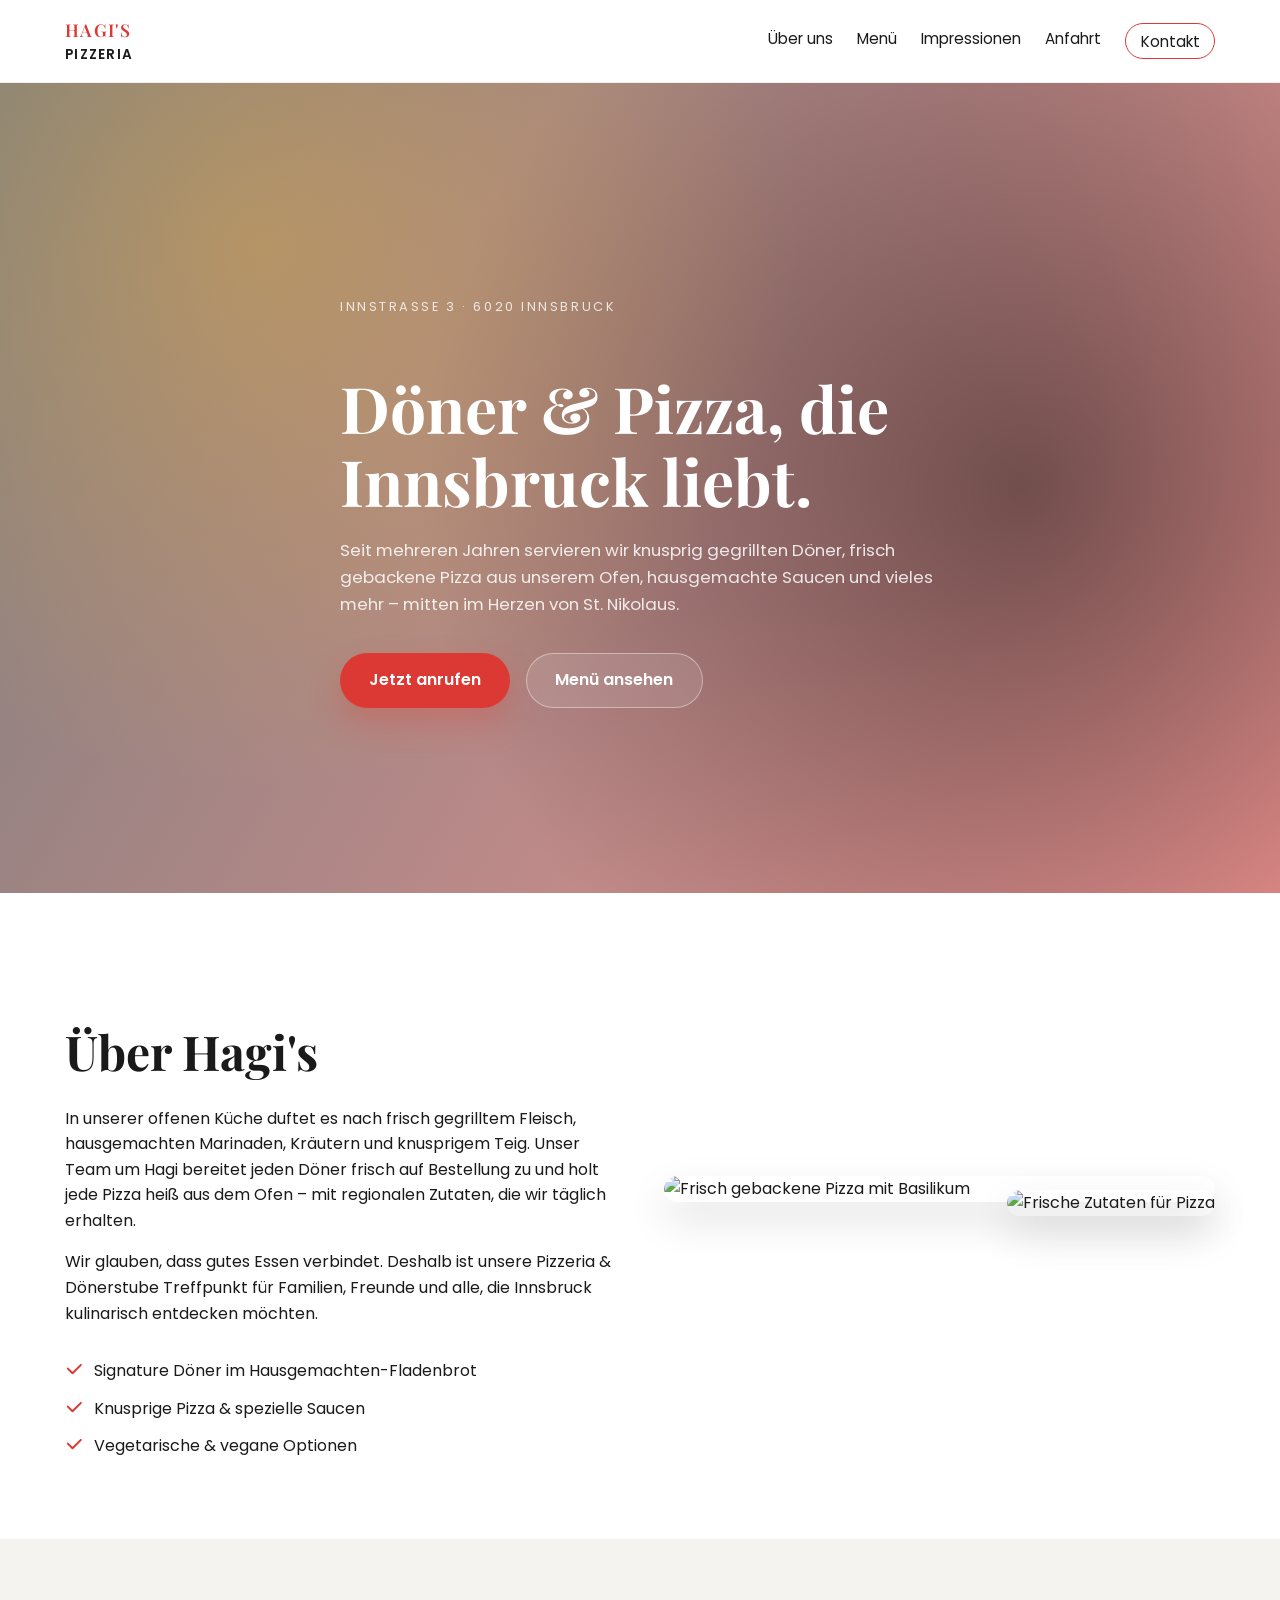
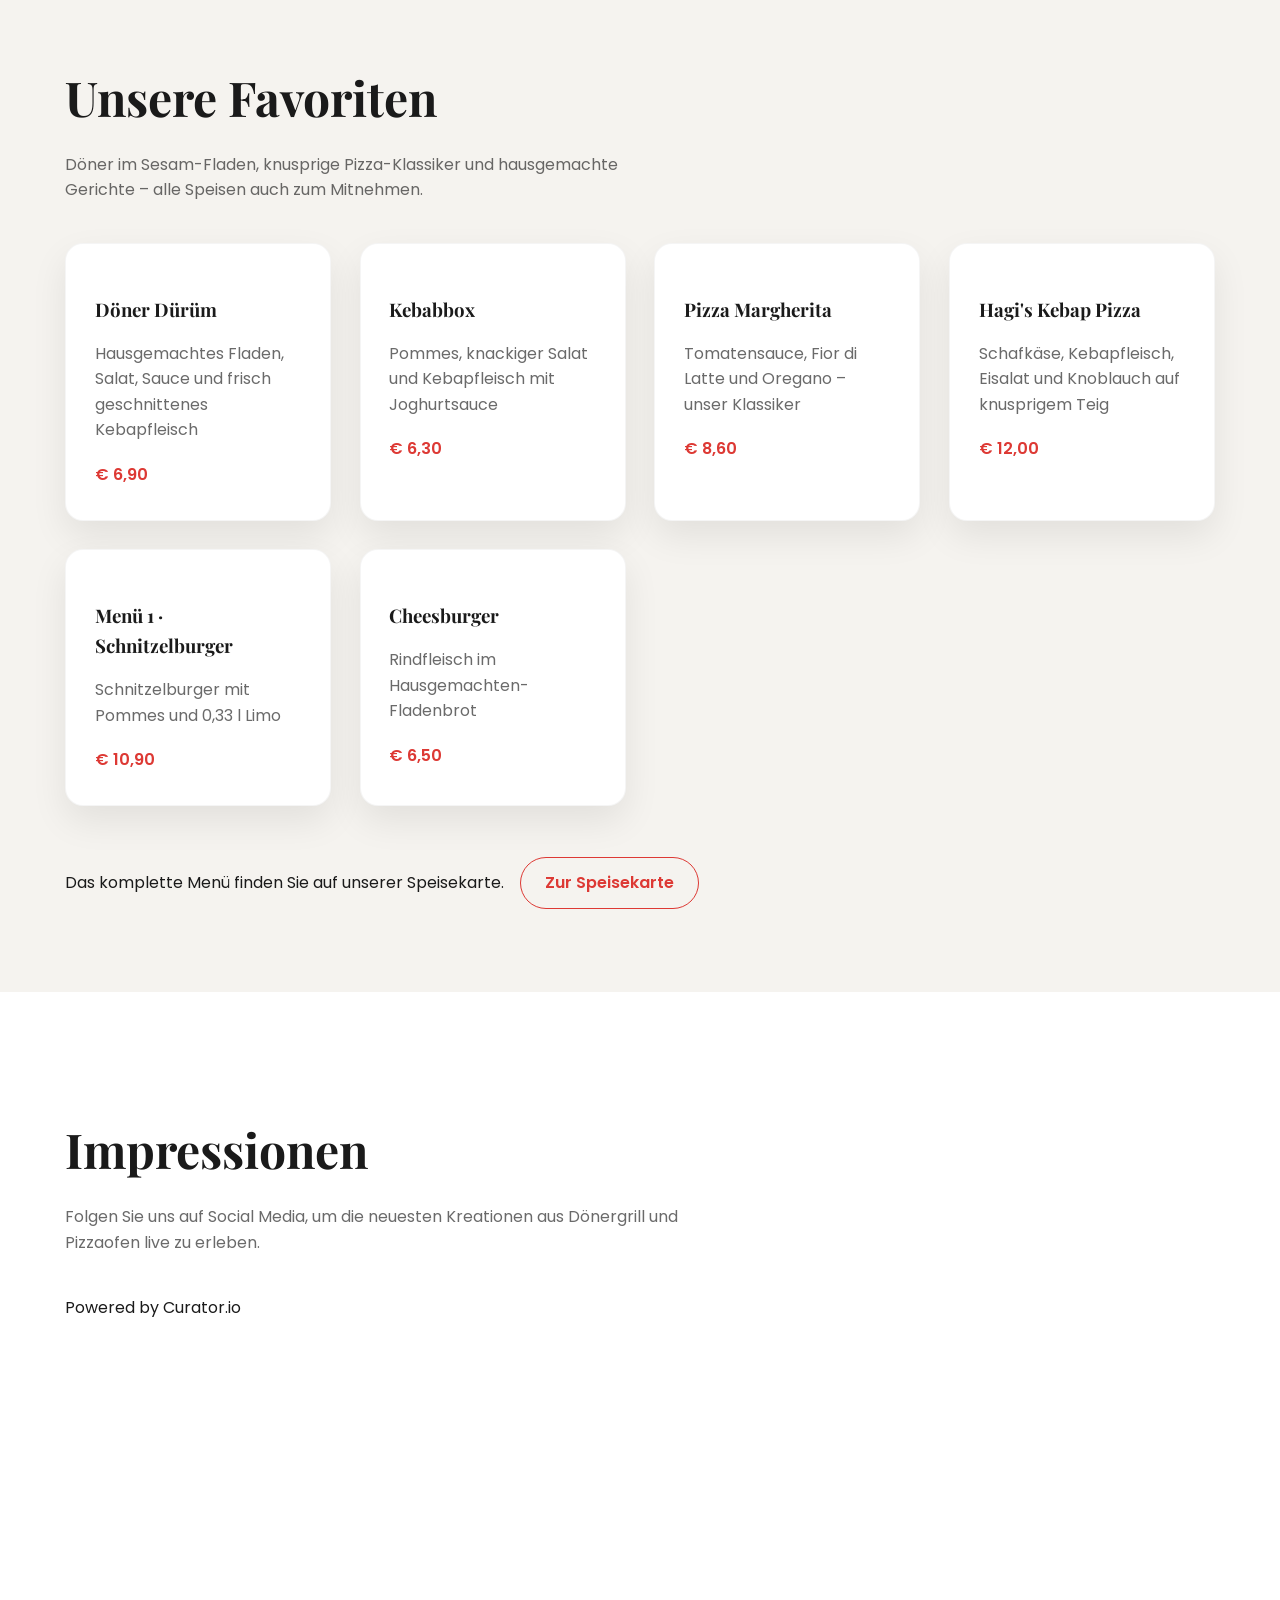
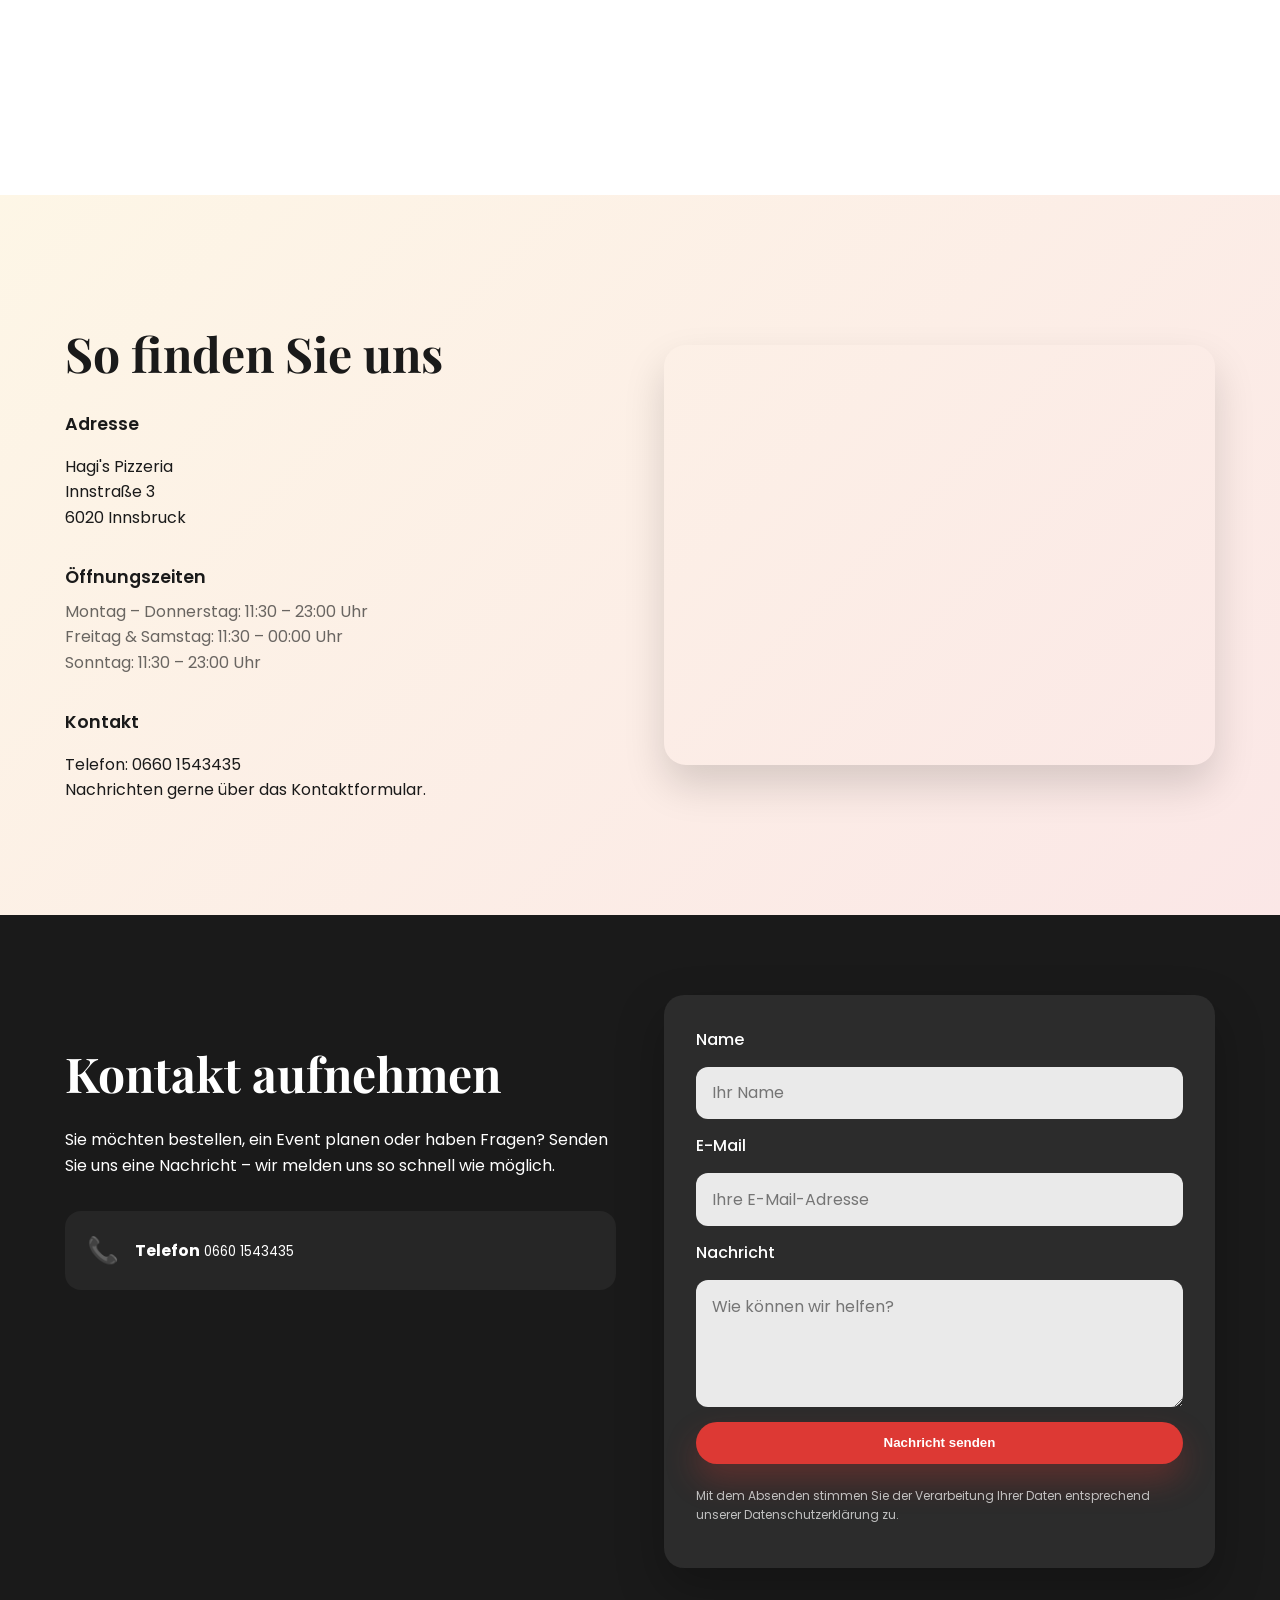
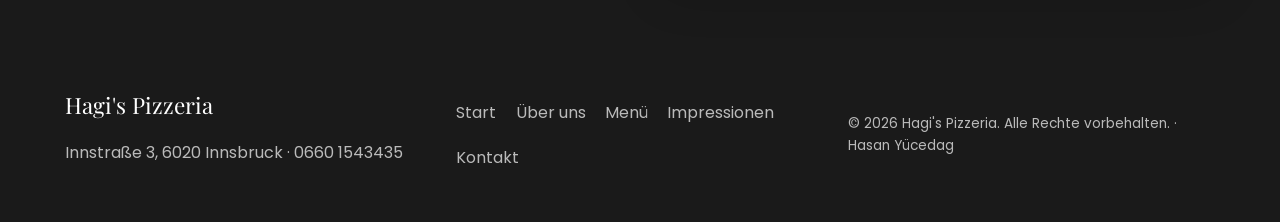
==== index.html @ 774c63ab "uhrzeiten angepasst" ====
<!DOCTYPE html>
<html lang="de">
<head>
    <meta charset="UTF-8">
    <meta name="viewport" content="width=device-width, initial-scale=1.0">
    <title>Hagi's Pizzeria | Innstraße 3, Innsbruck</title>
    <meta name="description" content="Entdecken Sie Hagi's Pizzeria in der Innstraße 3 in Innsbruck. Döner, frische Pizza, gemütliches Ambiente und Abholung.">
    <link rel="preconnect" href="https://fonts.googleapis.com">
    <link rel="preconnect" href="https://fonts.gstatic.com" crossorigin>
    <link href="https://fonts.googleapis.com/css2?family=Playfair+Display:wght@500;700&family=Poppins:wght@300;400;500;600&display=swap" rel="stylesheet">
    <link rel="stylesheet" href="styles.css">
    <script defer src="script.js"></script>
</head>
<body>
    <header class="site-header">
        <div class="container nav-wrapper">
            <a class="brand" href="#hero">
                <span class="brand-primary">Hagi's</span>
                <span class="brand-secondary">Pizzeria</span>
            </a>
            <button class="nav-toggle" aria-label="Navigation umschalten">
                <span></span><span></span><span></span>
            </button>
            <nav class="site-nav" aria-label="Hauptnavigation">
                <a href="#about">Über uns</a>
                <a href="menu.html">Menü</a>
                <a href="#gallery">Impressionen</a>
                <a href="#location">Anfahrt</a>
                <a href="#contact" class="nav-cta">Kontakt</a>
            </nav>
        </div>
    </header>

    <main>
        <section id="hero" class="hero">
            <div class="hero-overlay"></div>
            <div class="container hero-content" data-reveal>
                <p class="hero-eyebrow">Innstraße 3 · 6020 Innsbruck</p>
                <h1>Döner &amp; Pizza, die Innsbruck liebt.</h1>
                <p class="hero-subtitle">Seit mehreren Jahren servieren wir knusprig gegrillten Döner, frisch gebackene Pizza aus unserem Ofen, hausgemachte Saucen und vieles mehr – mitten im Herzen von St. Nikolaus.</p>
                <div class="hero-actions">
                    <a class="btn btn-primary" href="tel:+436601543435">Jetzt anrufen</a>
                    <a class="btn btn-secondary" href="menu.html">Menü ansehen</a>
                </div>
            </div>
        </section>

        <section id="about" class="section about">
            <div class="container section-grid" data-reveal>
                <div class="section-content">
                    <h2>Über Hagi's</h2>
                    <p>In unserer offenen Küche duftet es nach frisch gegrilltem Fleisch, hausgemachten Marinaden, Kräutern und knusprigem Teig. Unser Team um Hagi bereitet jeden Döner frisch auf Bestellung zu und holt jede Pizza heiß aus dem Ofen – mit regionalen Zutaten, die wir täglich erhalten.</p>
                    <p>Wir glauben, dass gutes Essen verbindet. Deshalb ist unsere Pizzeria &amp; Dönerstube Treffpunkt für Familien, Freunde und alle, die Innsbruck kulinarisch entdecken möchten.</p>
                    <ul class="highlight-list">
                        <li>Signature Döner im Hausgemachten-Fladenbrot</li>
                        <li>Knusprige Pizza &amp spezielle Saucen</li>
                        <li>Vegetarische &amp; vegane Optionen</li>
                    </ul>
                </div>
                <div class="section-media">
                    <div class="media-card">
                        <img src="https://images.unsplash.com/photo-1604382354936-07c5d9983bd3?auto=format&fit=crop&w=900&q=80" alt="Frisch gebackene Pizza mit Basilikum">
                    </div>
                    <div class="media-card media-card--offset">
                        <img src="https://images.unsplash.com/photo-1506354666786-959d6d497f1a?auto=format&fit=crop&w=900&q=80" alt="Frische Zutaten für Pizza">
                    </div>
                </div>
            </div>
        </section>

        <section id="menu-preview" class="section menu">
            <div class="container" data-reveal>
                <h2>Unsere Favoriten</h2>
                <p class="section-intro">Döner im Sesam-Fladen, knusprige Pizza-Klassiker und hausgemachte Gerichte – alle Speisen auch zum Mitnehmen.</p>
                <div class="card-grid">
                    <article class="menu-card">
                        <h3>Döner Dürüm</h3>
                        <p>Hausgemachtes Fladen, Salat, Sauce und frisch geschnittenes Kebapfleisch</p>
                        <span class="price">€ 6,90</span>
                    </article>
                    <article class="menu-card">
                        <h3>Kebabbox</h3>
                        <p>Pommes, knackiger Salat und Kebapfleisch mit Joghurtsauce</p>
                        <span class="price">€ 6,30</span>
                    </article>
                    <article class="menu-card">
                        <h3>Pizza Margherita</h3>
                        <p>Tomatensauce, Fior di Latte und Oregano – unser Klassiker</p>
                        <span class="price">€ 8,60</span>
                    </article>
                    <article class="menu-card">
                        <h3>Hagi's Kebap Pizza</h3>
                        <p>Schafkäse, Kebapfleisch, Eisalat und Knoblauch auf knusprigem Teig</p>
                        <span class="price">€ 12,00</span>
                    </article>
                    <article class="menu-card">
                        <h3>Menü 1 · Schnitzelburger</h3>
                        <p>Schnitzelburger mit Pommes und 0,33&nbsp;l Limo</p>
                        <span class="price">€ 10,90</span>
                    </article>
                    <article class="menu-card">
                        <h3>Cheesburger</h3>
                        <p>Rindfleisch im Hausgemachten-Fladenbrot</p>
                        <span class="price">€ 6,50</span>
                    </article>
                </div>
                <div class="menu-footer">
                    <p>Das komplette Menü finden Sie auf unserer Speisekarte.</p>
                    <a class="btn btn-outline" href="menu.html">Zur Speisekarte</a>
                </div>
            </div>
        </section>

        <section id="gallery" class="section gallery">
            <div class="container" data-reveal>
                <h2>Impressionen</h2>
                <p class="section-intro">Folgen Sie uns auf Social Media, um die neuesten Kreationen aus Dönergrill und Pizzaofen live zu erleben.</p>
                <div id="curator-feed-default-feed-layout">
                    <a href="https://curator.io" target="_blank" class="crt-logo crt-tag">Powered by Curator.io</a>
                </div>
            </div>
        </section>

        <section id="location" class="section location">
            <div class="container section-grid" data-reveal>
                <div class="section-content">
                    <h2>So finden Sie uns</h2>
                    <div class="info-block">
                        <h3>Adresse</h3>
                        <p>Hagi's Pizzeria<br>Innstraße 3<br>6020 Innsbruck</p>
                    </div>
                    <div class="info-block">
                        <h3>Öffnungszeiten</h3>
                        <ul>
                            <li>Montag – Donnerstag: 11:30 – 23:00 Uhr</li>
                            <li>Freitag &amp; Samstag: 11:30 – 00:00 Uhr</li>
                            <li>Sonntag: 11:30 – 23:00 Uhr</li>
                        </ul>
                    </div>
                    <div class="info-block">
                        <h3>Kontakt</h3>
                        <p>Telefon: <a href="tel:+436601543435">0660 1543435</a><br>
                        Nachrichten gerne über das Kontaktformular.</p>
                    </div>
                </div>
                <div class="map-wrapper">
                    <iframe title="Karte zur Hagi's Pizzeria Innsbruck" src="https://www.google.com/maps/embed?pb=!1m18!1m12!1m3!1d2669.7019692059797!2d11.393044877205017!3d47.27112376562247!2m3!1f0!2f0!3f0!3m2!1i1024!2i768!4f13.1!3m3!1m2!1s0x4774e27f8e943bb9%3A0x9cf20c8caa4b7d20!2sInnstra%C3%9Fe%203%2C%206020%20Innsbruck!5e0!3m2!1sde!2sat!4v1700000000000!5m2!1sde!2sat" loading="lazy" referrerpolicy="no-referrer-when-downgrade"></iframe>
                </div>
            </div>
        </section>

        <section id="contact" class="section contact">
            <div class="container contact-grid" data-reveal>
                <div class="section-content">
                    <h2>Kontakt aufnehmen</h2>
                    <p>Sie möchten bestellen, ein Event planen oder haben Fragen? Senden Sie uns eine Nachricht – wir melden uns so schnell wie möglich.</p>
                    <div class="contact-details">
                        <a href="tel:+436601543435" class="contact-tile">
                            <span class="contact-icon">📞</span>
                            <span>
                                <strong>Telefon</strong>
                                <small>0660 1543435</small>
                            </span>
                        </a>
                    </div>
                </div>
                <form class="contact-form" action="https://formsubmit.co/secondacc010100@gmail.com" method="POST">
                    <input type="hidden" name="_subject" value="Neue Anfrage über Hagi's Website">
                    <input type="hidden" name="_captcha" value="false">

                    <label for="name">Name</label>
                    <input id="name" name="name" type="text" placeholder="Ihr Name" required>

                    <label for="email">E-Mail</label>
                    <input id="email" name="_replyto" type="email" placeholder="Ihre E-Mail-Adresse" required>

                    <label for="message">Nachricht</label>
                    <textarea id="message" name="message" rows="4" placeholder="Wie können wir helfen?" required></textarea>

                    <button type="submit" class="btn btn-primary">Nachricht senden</button>
                    <p class="form-meta">Mit dem Absenden stimmen Sie der Verarbeitung Ihrer Daten entsprechend unserer Datenschutzerklärung zu.</p>
                </form>
            </div>
        </section>
    </main>

    <footer class="site-footer">
        <div class="container footer-grid">
            <div>
                <p class="brand-footer">Hagi's Pizzeria</p>
                <p>Innstraße 3, 6020 Innsbruck · <a href="tel:+436601543435">0660 1543435</a></p>
            </div>
            <div class="footer-links">
                <a href="#hero">Start</a>
                <a href="#about">Über uns</a>
                <a href="menu.html">Menü</a>
                <a href="#gallery">Impressionen</a>
                <a href="#contact">Kontakt</a>
            </div>
            <div class="footer-meta">
                <p>© <span id="current-year"></span> Hagi's Pizzeria. Alle Rechte vorbehalten. · <a href="https://hasanyucedagportfolio.vercel.app/" target="_blank" rel="noopener noreferrer">Hasan Yücedag</a></p>
            </div>
        </div>
    </footer>
    <script type="text/javascript">
    /* curator-feed-default-feed-layout */
    (function(){
    var i,e,d=document,s="script";i=d.createElement("script");i.async=1;i.charset="UTF-8";
    i.src="https://cdn.curator.io/published/296a8c59-51cf-45e0-9f65-c29cb2ef8a4d.js";
    e=d.getElementsByTagName(s)[0];e.parentNode.insertBefore(i, e);
    })();
    </script>
</body>
</html>
---- styles.css ----
:root {
    --color-primary: #dd3934;
    --color-secondary: #f2b632;
    --color-dark: #1a1a1a;
    --color-neutral: #f5f3ef;
    --color-light: #ffffff;
    --color-muted: rgba(26, 26, 26, 0.65);
    --font-heading: "Playfair Display", serif;
    --font-body: "Poppins", sans-serif;
    --max-width: 1150px;
    scroll-behavior: smooth;
}

*,
*::before,
*::after {
    box-sizing: border-box;
}

body {
    margin: 0;
    font-family: var(--font-body);
    color: var(--color-dark);
    background-color: var(--color-light);
    line-height: 1.6;
}

img {
    max-width: 100%;
    display: block;
    height: auto;
    border-radius: 14px;
}

a {
    color: inherit;
    text-decoration: none;
}

.container {
    width: min(92%, var(--max-width));
    margin: 0 auto;
}

.site-header {
    position: sticky;
    top: 0;
    z-index: 1000;
    background: rgba(255, 255, 255, 0.9);
    backdrop-filter: blur(12px);
    border-bottom: 1px solid rgba(0, 0, 0, 0.06);
}

.nav-wrapper {
    display: flex;
    align-items: center;
    justify-content: space-between;
    padding: 1rem 0;
}

.brand {
    display: flex;
    flex-direction: column;
    letter-spacing: 0.08em;
    font-weight: 600;
    text-transform: uppercase;
}

.brand-primary {
    font-size: 1.1rem;
    color: var(--color-primary);
    font-family: var(--font-heading);
}

.brand-secondary {
    font-size: 0.85rem;
    color: var(--color-dark);
}

.site-nav {
    display: flex;
    align-items: center;
    gap: 1.5rem;
    font-size: 0.95rem;
}

.site-nav a {
    position: relative;
    padding-bottom: 0.2rem;
}

.site-nav a::after {
    content: "";
    position: absolute;
    bottom: 0;
    left: 0;
    width: 100%;
    height: 2px;
    background: var(--color-primary);
    transform: scaleX(0);
    transform-origin: left;
    transition: transform 0.3s ease;
}

.site-nav a:hover::after,
.site-nav a:focus-visible::after {
    transform: scaleX(1);
}

.nav-cta {
    padding: 0.4rem 0.9rem;
    border: 1px solid var(--color-primary);
    border-radius: 999px;
    transition: background 0.3s ease, color 0.3s ease;
}

.nav-cta:hover,
.nav-cta:focus-visible {
    background: var(--color-primary);
    color: var(--color-light);
}

.nav-toggle {
    display: none;
    flex-direction: column;
    gap: 0.35rem;
    background: none;
    border: none;
    padding: 0.2rem;
    cursor: pointer;
}

.nav-toggle span {
    width: 1.5rem;
    height: 2px;
    background: var(--color-dark);
    transition: transform 0.3s ease, opacity 0.3s ease;
}

.nav-toggle.is-active span:nth-child(1) {
    transform: translateY(6px) rotate(45deg);
}

.nav-toggle.is-active span:nth-child(2) {
    opacity: 0;
}

.nav-toggle.is-active span:nth-child(3) {
    transform: translateY(-6px) rotate(-45deg);
}

.hero {
    position: relative;
    min-height: 90vh;
    display: flex;
    align-items: center;
    color: var(--color-light);
    background: linear-gradient(120deg, rgba(0, 0, 0, 0.5), rgba(221, 57, 52, 0.55)), url("https://images.unsplash.com/photo-1513104890138-7c749659a591?auto=format&fit=crop&w=1600&q=80") center/cover no-repeat;
}

.hero-overlay {
    position: absolute;
    inset: 0;
    background: radial-gradient(circle at 20% 20%, rgba(242, 182, 50, 0.35), transparent 45%), radial-gradient(circle at 80% 50%, rgba(0, 0, 0, 0.45), transparent 55%);
    z-index: 0;
}

.hero-content {
    position: relative;
    z-index: 1;
    max-width: 600px;
    padding: 7rem 0 6rem;
}

.hero-eyebrow {
    letter-spacing: 0.2em;
    text-transform: uppercase;
    font-size: 0.8rem;
    margin-bottom: 1.5rem;
    color: rgba(255, 255, 255, 0.8);
}

.hero h1 {
    font-family: var(--font-heading);
    font-size: clamp(2.8rem, 5vw, 4rem);
    line-height: 1.15;
    margin-bottom: 1.2rem;
}

.hero-subtitle {
    font-size: 1.05rem;
    margin-bottom: 2.2rem;
    color: rgba(255, 255, 255, 0.85);
}

.hero-actions {
    display: flex;
    flex-wrap: wrap;
    gap: 1rem;
}

.hero--menu {
    min-height: 70vh;
    background: linear-gradient(120deg, rgba(0, 0, 0, 0.55), rgba(221, 57, 52, 0.5)), url("https://images.unsplash.com/photo-1470337458703-46ad1756a187?auto=format&fit=crop&w=1600&q=80") center/cover no-repeat;
}

.btn {
    display: inline-flex;
    align-items: center;
    justify-content: center;
    font-weight: 600;
    border-radius: 999px;
    padding: 0.85rem 1.8rem;
    transition: transform 0.25s ease, box-shadow 0.25s ease, background 0.25s ease;
    cursor: pointer;
}

.btn-primary {
    background: var(--color-primary);
    color: var(--color-light);
    box-shadow: 0 16px 32px rgba(221, 57, 52, 0.28);
}

.btn-primary:hover,
.btn-primary:focus-visible {
    transform: translateY(-2px);
    box-shadow: 0 18px 36px rgba(221, 57, 52, 0.35);
}

.btn-secondary {
    background: rgba(255, 255, 255, 0.1);
    color: var(--color-light);
    border: 1px solid rgba(255, 255, 255, 0.4);
}

.btn-secondary:hover,
.btn-secondary:focus-visible {
    background: rgba(255, 255, 255, 0.2);
}

.btn-outline {
    border: 1px solid var(--color-primary);
    color: var(--color-primary);
    padding: 0.75rem 1.5rem;
}

.btn-outline:hover,
.btn-outline:focus-visible {
    background: var(--color-primary);
    color: var(--color-light);
}

.section {
    padding: 5rem 0;
}

[data-reveal] {
    opacity: 0;
    transform: translateY(45px);
    transition: opacity 0.8s ease, transform 0.8s cubic-bezier(0.22, 0.61, 0.36, 1);
}

[data-reveal].is-visible {
    opacity: 1;
    transform: translateY(0);
}

.section h2 {
    font-family: var(--font-heading);
    font-size: clamp(2.2rem, 4vw, 3rem);
    margin-bottom: 1rem;
}

.section-intro {
    max-width: 620px;
    margin-bottom: 2.5rem;
    color: var(--color-muted);
}

.container.narrow {
    max-width: 720px;
    text-align: center;
}

.menu-page .site-nav a[data-page="menu"] {
    color: var(--color-primary);
}

.menu-page .site-nav a[data-page="menu"]::after {
    transform: scaleX(1);
}

.menu-controls {
    background: var(--color-light);
    border-bottom: 1px solid rgba(0, 0, 0, 0.05);
    padding: 2.5rem 0 0.5rem;
}

.menu-controls .container {
    display: flex;
    flex-direction: column;
    gap: 1.4rem;
}

.menu-search {
    position: relative;
    display: flex;
    align-items: center;
    background: var(--color-light);
    border: 1px solid rgba(0, 0, 0, 0.08);
    border-radius: 18px;
    padding: 0.75rem 1rem 0.75rem 3.25rem;
    box-shadow: 0 12px 32px rgba(0, 0, 0, 0.05);
}

.menu-search-icon {
    position: absolute;
    left: 1.2rem;
    font-size: 1.1rem;
    opacity: 0.7;
}

.menu-search input {
    width: 100%;
    border: none;
    background: transparent;
    font-size: 1rem;
    font-family: inherit;
    outline: none;
    color: var(--color-dark);
}

.menu-search input::placeholder {
    color: rgba(0, 0, 0, 0.45);
}

.menu-chips {
    display: flex;
    gap: 0.8rem;
    flex-wrap: wrap;
}

.menu-chip {
    border: 1px solid rgba(0, 0, 0, 0.08);
    background: var(--color-light);
    border-radius: 999px;
    padding: 0.55rem 1.4rem;
    font-weight: 500;
    font-family: inherit;
    cursor: pointer;
    display: inline-flex;
    align-items: center;
    gap: 0.45rem;
    transition: background 0.25s ease, box-shadow 0.25s ease, transform 0.2s ease, color 0.25s ease;
}

.menu-chip:hover,
.menu-chip:focus-visible {
    transform: translateY(-1px);
    box-shadow: 0 10px 26px rgba(0, 0, 0, 0.08);
}

.menu-chip.is-active {
    background: linear-gradient(135deg, #ff8555, #dd3934);
    color: var(--color-light);
    box-shadow: 0 14px 34px rgba(221, 57, 52, 0.28);
    border-color: transparent;
}

.menu-chip.is-active:hover,
.menu-chip.is-active:focus-visible {
    box-shadow: 0 16px 38px rgba(221, 57, 52, 0.34);
}

.menu-grid {
    display: grid;
    gap: 2rem;
    grid-template-columns: repeat(auto-fit, minmax(280px, 1fr));
}

.menu-category {
    background: var(--color-light);
    border-radius: 22px;
    padding: 2.2rem 2rem;
    box-shadow: 0 18px 48px rgba(0, 0, 0, 0.08);
    border: 1px solid rgba(0, 0, 0, 0.05);
}

.menu-category h2 {
    margin-bottom: 1rem;
}

.menu-category-note {
    color: var(--color-muted);
    font-size: 0.9rem;
    margin: 0 0 1.5rem;
}

.menu-list {
    list-style: none;
    margin: 0;
    padding: 0;
    display: grid;
    gap: 1rem;
}

.menu-item {
    display: flex;
    align-items: flex-start;
    justify-content: space-between;
    gap: 1.2rem;
    border-bottom: 1px solid rgba(0, 0, 0, 0.06);
    padding-bottom: 1rem;
}

.menu-item:last-child {
    border-bottom: none;
    padding-bottom: 0;
}

.menu-item-name {
    font-weight: 600;
}

.menu-item-desc {
    margin: 0.35rem 0 0;
    color: var(--color-muted);
    font-size: 0.9rem;
}

.menu-item-price {
    font-weight: 600;
    white-space: nowrap;
    color: var(--color-primary);
}

.menu-subcategory {
    margin-top: 1.8rem;
}

.menu-subcategory h3 {
    font-size: 1.05rem;
    margin: 0 0 0.9rem;
    color: var(--color-dark);
}

.menu-subcategory .menu-list {
    gap: 0.8rem;
}

.menu-subcategory .menu-item {
    padding-bottom: 0.6rem;
}

.menu-empty {
    margin-top: 3rem;
    text-align: center;
    color: var(--color-muted);
    font-size: 0.95rem;
    display: none;
}

.menu-cta {
    background: linear-gradient(135deg, rgba(221, 57, 52, 0.08), rgba(26, 26, 26, 0.82));
    color: var(--color-light);
    padding: 4.5rem 0;
}

.menu-cta-inner {
    max-width: 680px;
    margin: 0 auto;
    text-align: center;
}

.menu-cta-inner h2 {
    color: var(--color-light);
    margin-bottom: 1rem;
}

.menu-cta-inner p {
    color: rgba(255, 255, 255, 0.85);
    margin-bottom: 2rem;
}

.section-grid {
    display: grid;
    gap: 3rem;
    grid-template-columns: repeat(auto-fit, minmax(300px, 1fr));
    align-items: center;
}

.section-media {
    position: relative;
    display: grid;
    gap: 1.8rem;
}

.media-card {
    overflow: hidden;
    border-radius: 18px;
    box-shadow: 0 18px 42px rgba(0, 0, 0, 0.12);
}

.media-card img {
    transition: transform 0.6s ease;
}

.media-card:hover img {
    transform: scale(1.06);
}

.media-card--offset {
    max-width: 320px;
    justify-self: end;
    transform: translateY(-40px);
}

.highlight-list {
    list-style: none;
    padding: 0;
    margin: 2rem 0 0;
    display: grid;
    gap: 0.75rem;
}

.highlight-list li {
    padding-left: 1.8rem;
    background: url("data:image/svg+xml,%3Csvg viewBox='0 0 24 24' fill='%23dd3934' xmlns='http://www.w3.org/2000/svg'%3E%3Cpath d='M20.285 2.859a1.3 1.3 0 0 1 1.838 1.838l-11.2 11.2a1.3 1.3 0 0 1-1.838 0l-6.208-6.21a1.3 1.3 0 1 1 1.838-1.837l5.289 5.288z'/%3E%3C/svg%3E") no-repeat left center/18px;
}

.menu {
    background: var(--color-neutral);
}

.card-grid {
    display: grid;
    gap: 1.8rem;
    grid-template-columns: repeat(auto-fit, minmax(260px, 1fr));
}

.menu-card {
    background: var(--color-light);
    border-radius: 18px;
    padding: 2rem 1.8rem;
    box-shadow: 0 15px 36px rgba(0, 0, 0, 0.08);
    border: 1px solid rgba(0, 0, 0, 0.04);
    transition: transform 0.3s ease, box-shadow 0.3s ease;
}

.menu-card h3 {
    font-family: var(--font-heading);
    margin-bottom: 0.6rem;
}

.menu-card p {
    color: var(--color-muted);
    margin-bottom: 1.2rem;
}

.menu-card .price {
    font-weight: 600;
    color: var(--color-primary);
}

.menu-card:hover {
    transform: translateY(-6px);
    box-shadow: 0 22px 48px rgba(0, 0, 0, 0.1);
}

.menu-footer {
    margin-top: 3rem;
    display: flex;
    flex-wrap: wrap;
    gap: 1rem;
    align-items: center;
}

.gallery #curator-feed-default-feed-layout {
    min-height: 420px;
}

.location {
    background: linear-gradient(135deg, rgba(242, 182, 50, 0.12), rgba(221, 57, 52, 0.12));
}

.info-block {
    margin-bottom: 2rem;
}

.info-block h3 {
    font-size: 1.1rem;
    margin-bottom: 0.5rem;
    font-weight: 600;
}

.info-block ul {
    list-style: none;
    padding: 0;
    margin: 0;
    color: var(--color-muted);
}

.map-wrapper {
    min-height: 420px;
    border-radius: 22px;
    overflow: hidden;
    box-shadow: 0 20px 40px rgba(0, 0, 0, 0.15);
}

.map-wrapper iframe {
    border: 0;
    width: 100%;
    height: 100%;
}

.contact {
    background: var(--color-dark);
    color: var(--color-light);
}

.contact-grid {
    display: grid;
    gap: 3rem;
    grid-template-columns: repeat(auto-fit, minmax(320px, 1fr));
    align-items: start;
}

.contact-details {
    display: grid;
    gap: 1rem;
    margin-top: 2rem;
}

.contact-tile {
    display: flex;
    align-items: center;
    gap: 1rem;
    padding: 1.2rem 1.4rem;
    border-radius: 16px;
    background: rgba(255, 255, 255, 0.05);
    transition: transform 0.3s ease, background 0.3s ease;
}

.contact-tile:hover,
.contact-tile:focus-visible {
    transform: translateY(-3px);
    background: rgba(255, 255, 255, 0.1);
}

.contact-icon {
    font-size: 1.6rem;
}

.contact-form {
    display: grid;
    gap: 0.9rem;
    background: rgba(255, 255, 255, 0.08);
    padding: 2rem;
    border-radius: 20px;
    box-shadow: 0 20px 48px rgba(0, 0, 0, 0.25);
}

.contact-form label {
    font-weight: 500;
}

.contact-form input,
.contact-form textarea {
    width: 100%;
    padding: 0.85rem 1rem;
    border-radius: 12px;
    border: none;
    font-size: 1rem;
    font-family: inherit;
    background: rgba(255, 255, 255, 0.9);
}

.contact-form input:focus,
.contact-form textarea:focus {
    outline: 2px solid var(--color-secondary);
}

.contact-form button {
    border: none;
}

.form-meta {
    font-size: 0.75rem;
    color: rgba(255, 255, 255, 0.7);
    margin-top: 0.5rem;
}

.site-footer {
    background: var(--color-dark);
    color: rgba(255, 255, 255, 0.7);
    padding: 2.5rem 0;
}

.footer-grid {
    display: grid;
    gap: 1.5rem;
    grid-template-columns: repeat(auto-fit, minmax(220px, 1fr));
    align-items: center;
}

.brand-footer {
    font-family: var(--font-heading);
    font-size: 1.4rem;
    color: var(--color-light);
    margin: 0;
}

.footer-links {
    display: flex;
    gap: 1.2rem;
    flex-wrap: wrap;
}

.footer-meta {
    font-size: 0.85rem;
}

@media (max-width: 900px) {
    .site-nav {
        position: absolute;
        top: 100%;
        right: 0;
        background: rgba(255, 255, 255, 0.96);
        backdrop-filter: blur(10px);
        flex-direction: column;
        align-items: flex-start;
        padding: 1.5rem;
        border-radius: 16px;
        gap: 1rem;
        margin-top: 0.8rem;
        box-shadow: 0 18px 40px rgba(0, 0, 0, 0.08);
        transform: translateY(-20px);
        opacity: 0;
        pointer-events: none;
        transition: opacity 0.3s ease, transform 0.3s ease;
    }

    .site-nav.is-open {
        opacity: 1;
        transform: translateY(0);
        pointer-events: auto;
    }

    .nav-toggle {
        display: flex;
    }

    .media-card--offset {
        transform: translateY(0);
        justify-self: stretch;
    }
}

@media (max-width: 640px) {
    .menu-controls .container {
        gap: 1rem;
    }

    .menu-chips {
        gap: 0.6rem;
    }

    .menu-chip {
        width: calc(50% - 0.4rem);
        justify-content: center;
    }

    .menu-chip.is-active {
        transform: none;
    }

    .menu-search {
        padding: 0.65rem 0.8rem 0.65rem 3rem;
    }

    .menu-grid {
        grid-template-columns: 1fr;
    }

    .menu-item {
        flex-direction: column;
        align-items: flex-start;
    }

    .menu-item-price {
        margin-top: 0.3rem;
    }

    .hero {
        min-height: 80vh;
    }

    .hero-actions {
        flex-direction: column;
        align-items: flex-start;
    }

    .section {
        padding: 4rem 0;
    }

    .contact-form {
        padding: 1.5rem;
    }

    .footer-links {
        justify-content: flex-start;
    }
}
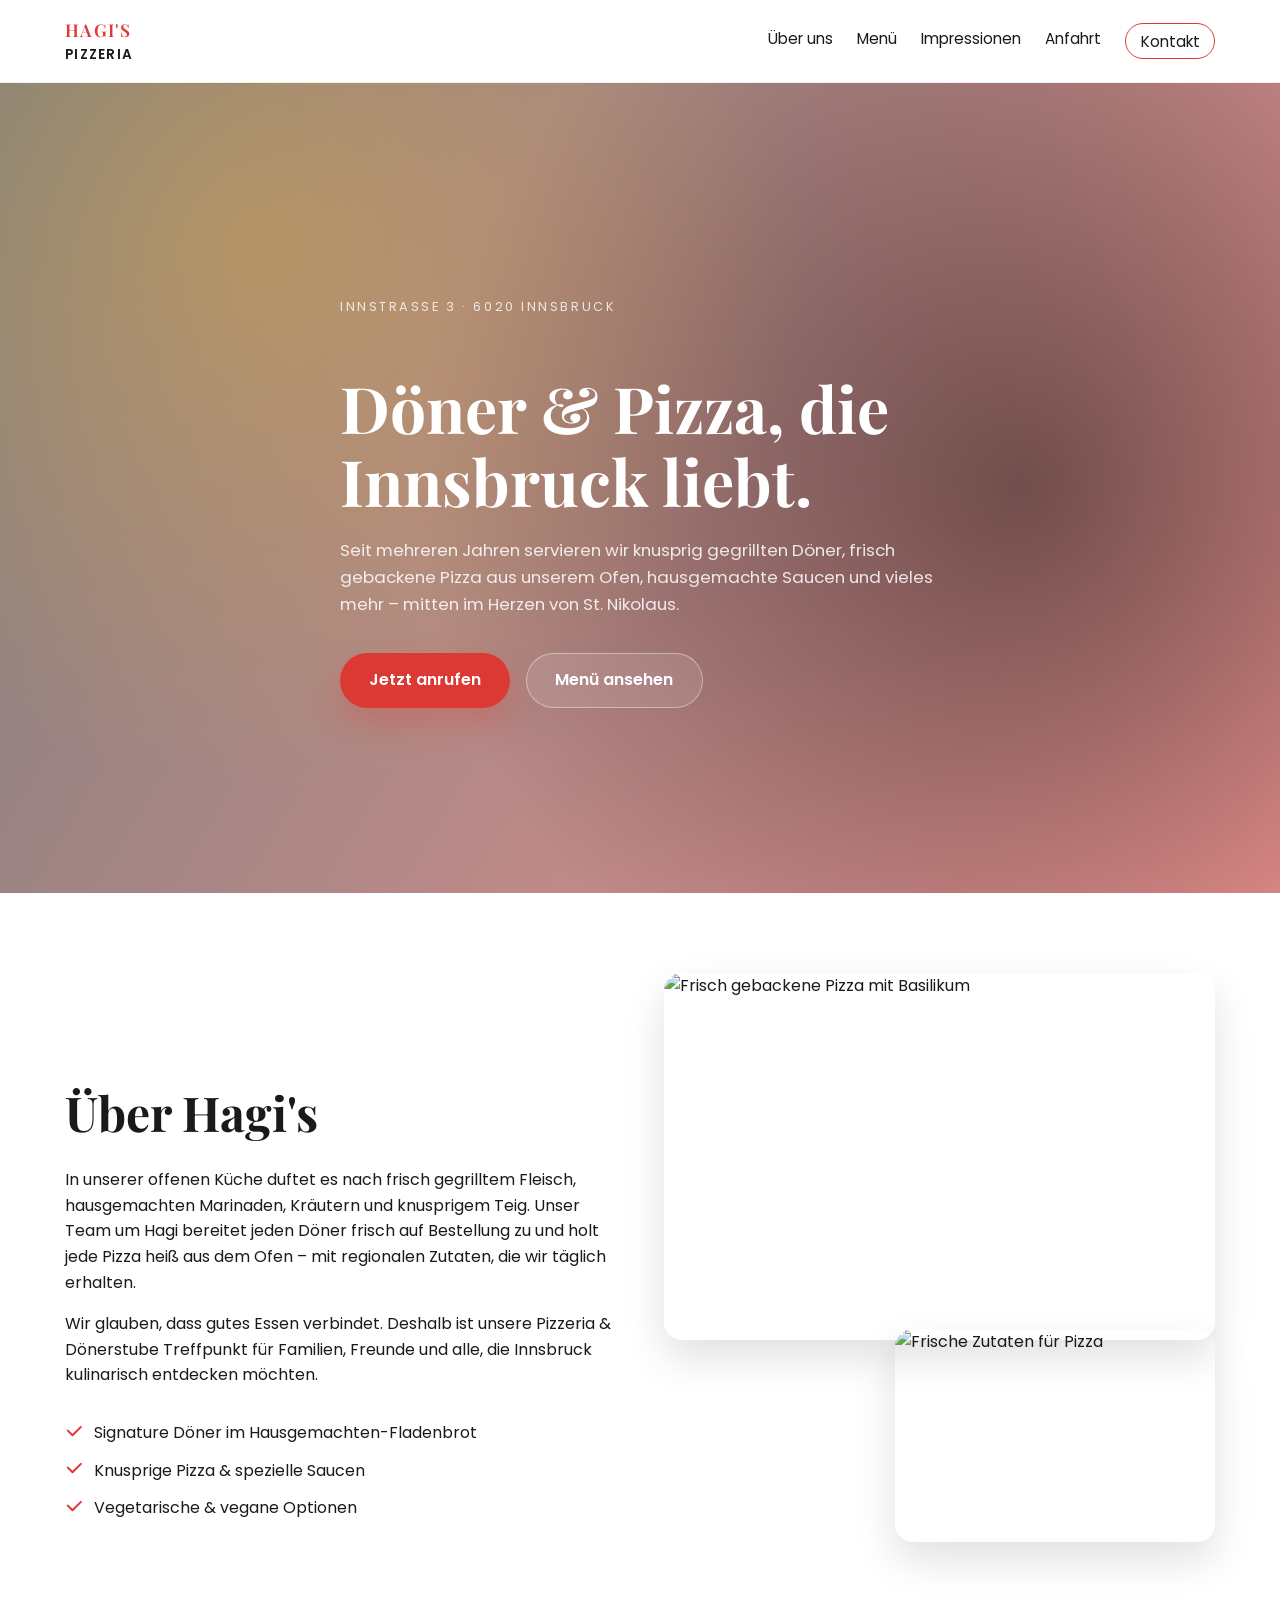
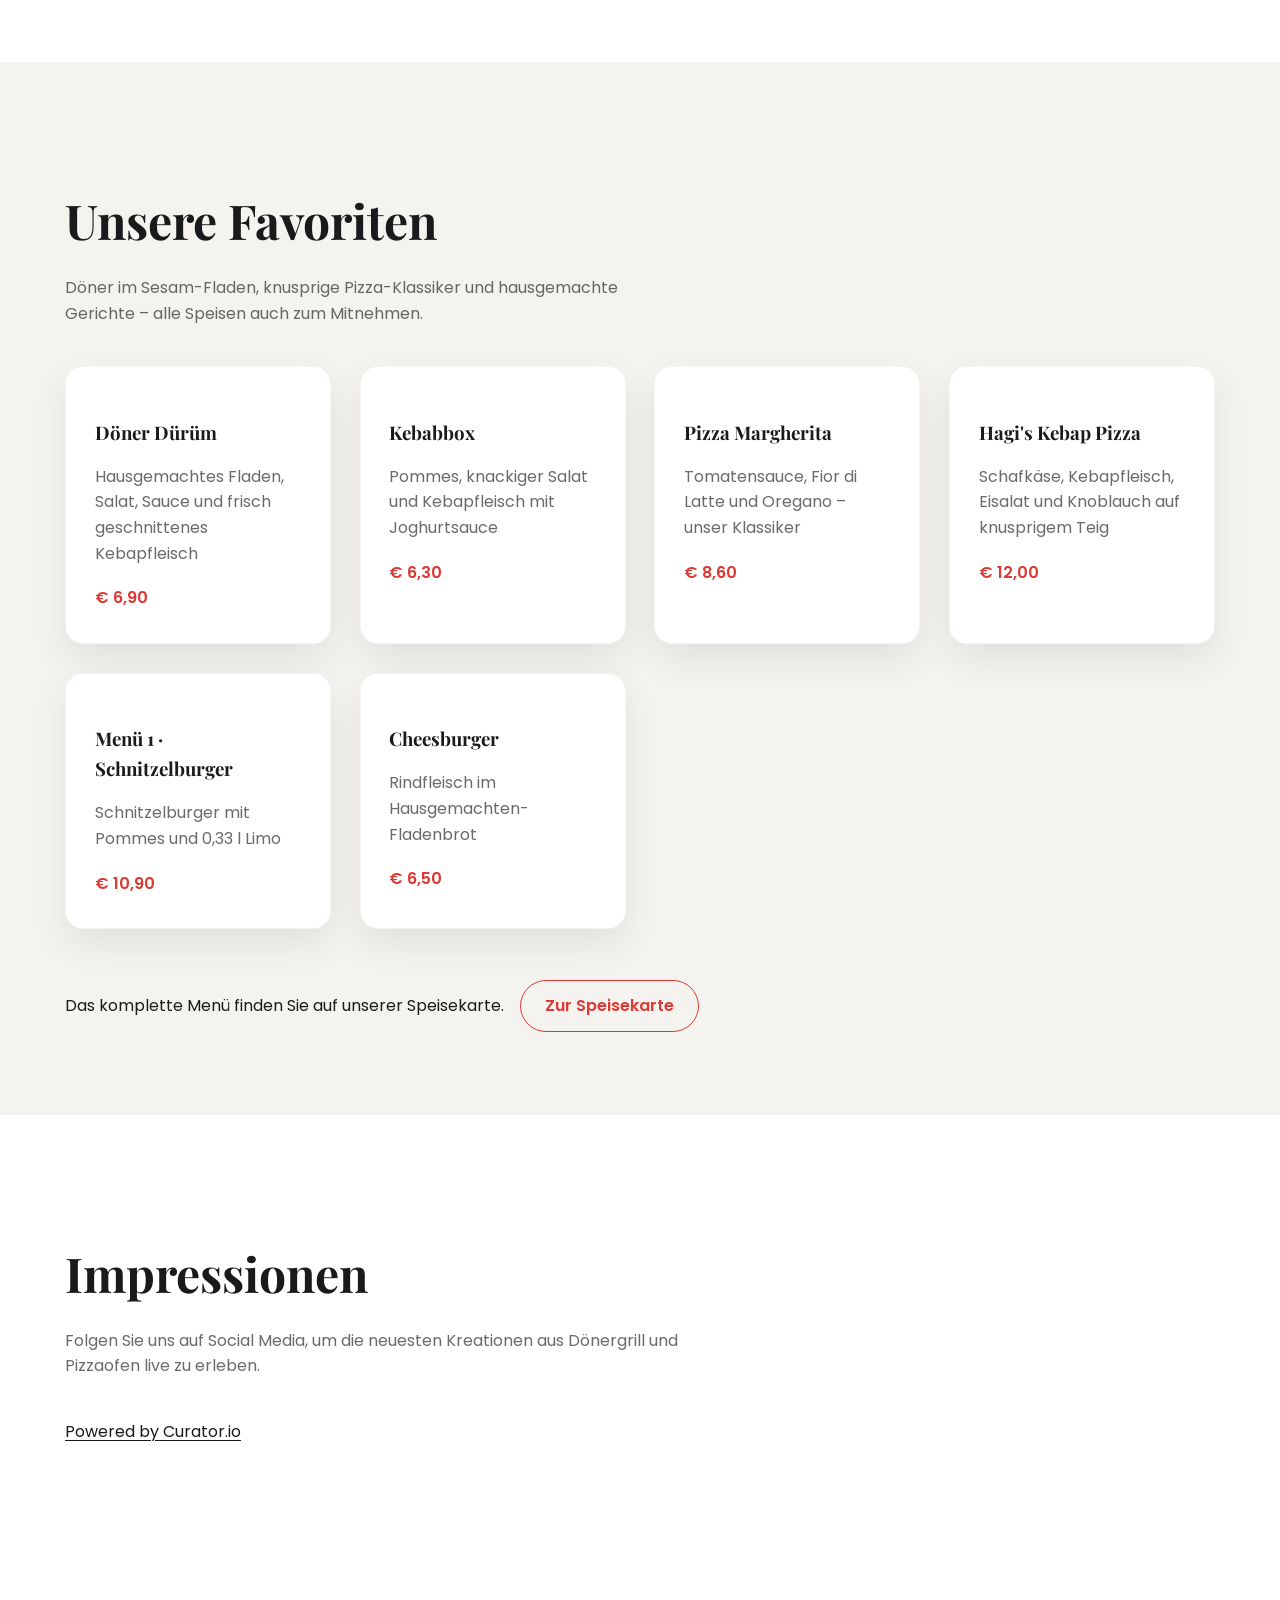
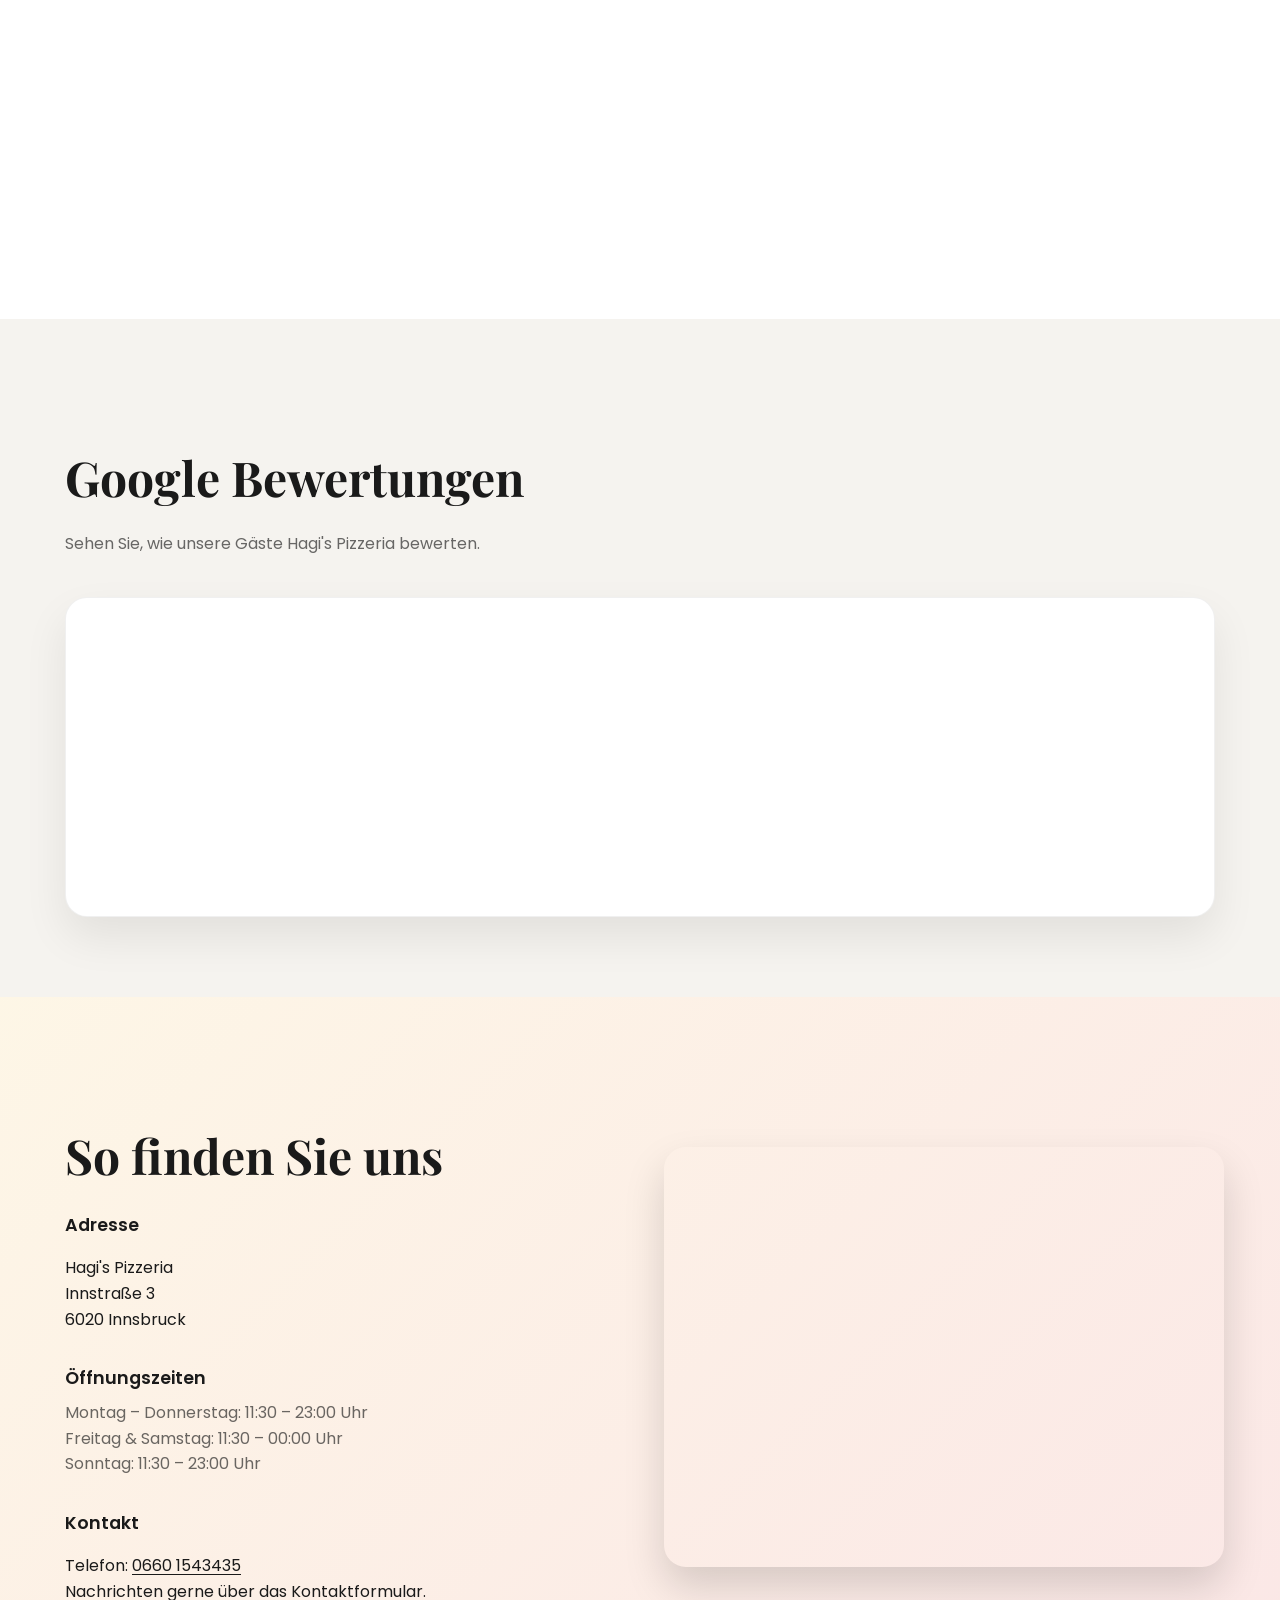
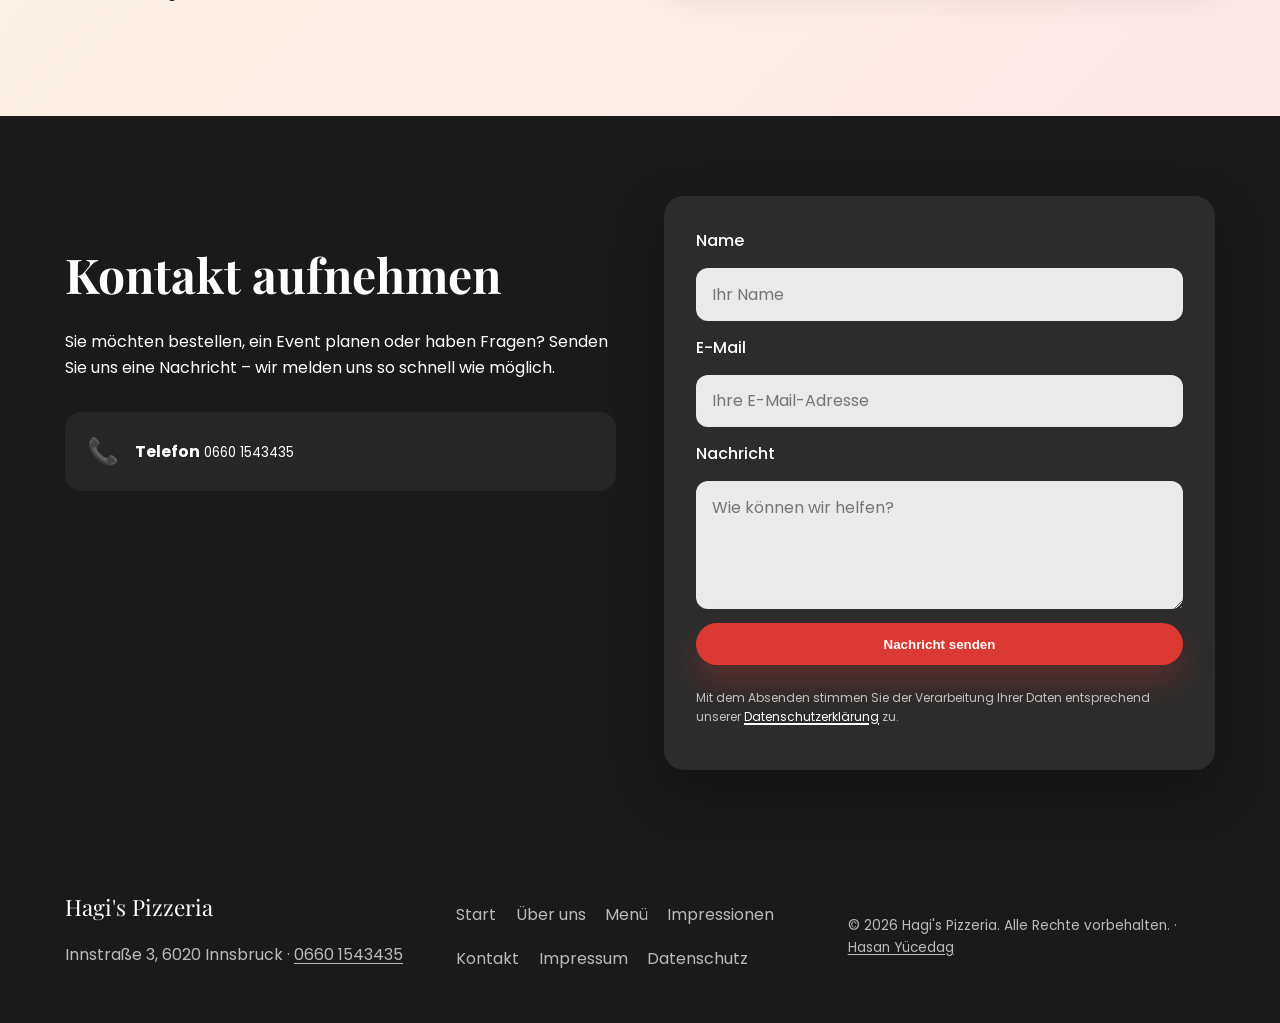
==== commit 9561a7f3: "some changes" ====
--- a/index.html
+++ b/index.html
@@ -5,6 +5,18 @@
     <meta name="viewport" content="width=device-width, initial-scale=1.0">
     <title>Hagi's Pizzeria | Innstraße 3, Innsbruck</title>
     <meta name="description" content="Entdecken Sie Hagi's Pizzeria in der Innstraße 3 in Innsbruck. Döner, frische Pizza, gemütliches Ambiente und Abholung.">
+    <!-- Google tag (gtag.js) -->
+    <script async src="https://www.googletagmanager.com/gtag/js?id=G-CBM5F1KNLP"></script>
+    <script>
+      window.dataLayer = window.dataLayer || [];
+      function gtag(){dataLayer.push(arguments);}
+      gtag('js', new Date());
+
+      gtag('config', 'G-CBM5F1KNLP');
+    </script>
+    <script>
+      document.documentElement.classList.add('js');
+    </script>
     <link rel="preconnect" href="https://fonts.googleapis.com">
     <link rel="preconnect" href="https://fonts.gstatic.com" crossorigin>
     <link href="https://fonts.googleapis.com/css2?family=Playfair+Display:wght@500;700&family=Poppins:wght@300;400;500;600&display=swap" rel="stylesheet">
@@ -18,10 +30,10 @@
                 <span class="brand-primary">Hagi's</span>
                 <span class="brand-secondary">Pizzeria</span>
             </a>
-            <button class="nav-toggle" aria-label="Navigation umschalten">
+            <button class="nav-toggle" aria-label="Navigation umschalten" aria-expanded="false" aria-controls="primary-navigation">
                 <span></span><span></span><span></span>
             </button>
-            <nav class="site-nav" aria-label="Hauptnavigation">
+            <nav id="primary-navigation" class="site-nav" aria-label="Hauptnavigation">
                 <a href="#about">Über uns</a>
                 <a href="menu.html">Menü</a>
                 <a href="#gallery">Impressionen</a>
@@ -53,16 +65,16 @@
                     <p>Wir glauben, dass gutes Essen verbindet. Deshalb ist unsere Pizzeria &amp; Dönerstube Treffpunkt für Familien, Freunde und alle, die Innsbruck kulinarisch entdecken möchten.</p>
                     <ul class="highlight-list">
                         <li>Signature Döner im Hausgemachten-Fladenbrot</li>
-                        <li>Knusprige Pizza &amp spezielle Saucen</li>
+                        <li>Knusprige Pizza &amp; spezielle Saucen</li>
                         <li>Vegetarische &amp; vegane Optionen</li>
                     </ul>
                 </div>
                 <div class="section-media">
                     <div class="media-card">
-                        <img src="https://images.unsplash.com/photo-1604382354936-07c5d9983bd3?auto=format&fit=crop&w=900&q=80" alt="Frisch gebackene Pizza mit Basilikum">
+                        <img src="https://images.unsplash.com/photo-1604382354936-07c5d9983bd3?auto=format&fit=crop&w=900&q=80" alt="Frisch gebackene Pizza mit Basilikum" width="900" height="600" loading="lazy" decoding="async">
                     </div>
                     <div class="media-card media-card--offset">
-                        <img src="https://images.unsplash.com/photo-1506354666786-959d6d497f1a?auto=format&fit=crop&w=900&q=80" alt="Frische Zutaten für Pizza">
+                        <img src="https://images.unsplash.com/photo-1506354666786-959d6d497f1a?auto=format&fit=crop&w=900&q=80" alt="Frische Zutaten für Pizza" width="900" height="600" loading="lazy" decoding="async">
                     </div>
                 </div>
             </div>
@@ -116,8 +128,17 @@
                 <h2>Impressionen</h2>
                 <p class="section-intro">Folgen Sie uns auf Social Media, um die neuesten Kreationen aus Dönergrill und Pizzaofen live zu erleben.</p>
                 <div id="curator-feed-default-feed-layout">
-                    <a href="https://curator.io" target="_blank" class="crt-logo crt-tag">Powered by Curator.io</a>
-                </div>
+                    <a href="https://curator.io" target="_blank" rel="noopener noreferrer" class="crt-logo crt-tag">Powered by Curator.io</a>
+                </div>
+            </div>
+        </section>
+
+        <section id="reviews" class="section reviews">
+            <div class="container" data-reveal>
+                <h2>Google Bewertungen</h2>
+                <p class="section-intro">Sehen Sie, wie unsere Gäste Hagi's Pizzeria bewerten.</p>
+                <!-- Elfsight Google Reviews | Untitled Google Reviews -->
+                <div class="reviews-widget elfsight-app-85a32a33-6166-4045-805f-50dd1893df71" data-elfsight-app-lazy></div>
             </div>
         </section>
 
@@ -144,7 +165,7 @@
                     </div>
                 </div>
                 <div class="map-wrapper">
-                    <iframe title="Karte zur Hagi's Pizzeria Innsbruck" src="https://www.google.com/maps/embed?pb=!1m18!1m12!1m3!1d2669.7019692059797!2d11.393044877205017!3d47.27112376562247!2m3!1f0!2f0!3f0!3m2!1i1024!2i768!4f13.1!3m3!1m2!1s0x4774e27f8e943bb9%3A0x9cf20c8caa4b7d20!2sInnstra%C3%9Fe%203%2C%206020%20Innsbruck!5e0!3m2!1sde!2sat!4v1700000000000!5m2!1sde!2sat" loading="lazy" referrerpolicy="no-referrer-when-downgrade"></iframe>
+                    <iframe title="Karte zur Hagi's Pizzeria Innsbruck" src="https://www.google.com/maps/embed?pb=!1m18!1m12!1m3!1d2669.7019692059797!2d11.393044877205017!3d47.27112376562247!2m3!1f0!2f0!3f0!3m2!1i1024!2i768!4f13.1!3m3!1m2!1s0x4774e27f8e943bb9%3A0x9cf20c8caa4b7d20!2sInnstra%C3%9Fe%203%2C%206020%20Innsbruck!5e0!3m2!1sde!2sat!4v1700000000000!5m2!1sde!2sat" width="640" height="480" loading="lazy" referrerpolicy="no-referrer-when-downgrade"></iframe>
                 </div>
             </div>
         </section>
@@ -178,7 +199,7 @@
                     <textarea id="message" name="message" rows="4" placeholder="Wie können wir helfen?" required></textarea>
 
                     <button type="submit" class="btn btn-primary">Nachricht senden</button>
-                    <p class="form-meta">Mit dem Absenden stimmen Sie der Verarbeitung Ihrer Daten entsprechend unserer Datenschutzerklärung zu.</p>
+                    <p class="form-meta">Mit dem Absenden stimmen Sie der Verarbeitung Ihrer Daten entsprechend unserer <a href="datenschutz.html">Datenschutzerklärung</a> zu.</p>
                 </form>
             </div>
         </section>
@@ -196,6 +217,8 @@
                 <a href="menu.html">Menü</a>
                 <a href="#gallery">Impressionen</a>
                 <a href="#contact">Kontakt</a>
+                <a href="impressum.html">Impressum</a>
+                <a href="datenschutz.html">Datenschutz</a>
             </div>
             <div class="footer-meta">
                 <p>© <span id="current-year"></span> Hagi's Pizzeria. Alle Rechte vorbehalten. · <a href="https://hasanyucedagportfolio.vercel.app/" target="_blank" rel="noopener noreferrer">Hasan Yücedag</a></p>
@@ -210,5 +233,6 @@
     e=d.getElementsByTagName(s)[0];e.parentNode.insertBefore(i, e);
     })();
     </script>
+    <script src="https://elfsightcdn.com/platform.js" async></script>
 </body>
 </html>
--- a/styles.css
+++ b/styles.css
@@ -34,6 +34,27 @@
 
 a {
     color: inherit;
+    text-decoration: underline;
+    text-underline-offset: 0.18em;
+    text-decoration-thickness: 1.2px;
+}
+
+a:hover,
+a:focus-visible {
+    text-decoration-thickness: 2px;
+}
+
+:focus-visible {
+    outline: 2px solid var(--color-secondary);
+    outline-offset: 2px;
+}
+
+.brand,
+.site-nav a,
+.btn,
+.menu-chip,
+.contact-tile,
+.footer-links a {
     text-decoration: none;
 }
 
@@ -255,12 +276,17 @@
 }
 
 [data-reveal] {
+    opacity: 1;
+    transform: none;
+}
+
+.js [data-reveal] {
     opacity: 0;
     transform: translateY(45px);
     transition: opacity 0.8s ease, transform 0.8s cubic-bezier(0.22, 0.61, 0.36, 1);
 }
 
-[data-reveal].is-visible {
+.js [data-reveal].is-visible {
     opacity: 1;
     transform: translateY(0);
 }
@@ -579,6 +605,19 @@
     min-height: 420px;
 }
 
+.reviews {
+    background: var(--color-neutral);
+}
+
+.reviews-widget {
+    min-height: 320px;
+    padding: 1rem;
+    border-radius: 22px;
+    border: 1px solid rgba(0, 0, 0, 0.06);
+    background: var(--color-light);
+    box-shadow: 0 20px 44px rgba(0, 0, 0, 0.08);
+}
+
 .location {
     background: linear-gradient(135deg, rgba(242, 182, 50, 0.12), rgba(221, 57, 52, 0.12));
 }
@@ -601,6 +640,7 @@
 }
 
 .map-wrapper {
+    aspect-ratio: 4 / 3;
     min-height: 420px;
     border-radius: 22px;
     overflow: hidden;
@@ -608,9 +648,11 @@
 }
 
 .map-wrapper iframe {
+    display: block;
     border: 0;
     width: 100%;
     height: 100%;
+    min-height: 420px;
 }
 
 .contact {
@@ -662,6 +704,11 @@
 
 .contact-form label {
     font-weight: 500;
+}
+
+.form-meta a {
+    color: #fff;
+    text-decoration-thickness: 1.5px;
 }
 
 .contact-form input,
@@ -718,6 +765,53 @@
 
 .footer-meta {
     font-size: 0.85rem;
+}
+
+.legal-page .site-header {
+    position: static;
+}
+
+.legal-page .section {
+    padding-top: 3.5rem;
+}
+
+.legal-content {
+    max-width: 860px;
+    margin: 0 auto;
+    padding: 2rem;
+    border-radius: 20px;
+    background: var(--color-light);
+    border: 1px solid rgba(0, 0, 0, 0.06);
+    box-shadow: 0 14px 34px rgba(0, 0, 0, 0.07);
+}
+
+.legal-content h1 {
+    margin-top: 0;
+    margin-bottom: 0.4rem;
+    font-family: var(--font-heading);
+    font-size: clamp(2rem, 4vw, 2.8rem);
+}
+
+.legal-content h2 {
+    margin-top: 2rem;
+    margin-bottom: 0.7rem;
+    font-family: var(--font-heading);
+}
+
+.legal-content p,
+.legal-content li {
+    color: var(--color-muted);
+}
+
+.legal-content ul {
+    margin: 0.8rem 0 0;
+    padding-left: 1.2rem;
+}
+
+.legal-updated {
+    color: var(--color-muted);
+    font-size: 0.95rem;
+    margin: 0 0 1.6rem;
 }
 
 @media (max-width: 900px) {
@@ -811,4 +905,38 @@
     .footer-links {
         justify-content: flex-start;
     }
-}
+
+    .map-wrapper,
+    .map-wrapper iframe {
+        min-height: 320px;
+    }
+
+    .reviews-widget {
+        min-height: 260px;
+        padding: 0.75rem;
+    }
+
+    .legal-content {
+        padding: 1.25rem;
+    }
+}
+
+@media (prefers-reduced-motion: reduce) {
+    :root {
+        scroll-behavior: auto;
+    }
+
+    *,
+    *::before,
+    *::after {
+        animation-duration: 0.01ms !important;
+        animation-iteration-count: 1 !important;
+        transition-duration: 0.01ms !important;
+        scroll-behavior: auto !important;
+    }
+
+    .js [data-reveal] {
+        opacity: 1;
+        transform: none;
+    }
+}
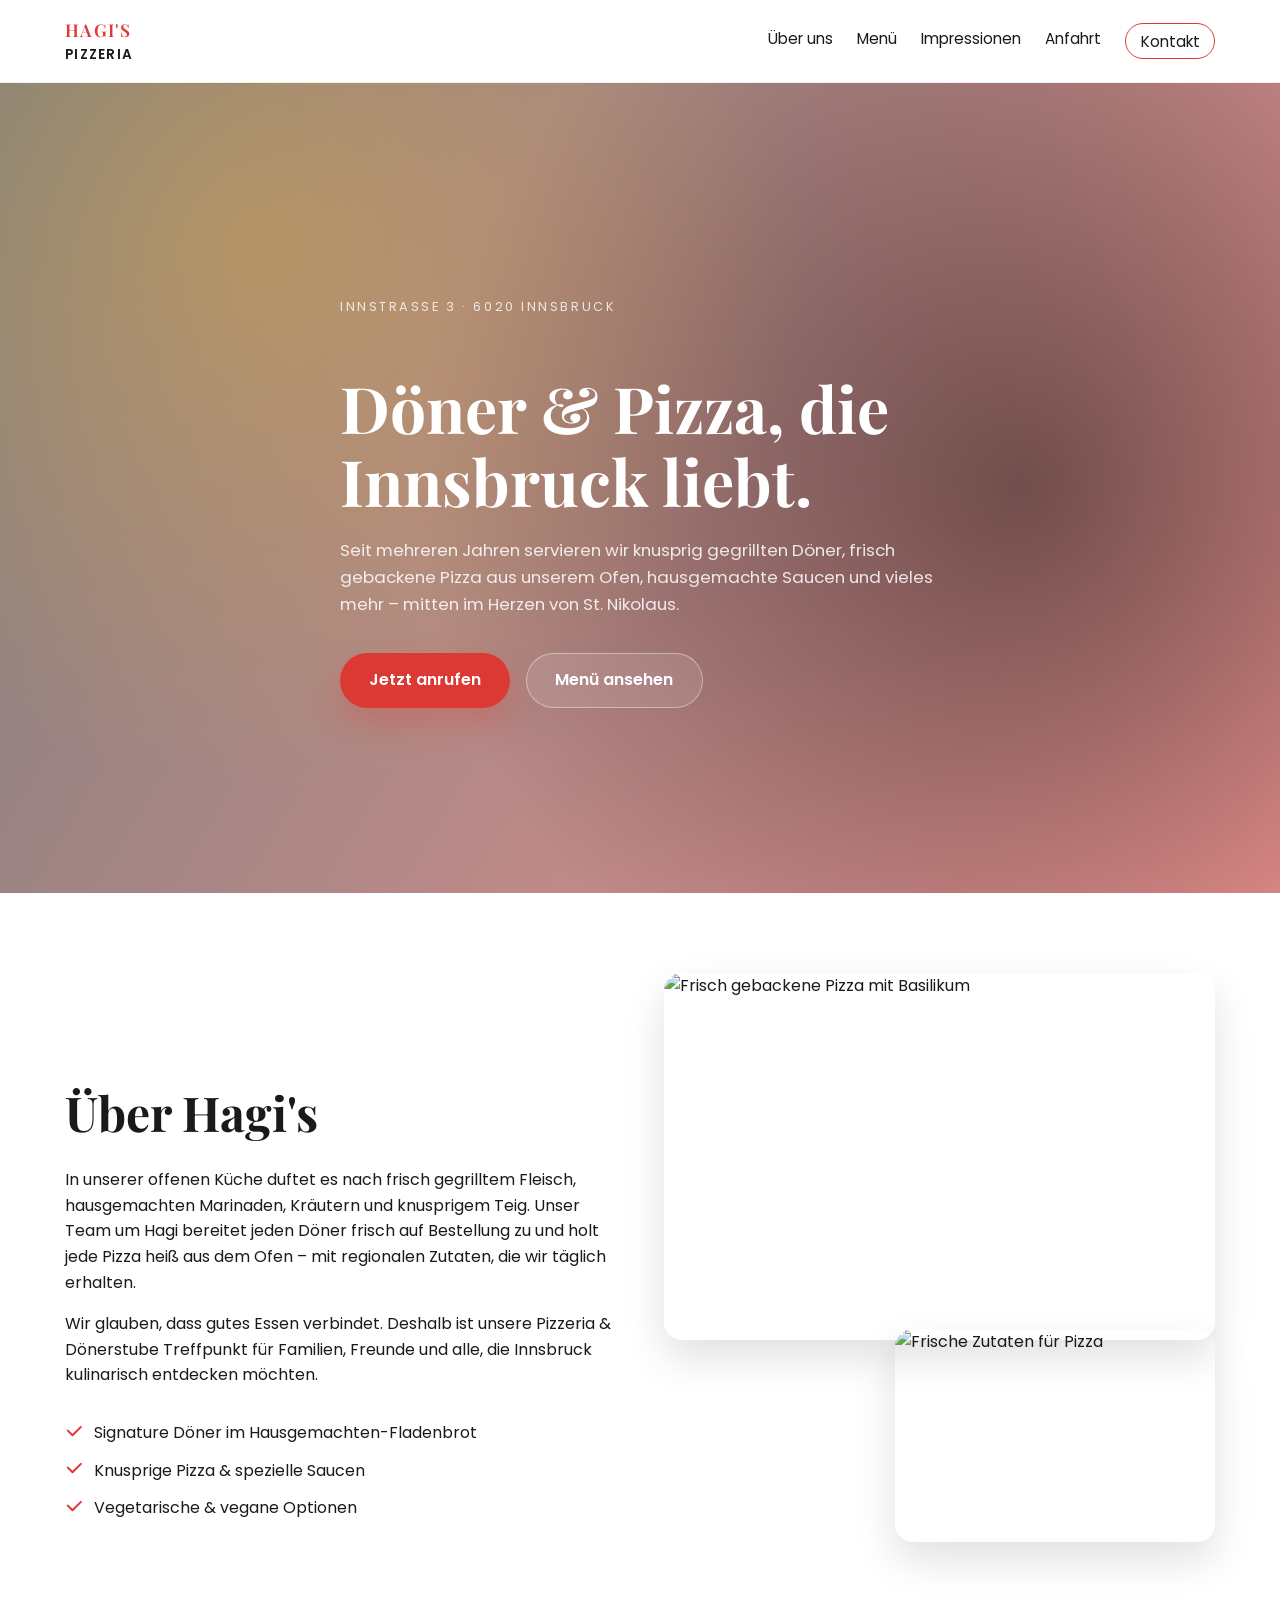
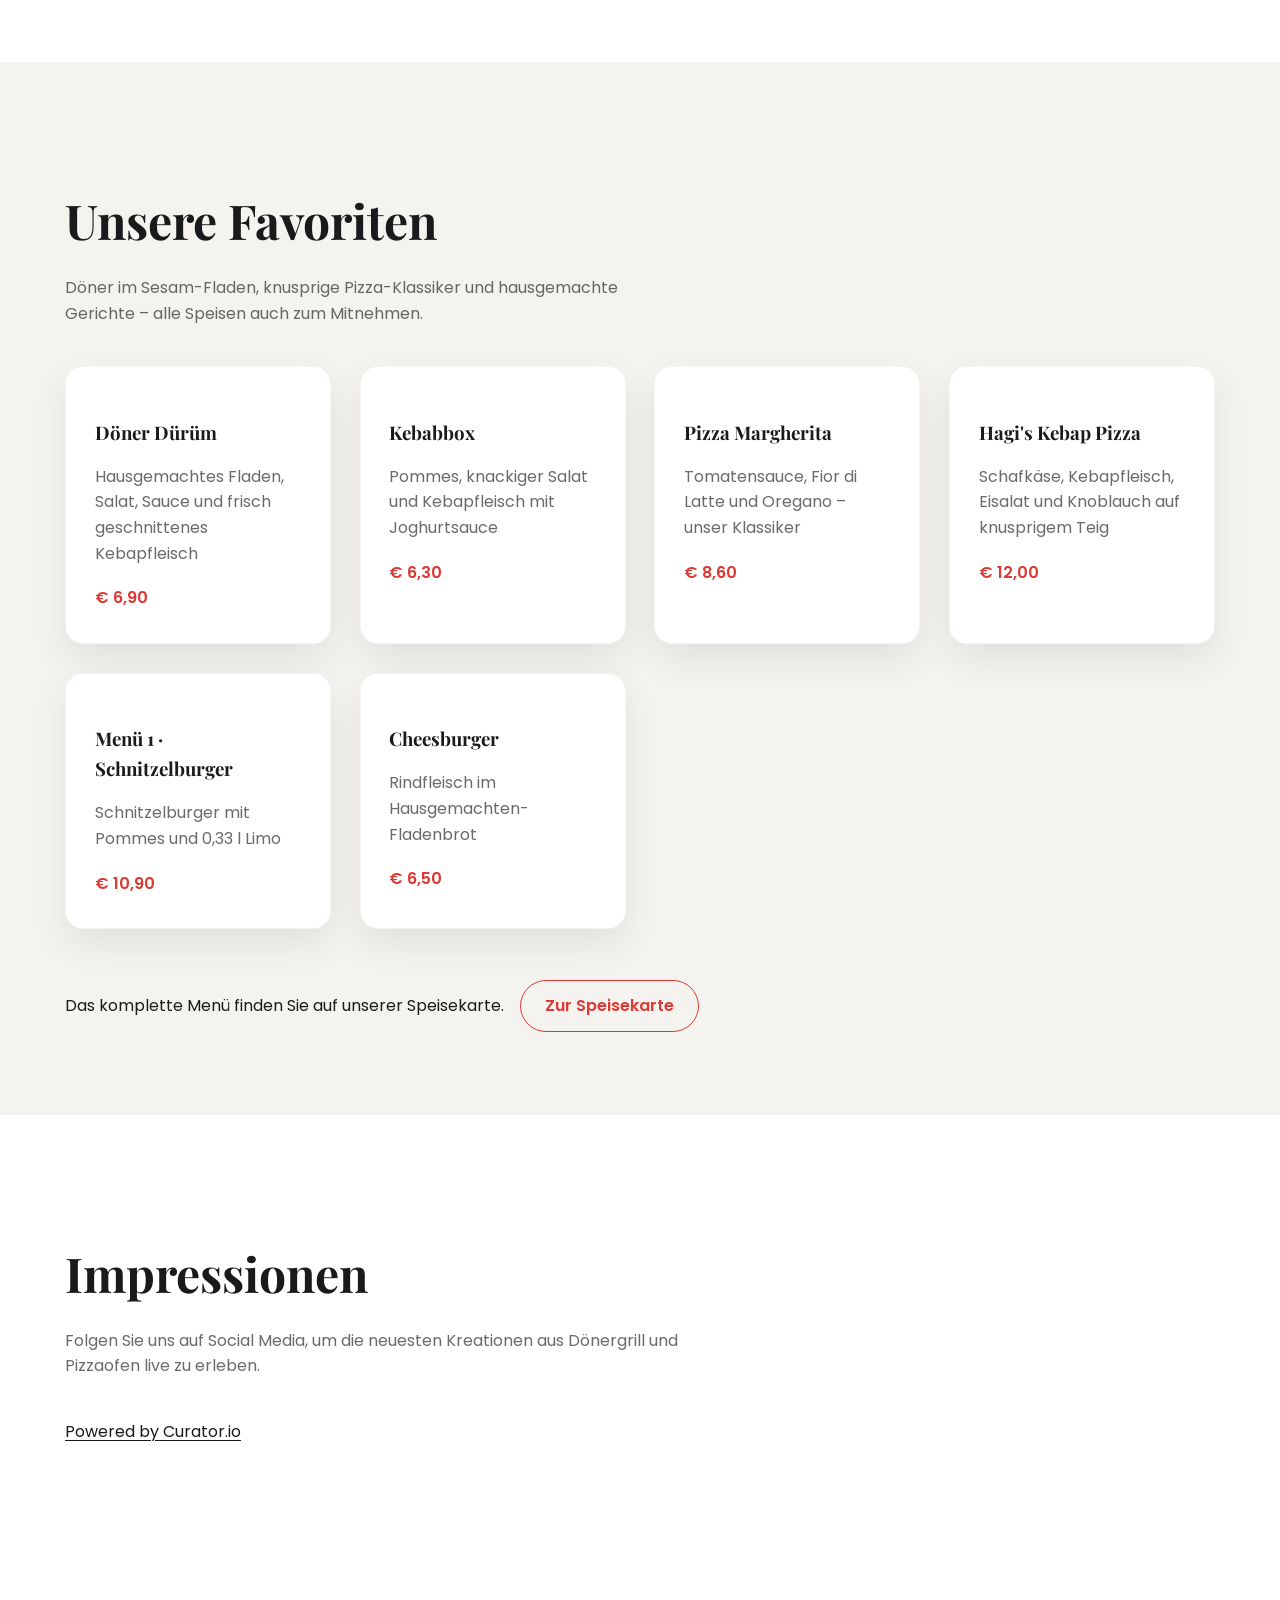
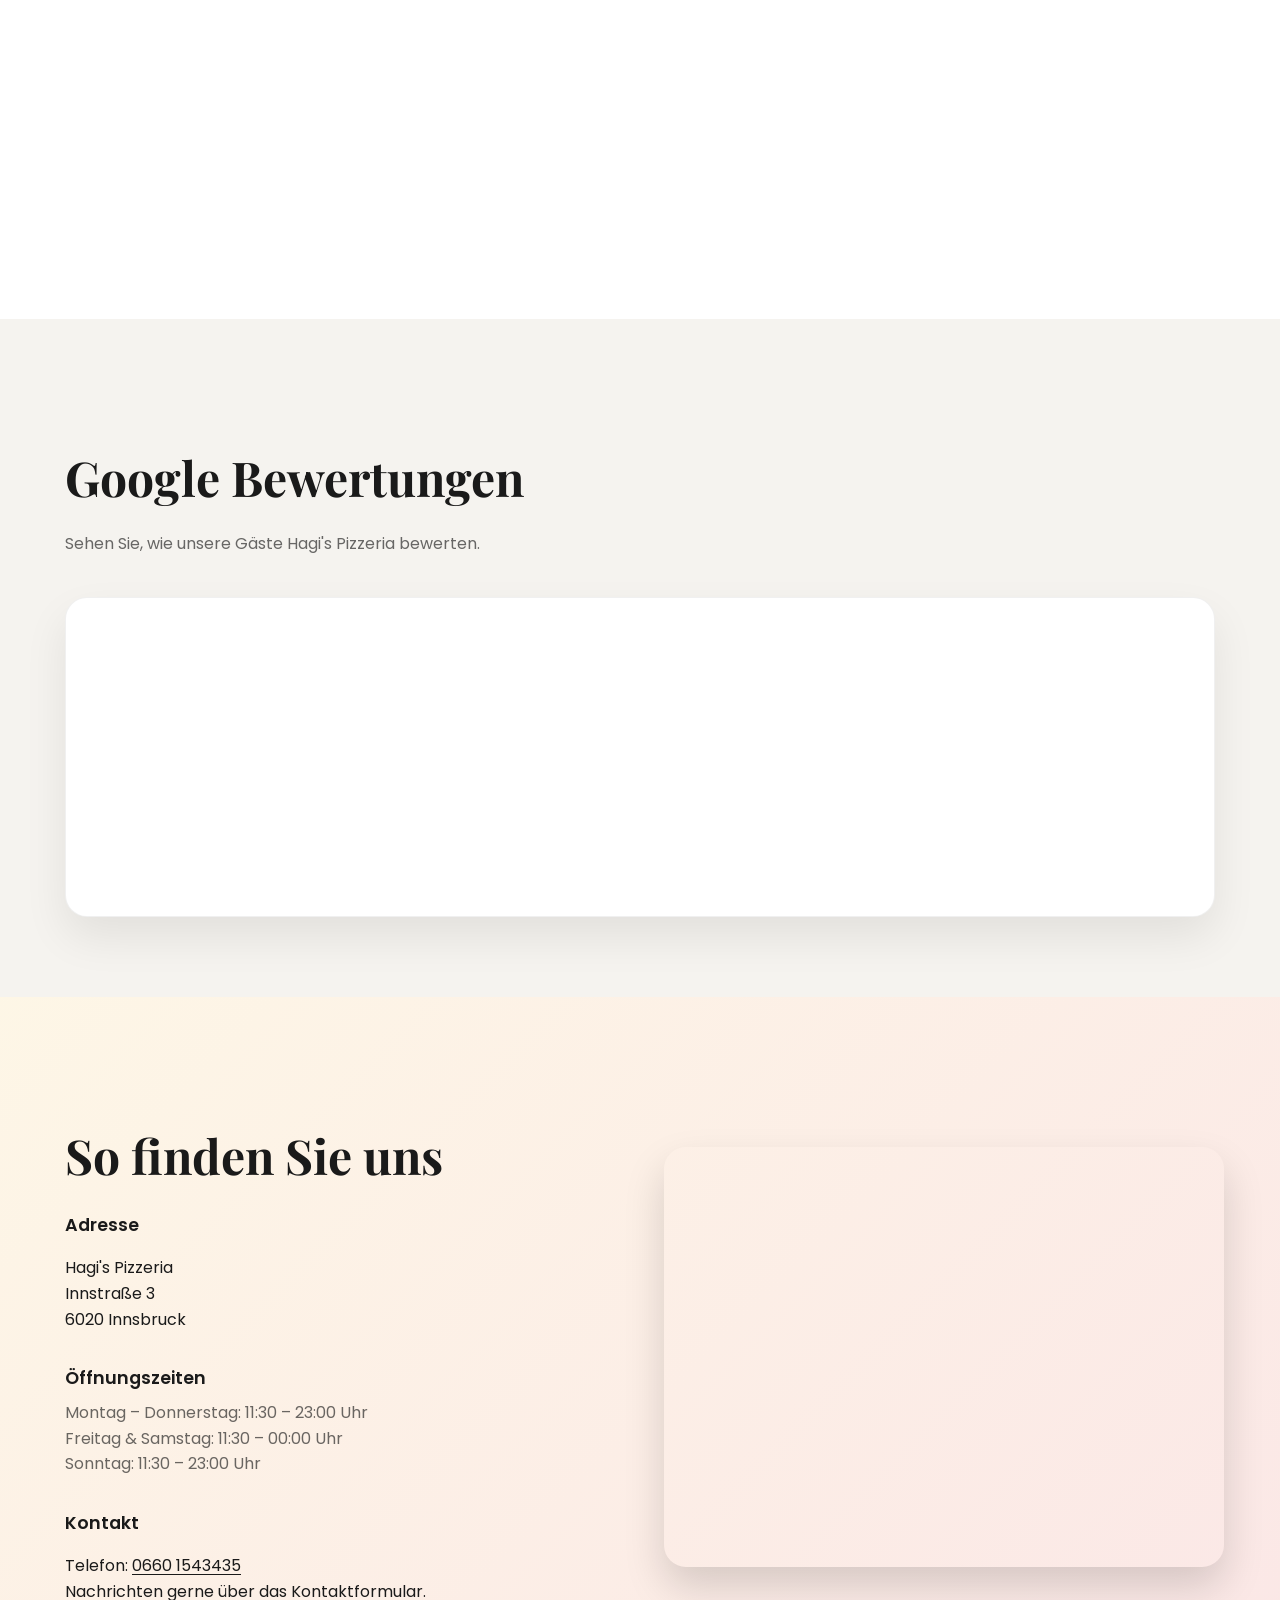
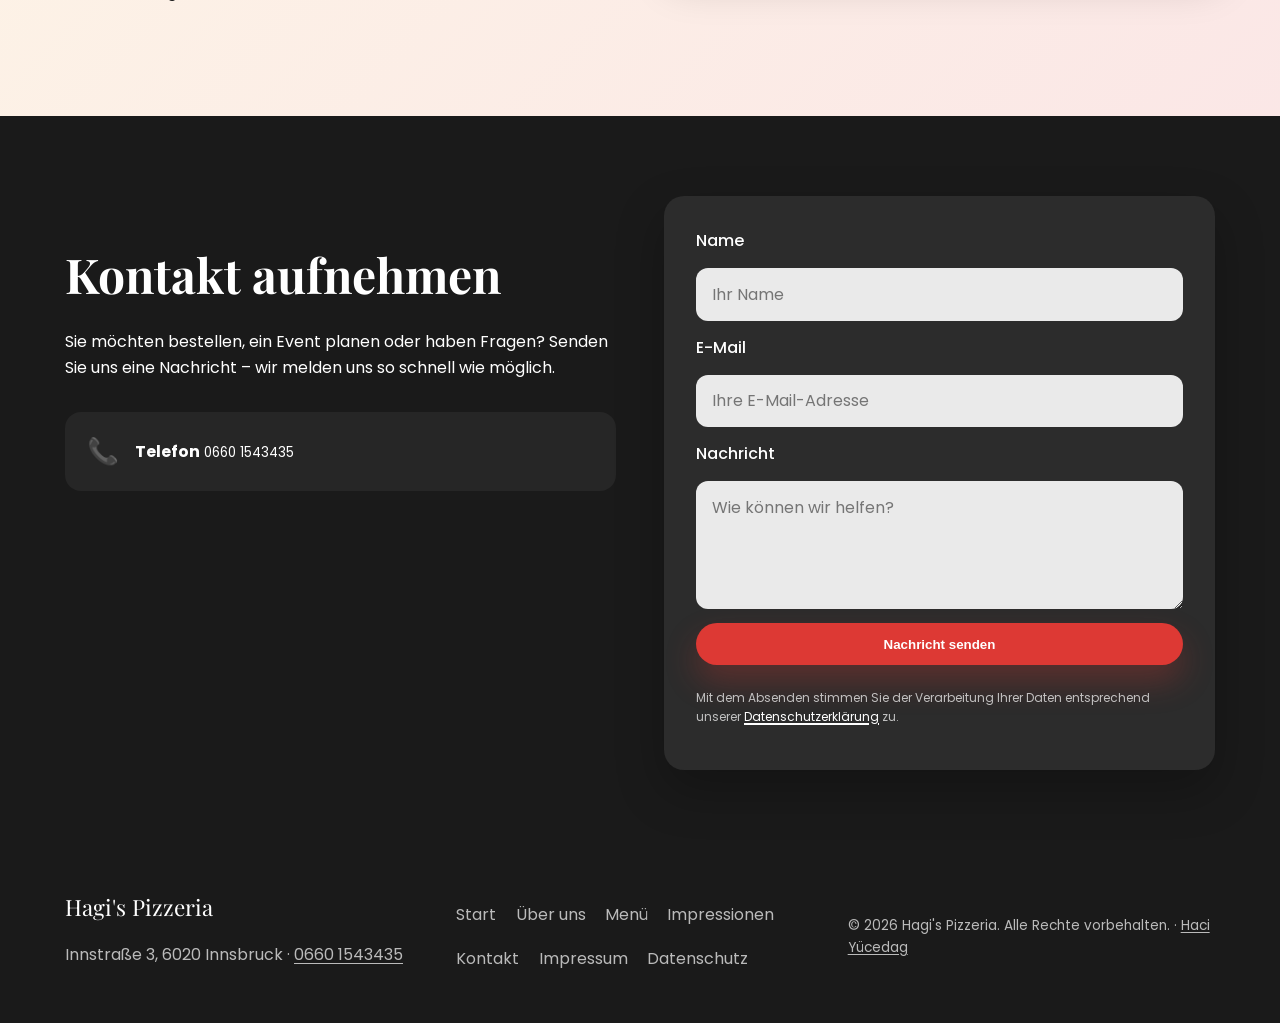
==== commit 912c9b2c: "google bewertingen" ====
--- a/index.html
+++ b/index.html
@@ -138,7 +138,7 @@
                 <h2>Google Bewertungen</h2>
                 <p class="section-intro">Sehen Sie, wie unsere Gäste Hagi's Pizzeria bewerten.</p>
                 <!-- Elfsight Google Reviews | Untitled Google Reviews -->
-                <div class="reviews-widget elfsight-app-85a32a33-6166-4045-805f-50dd1893df71" data-elfsight-app-lazy></div>
+                <div class="elfsight-app-85a32a33-6166-4045-805f-50dd1893df71 reviews-widget"></div>
             </div>
         </section>
 
@@ -221,7 +221,7 @@
                 <a href="datenschutz.html">Datenschutz</a>
             </div>
             <div class="footer-meta">
-                <p>© <span id="current-year"></span> Hagi's Pizzeria. Alle Rechte vorbehalten. · <a href="https://hasanyucedagportfolio.vercel.app/" target="_blank" rel="noopener noreferrer">Hasan Yücedag</a></p>
+                <p>© <span id="current-year"></span> Hagi's Pizzeria. Alle Rechte vorbehalten. · <a href="https://hasanyucedagportfolio.vercel.app/" target="_blank" rel="noopener noreferrer">Haci Yücedag</a></p>
             </div>
         </div>
     </footer>
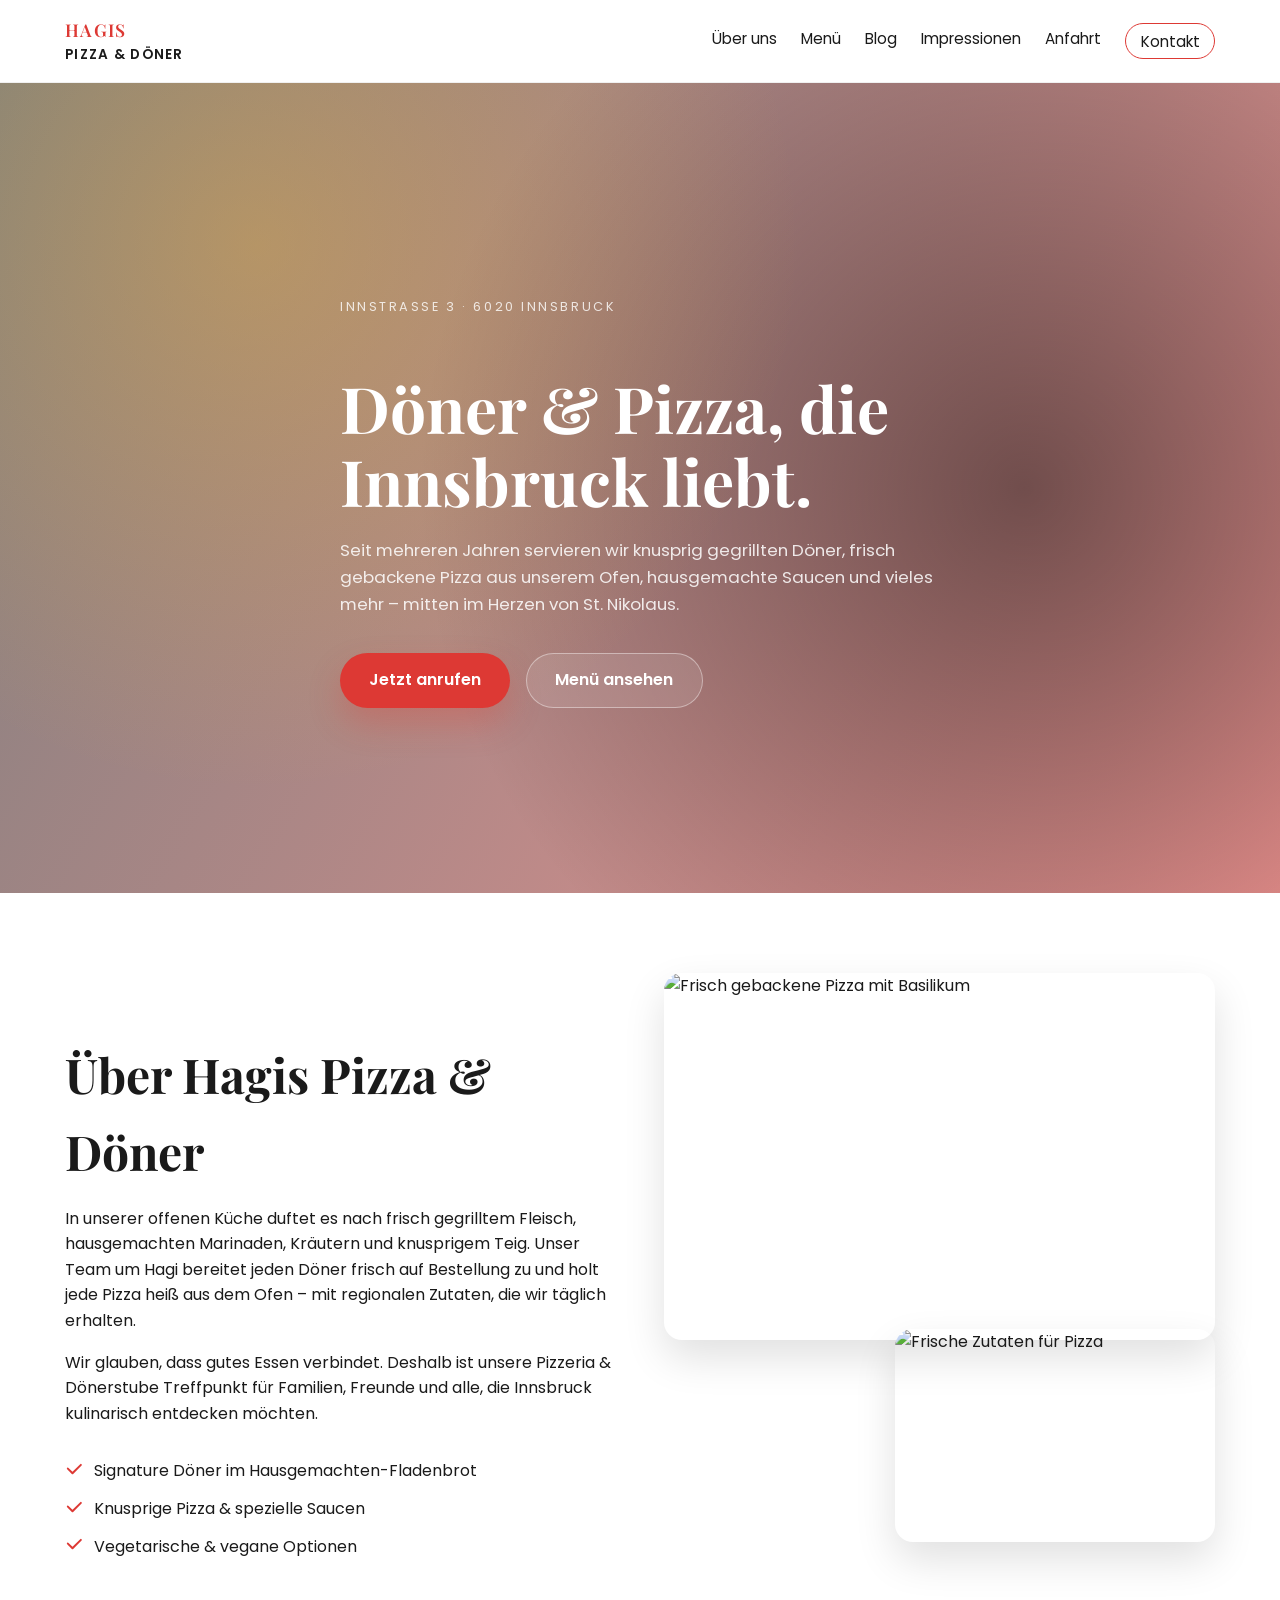
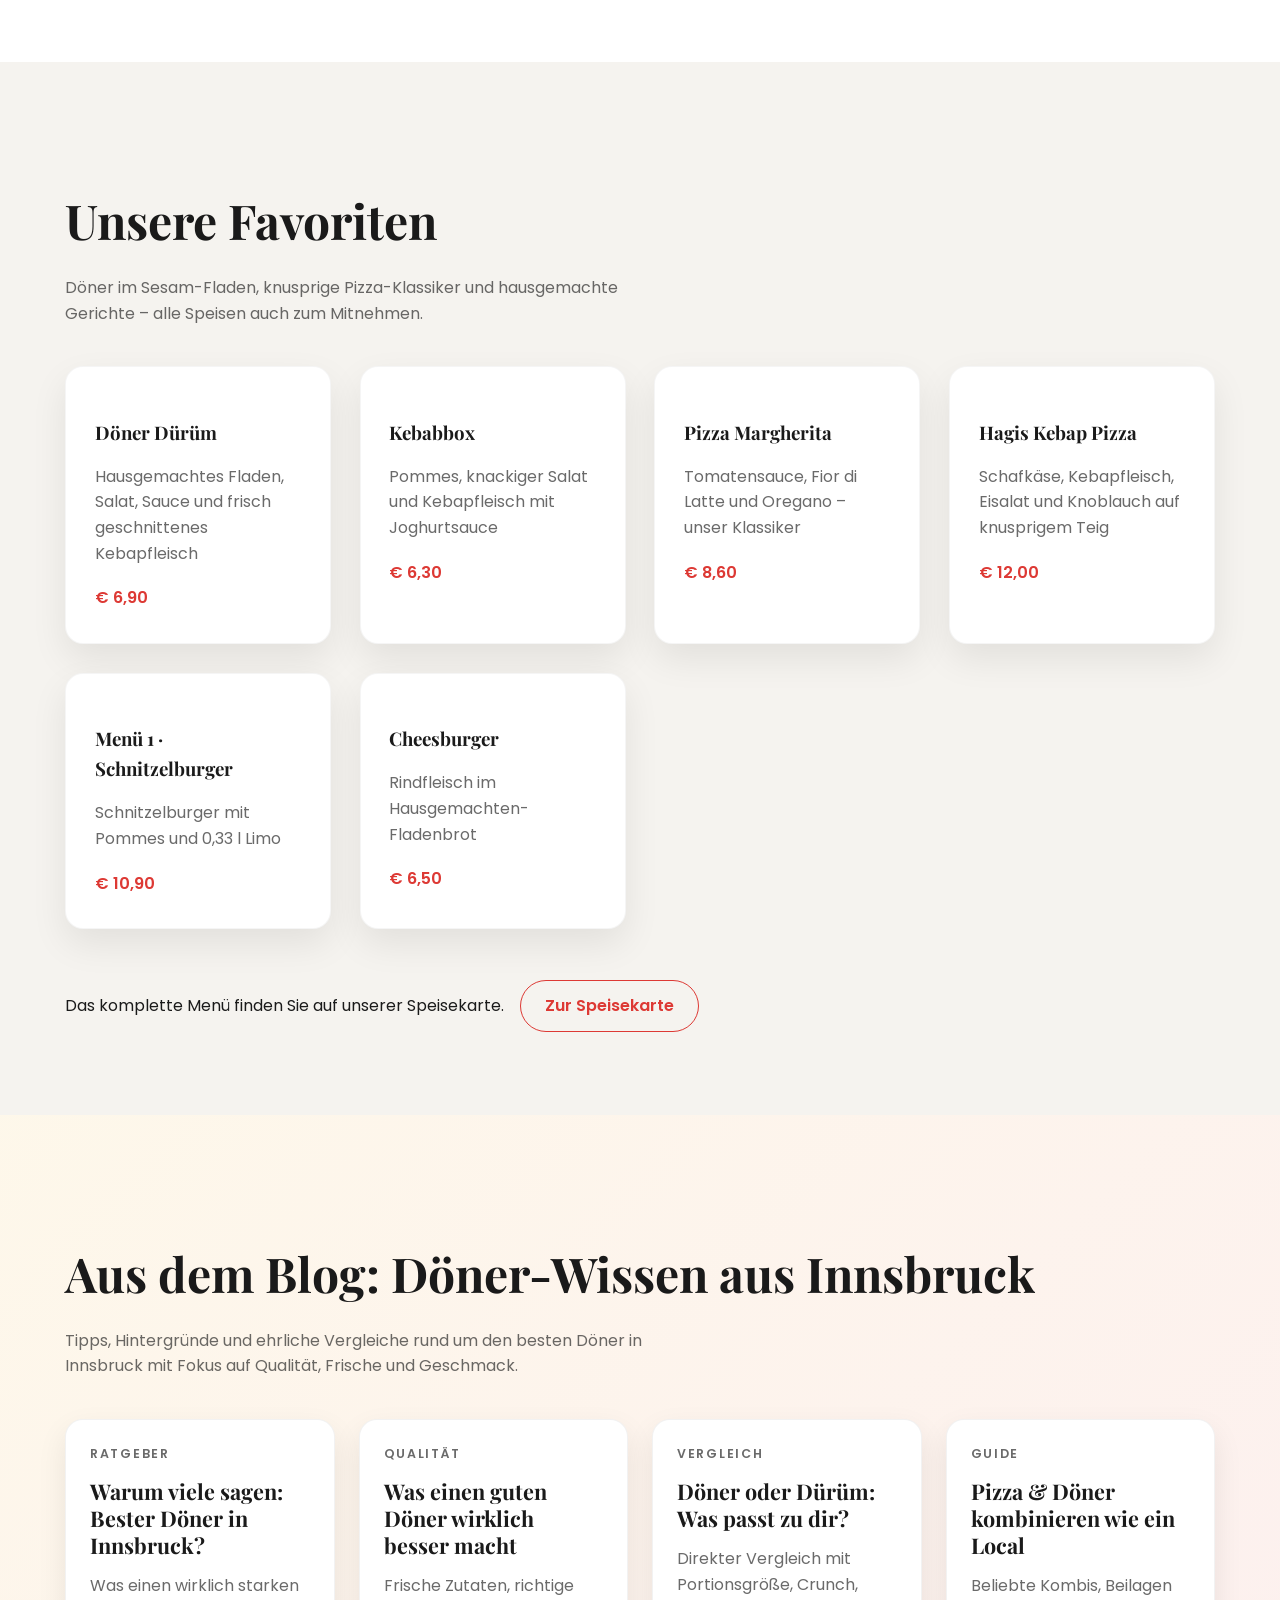
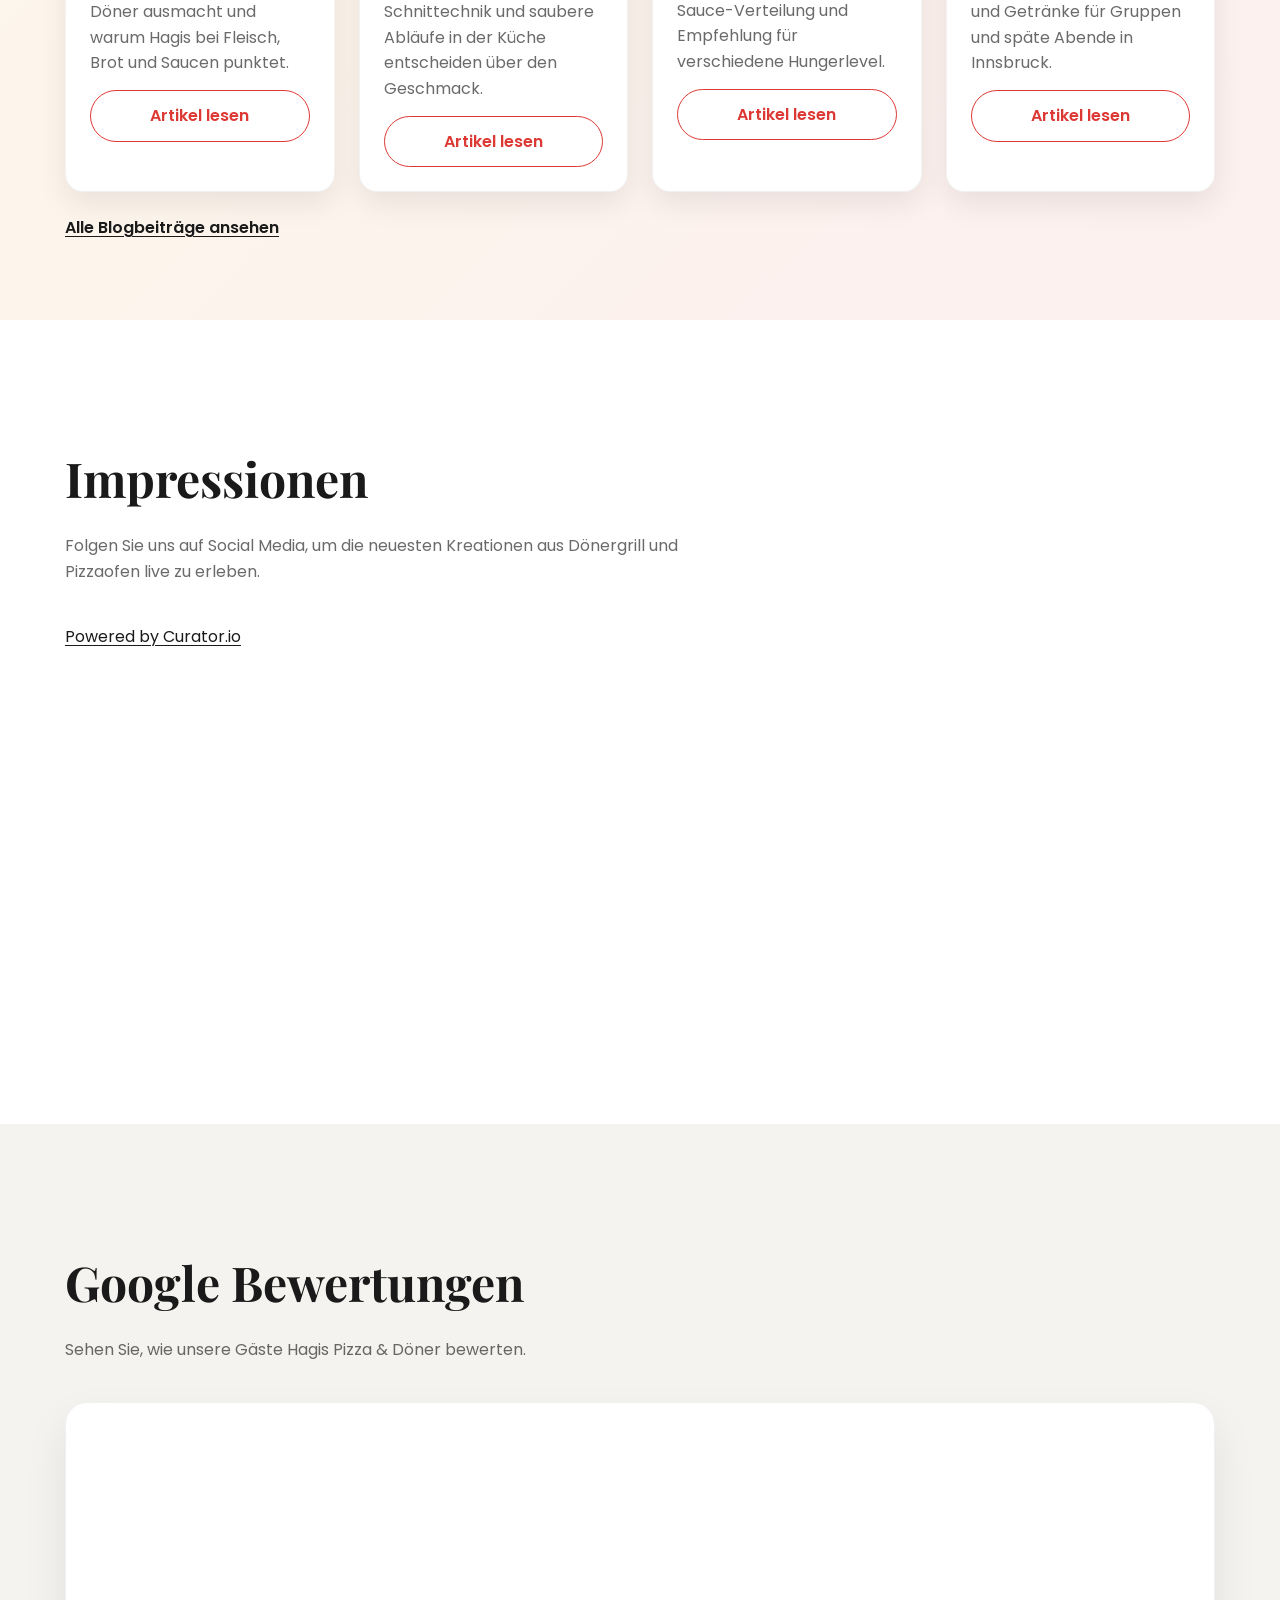
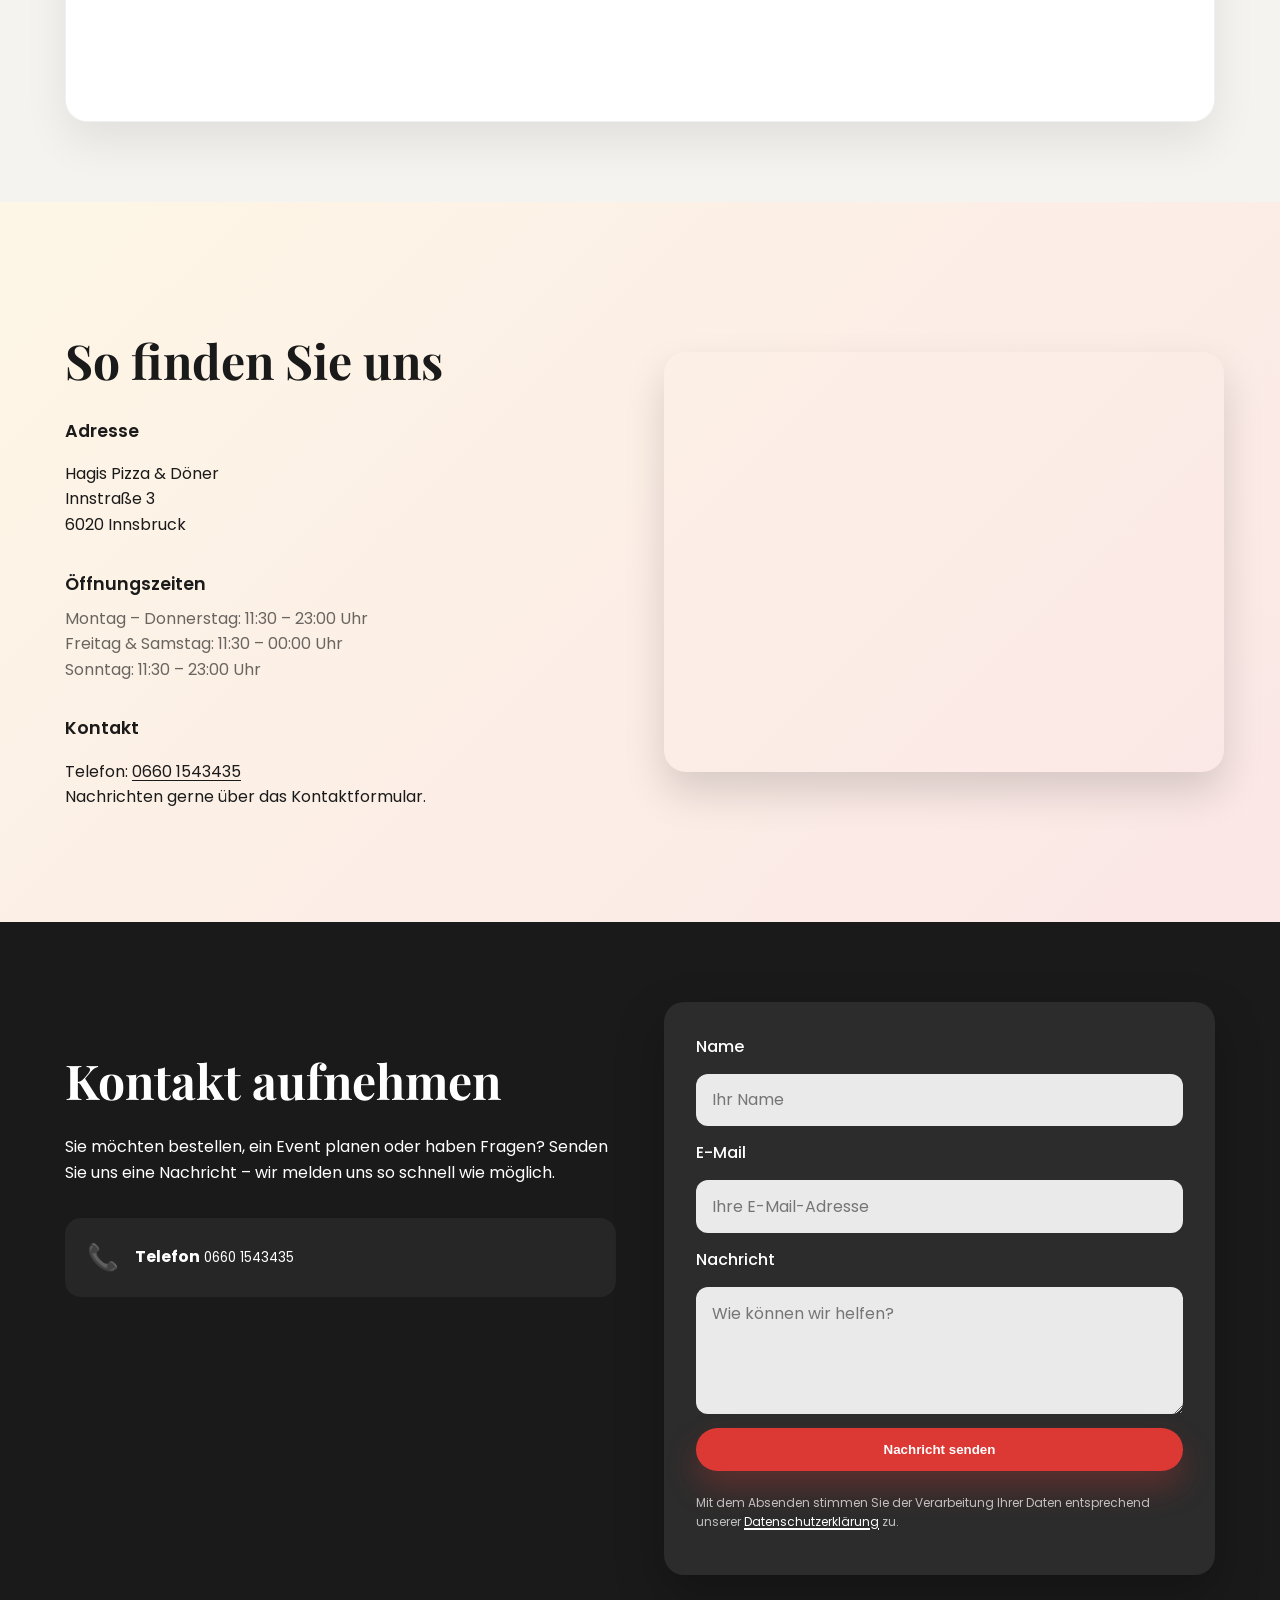
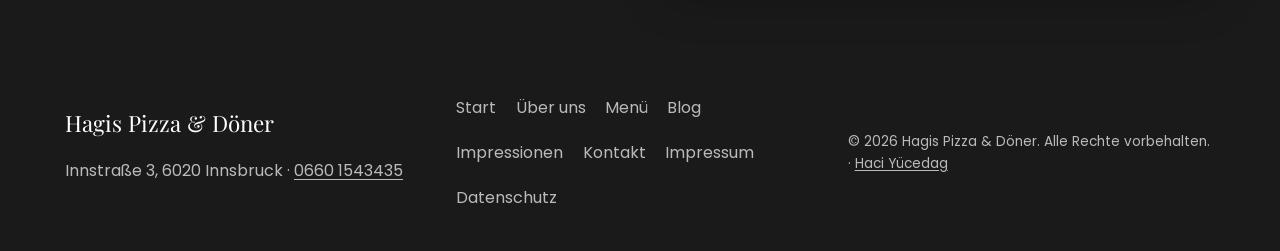
==== commit ea9c033f: "blog adding" ====
--- a/index.html
+++ b/index.html
@@ -3,8 +3,8 @@
 <head>
     <meta charset="UTF-8">
     <meta name="viewport" content="width=device-width, initial-scale=1.0">
-    <title>Hagi's Pizzeria | Innstraße 3, Innsbruck</title>
-    <meta name="description" content="Entdecken Sie Hagi's Pizzeria in der Innstraße 3 in Innsbruck. Döner, frische Pizza, gemütliches Ambiente und Abholung.">
+    <title>Hagis Pizza &amp; Döner | Innstraße 3, Innsbruck</title>
+    <meta name="description" content="Entdecken Sie Hagis Pizza &amp; Döner in der Innstraße 3 in Innsbruck. Döner, frische Pizza, gemütliches Ambiente und Abholung.">
     <!-- Google tag (gtag.js) -->
     <script async src="https://www.googletagmanager.com/gtag/js?id=G-CBM5F1KNLP"></script>
     <script>
@@ -21,14 +21,15 @@
     <link rel="preconnect" href="https://fonts.gstatic.com" crossorigin>
     <link href="https://fonts.googleapis.com/css2?family=Playfair+Display:wght@500;700&family=Poppins:wght@300;400;500;600&display=swap" rel="stylesheet">
     <link rel="stylesheet" href="styles.css">
+    <link rel="icon" type="image/svg+xml" href="favicon.svg">
     <script defer src="script.js"></script>
 </head>
 <body>
     <header class="site-header">
         <div class="container nav-wrapper">
             <a class="brand" href="#hero">
-                <span class="brand-primary">Hagi's</span>
-                <span class="brand-secondary">Pizzeria</span>
+                <span class="brand-primary">Hagis</span>
+                <span class="brand-secondary">Pizza &amp; Döner</span>
             </a>
             <button class="nav-toggle" aria-label="Navigation umschalten" aria-expanded="false" aria-controls="primary-navigation">
                 <span></span><span></span><span></span>
@@ -36,6 +37,7 @@
             <nav id="primary-navigation" class="site-nav" aria-label="Hauptnavigation">
                 <a href="#about">Über uns</a>
                 <a href="menu.html">Menü</a>
+                <a href="blog.html" data-page="blog">Blog</a>
                 <a href="#gallery">Impressionen</a>
                 <a href="#location">Anfahrt</a>
                 <a href="#contact" class="nav-cta">Kontakt</a>
@@ -60,7 +62,7 @@
         <section id="about" class="section about">
             <div class="container section-grid" data-reveal>
                 <div class="section-content">
-                    <h2>Über Hagi's</h2>
+                    <h2>Über Hagis Pizza &amp; Döner</h2>
                     <p>In unserer offenen Küche duftet es nach frisch gegrilltem Fleisch, hausgemachten Marinaden, Kräutern und knusprigem Teig. Unser Team um Hagi bereitet jeden Döner frisch auf Bestellung zu und holt jede Pizza heiß aus dem Ofen – mit regionalen Zutaten, die wir täglich erhalten.</p>
                     <p>Wir glauben, dass gutes Essen verbindet. Deshalb ist unsere Pizzeria &amp; Dönerstube Treffpunkt für Familien, Freunde und alle, die Innsbruck kulinarisch entdecken möchten.</p>
                     <ul class="highlight-list">
@@ -101,7 +103,7 @@
                         <span class="price">€ 8,60</span>
                     </article>
                     <article class="menu-card">
-                        <h3>Hagi's Kebap Pizza</h3>
+                        <h3>Hagis Kebap Pizza</h3>
                         <p>Schafkäse, Kebapfleisch, Eisalat und Knoblauch auf knusprigem Teig</p>
                         <span class="price">€ 12,00</span>
                     </article>
@@ -120,6 +122,40 @@
                     <p>Das komplette Menü finden Sie auf unserer Speisekarte.</p>
                     <a class="btn btn-outline" href="menu.html">Zur Speisekarte</a>
                 </div>
+            </div>
+        </section>
+
+        <section id="blog-highlights" class="section blog-teaser">
+            <div class="container" data-reveal>
+                <h2>Aus dem Blog: Döner-Wissen aus Innsbruck</h2>
+                <p class="section-intro">Tipps, Hintergründe und ehrliche Vergleiche rund um den besten Döner in Innsbruck mit Fokus auf Qualität, Frische und Geschmack.</p>
+                <div class="blog-grid">
+                    <article class="blog-card">
+                        <p class="blog-tag">Ratgeber</p>
+                        <h3>Warum viele sagen: Bester Döner in Innsbruck?</h3>
+                        <p>Was einen wirklich starken Döner ausmacht und warum Hagis bei Fleisch, Brot und Saucen punktet.</p>
+                        <a class="btn btn-outline" href="blog-bester-doener-innsbruck.html">Artikel lesen</a>
+                    </article>
+                    <article class="blog-card">
+                        <p class="blog-tag">Qualität</p>
+                        <h3>Was einen guten Döner wirklich besser macht</h3>
+                        <p>Frische Zutaten, richtige Schnittechnik und saubere Abläufe in der Küche entscheiden über den Geschmack.</p>
+                        <a class="btn btn-outline" href="blog-warum-hagis-doener-besonders-ist.html">Artikel lesen</a>
+                    </article>
+                    <article class="blog-card">
+                        <p class="blog-tag">Vergleich</p>
+                        <h3>Döner oder Dürüm: Was passt zu dir?</h3>
+                        <p>Direkter Vergleich mit Portionsgröße, Crunch, Sauce-Verteilung und Empfehlung für verschiedene Hungerlevel.</p>
+                        <a class="btn btn-outline" href="blog-doener-oder-dueruem.html">Artikel lesen</a>
+                    </article>
+                    <article class="blog-card">
+                        <p class="blog-tag">Guide</p>
+                        <h3>Pizza &amp; Döner kombinieren wie ein Local</h3>
+                        <p>Beliebte Kombis, Beilagen und Getränke für Gruppen und späte Abende in Innsbruck.</p>
+                        <a class="btn btn-outline" href="blog-pizza-doener-kombination.html">Artikel lesen</a>
+                    </article>
+                </div>
+                <p class="blog-more-link"><a href="blog.html">Alle Blogbeiträge ansehen</a></p>
             </div>
         </section>
 
@@ -136,7 +172,7 @@
         <section id="reviews" class="section reviews">
             <div class="container" data-reveal>
                 <h2>Google Bewertungen</h2>
-                <p class="section-intro">Sehen Sie, wie unsere Gäste Hagi's Pizzeria bewerten.</p>
+                <p class="section-intro">Sehen Sie, wie unsere Gäste Hagis Pizza &amp; Döner bewerten.</p>
                 <!-- Elfsight Google Reviews | Untitled Google Reviews -->
                 <div class="elfsight-app-85a32a33-6166-4045-805f-50dd1893df71 reviews-widget"></div>
             </div>
@@ -148,7 +184,7 @@
                     <h2>So finden Sie uns</h2>
                     <div class="info-block">
                         <h3>Adresse</h3>
-                        <p>Hagi's Pizzeria<br>Innstraße 3<br>6020 Innsbruck</p>
+                        <p>Hagis Pizza &amp; Döner<br>Innstraße 3<br>6020 Innsbruck</p>
                     </div>
                     <div class="info-block">
                         <h3>Öffnungszeiten</h3>
@@ -165,7 +201,7 @@
                     </div>
                 </div>
                 <div class="map-wrapper">
-                    <iframe title="Karte zur Hagi's Pizzeria Innsbruck" src="https://www.google.com/maps/embed?pb=!1m18!1m12!1m3!1d2669.7019692059797!2d11.393044877205017!3d47.27112376562247!2m3!1f0!2f0!3f0!3m2!1i1024!2i768!4f13.1!3m3!1m2!1s0x4774e27f8e943bb9%3A0x9cf20c8caa4b7d20!2sInnstra%C3%9Fe%203%2C%206020%20Innsbruck!5e0!3m2!1sde!2sat!4v1700000000000!5m2!1sde!2sat" width="640" height="480" loading="lazy" referrerpolicy="no-referrer-when-downgrade"></iframe>
+                    <iframe title="Karte zur Hagis Pizza &amp; Döner Innsbruck" src="https://www.google.com/maps/embed?pb=!1m18!1m12!1m3!1d2669.7019692059797!2d11.393044877205017!3d47.27112376562247!2m3!1f0!2f0!3f0!3m2!1i1024!2i768!4f13.1!3m3!1m2!1s0x4774e27f8e943bb9%3A0x9cf20c8caa4b7d20!2sInnstra%C3%9Fe%203%2C%206020%20Innsbruck!5e0!3m2!1sde!2sat!4v1700000000000!5m2!1sde!2sat" width="640" height="480" loading="lazy" referrerpolicy="no-referrer-when-downgrade"></iframe>
                 </div>
             </div>
         </section>
@@ -186,7 +222,7 @@
                     </div>
                 </div>
                 <form class="contact-form" action="https://formsubmit.co/secondacc010100@gmail.com" method="POST">
-                    <input type="hidden" name="_subject" value="Neue Anfrage über Hagi's Website">
+                    <input type="hidden" name="_subject" value="Neue Anfrage über Hagis Pizza &amp; Döner">
                     <input type="hidden" name="_captcha" value="false">
 
                     <label for="name">Name</label>
@@ -208,20 +244,21 @@
     <footer class="site-footer">
         <div class="container footer-grid">
             <div>
-                <p class="brand-footer">Hagi's Pizzeria</p>
+                <p class="brand-footer">Hagis Pizza &amp; Döner</p>
                 <p>Innstraße 3, 6020 Innsbruck · <a href="tel:+436601543435">0660 1543435</a></p>
             </div>
             <div class="footer-links">
                 <a href="#hero">Start</a>
                 <a href="#about">Über uns</a>
                 <a href="menu.html">Menü</a>
+                <a href="blog.html">Blog</a>
                 <a href="#gallery">Impressionen</a>
                 <a href="#contact">Kontakt</a>
                 <a href="impressum.html">Impressum</a>
                 <a href="datenschutz.html">Datenschutz</a>
             </div>
             <div class="footer-meta">
-                <p>© <span id="current-year"></span> Hagi's Pizzeria. Alle Rechte vorbehalten. · <a href="https://hasanyucedagportfolio.vercel.app/" target="_blank" rel="noopener noreferrer">Haci Yücedag</a></p>
+                <p>© <span id="current-year"></span> Hagis Pizza &amp; Döner. Alle Rechte vorbehalten. · <a href="https://hasanyucedagportfolio.vercel.app/" target="_blank" rel="noopener noreferrer">Haci Yücedag</a></p>
             </div>
         </div>
     </footer>
--- a/styles.css
+++ b/styles.css
@@ -314,6 +314,139 @@
 
 .menu-page .site-nav a[data-page="menu"]::after {
     transform: scaleX(1);
+}
+
+.blog-page .site-nav a[data-page="blog"] {
+    color: var(--color-primary);
+}
+
+.blog-page .site-nav a[data-page="blog"]::after {
+    transform: scaleX(1);
+}
+
+.blog-teaser {
+    background: linear-gradient(135deg, rgba(242, 182, 50, 0.1), rgba(221, 57, 52, 0.08));
+}
+
+.blog-grid {
+    display: grid;
+    gap: 1.5rem;
+    grid-template-columns: repeat(auto-fit, minmax(240px, 1fr));
+}
+
+.blog-card {
+    background: var(--color-light);
+    border-radius: 18px;
+    border: 1px solid rgba(0, 0, 0, 0.05);
+    box-shadow: 0 12px 30px rgba(0, 0, 0, 0.08);
+    padding: 1.5rem;
+    display: grid;
+    gap: 0.9rem;
+    align-content: start;
+}
+
+.blog-card h2,
+.blog-card h3 {
+    margin: 0;
+    font-family: var(--font-heading);
+    font-size: 1.35rem;
+    line-height: 1.25;
+}
+
+.blog-card p {
+    margin: 0;
+    color: var(--color-muted);
+}
+
+.blog-tag {
+    margin: 0;
+    font-size: 0.78rem;
+    letter-spacing: 0.14em;
+    text-transform: uppercase;
+    color: var(--color-primary);
+    font-weight: 600;
+}
+
+.blog-more-link {
+    margin-top: 1.4rem;
+    margin-bottom: 0;
+    font-weight: 600;
+}
+
+.blog-hero {
+    background: linear-gradient(135deg, rgba(26, 26, 26, 0.9), rgba(221, 57, 52, 0.84));
+    color: var(--color-light);
+    padding: 4rem 0 3.2rem;
+}
+
+.blog-hero h1 {
+    margin: 0 0 0.9rem;
+    font-family: var(--font-heading);
+    font-size: clamp(2rem, 4vw, 3.2rem);
+}
+
+.blog-hero p {
+    max-width: 760px;
+    color: rgba(255, 255, 255, 0.86);
+    margin: 0;
+}
+
+.blog-article {
+    max-width: 860px;
+    margin: 0 auto;
+    background: var(--color-light);
+    border: 1px solid rgba(0, 0, 0, 0.06);
+    border-radius: 20px;
+    box-shadow: 0 14px 34px rgba(0, 0, 0, 0.08);
+    padding: 2rem;
+}
+
+.blog-article h1 {
+    margin: 0;
+    font-family: var(--font-heading);
+    font-size: clamp(2rem, 4vw, 2.9rem);
+}
+
+.blog-meta {
+    margin: 0.75rem 0 1.3rem;
+    color: var(--color-muted);
+    font-size: 0.92rem;
+}
+
+.blog-lead {
+    font-size: 1.08rem;
+    color: var(--color-dark);
+}
+
+.blog-article h2 {
+    margin-top: 2rem;
+    margin-bottom: 0.6rem;
+    font-family: var(--font-heading);
+}
+
+.blog-article p,
+.blog-article li {
+    color: var(--color-muted);
+}
+
+.blog-article ul {
+    margin: 0.8rem 0 0;
+    padding-left: 1.2rem;
+}
+
+.blog-inline-links {
+    margin-top: 2rem;
+    padding-top: 1.2rem;
+    border-top: 1px solid rgba(0, 0, 0, 0.08);
+}
+
+.blog-inline-links h3 {
+    margin: 0 0 0.6rem;
+    font-family: var(--font-heading);
+}
+
+.blog-inline-links ul {
+    margin: 0;
 }
 
 .menu-controls {
@@ -919,6 +1052,18 @@
     .legal-content {
         padding: 1.25rem;
     }
+
+    .blog-card {
+        padding: 1.15rem;
+    }
+
+    .blog-hero {
+        padding: 3rem 0 2.2rem;
+    }
+
+    .blog-article {
+        padding: 1.25rem;
+    }
 }
 
 @media (prefers-reduced-motion: reduce) {
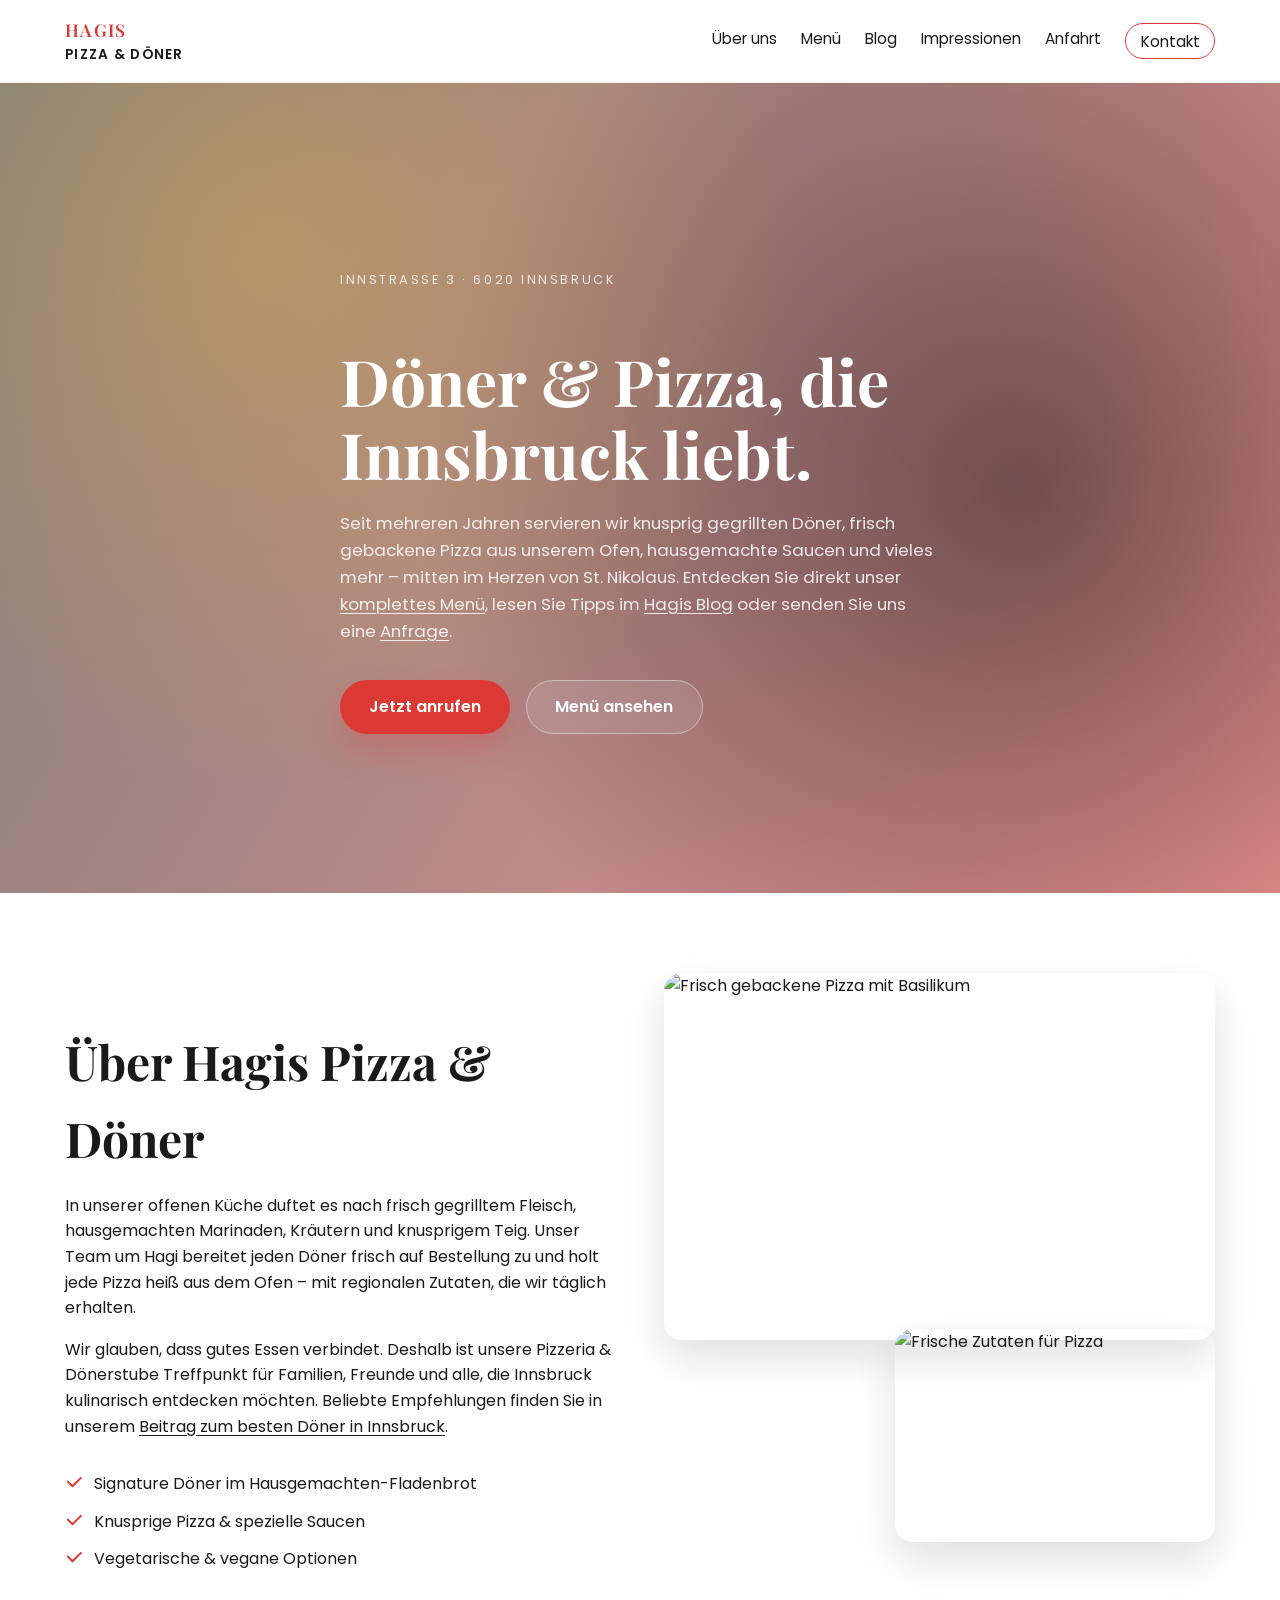
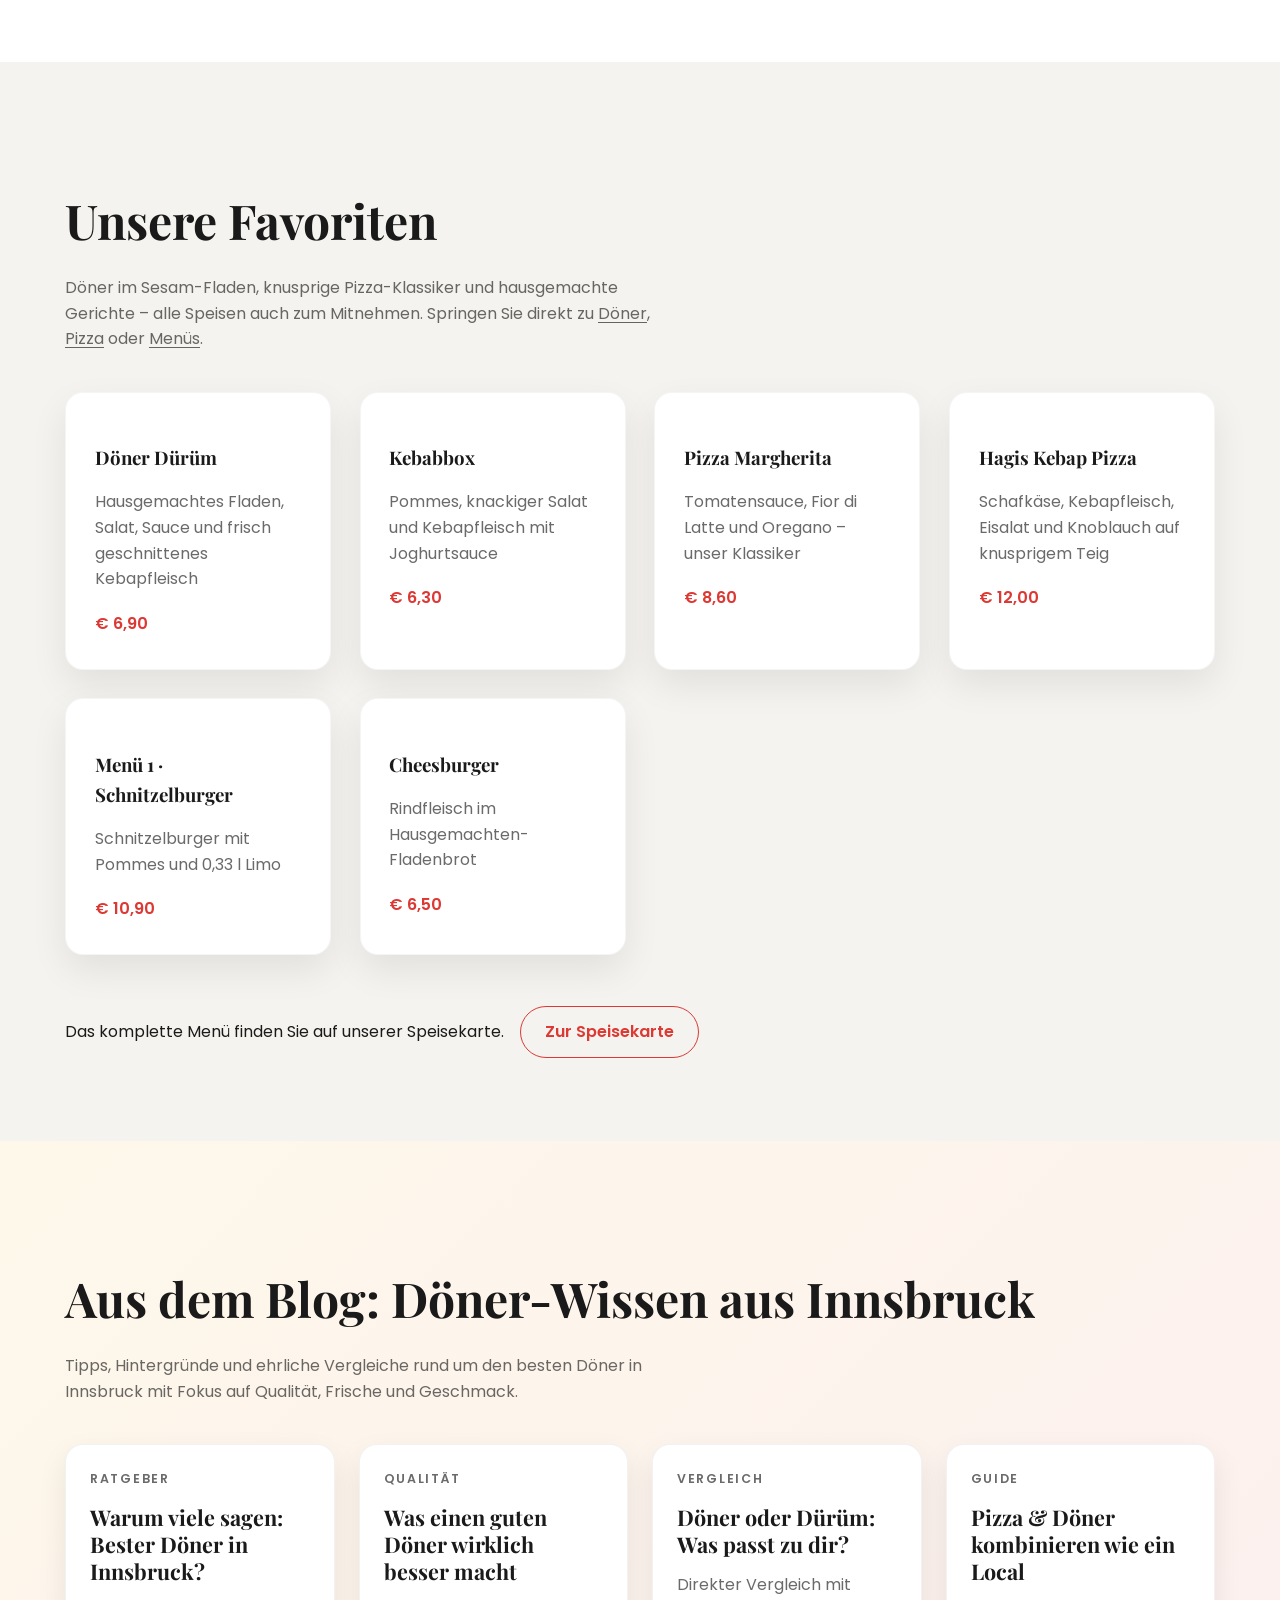
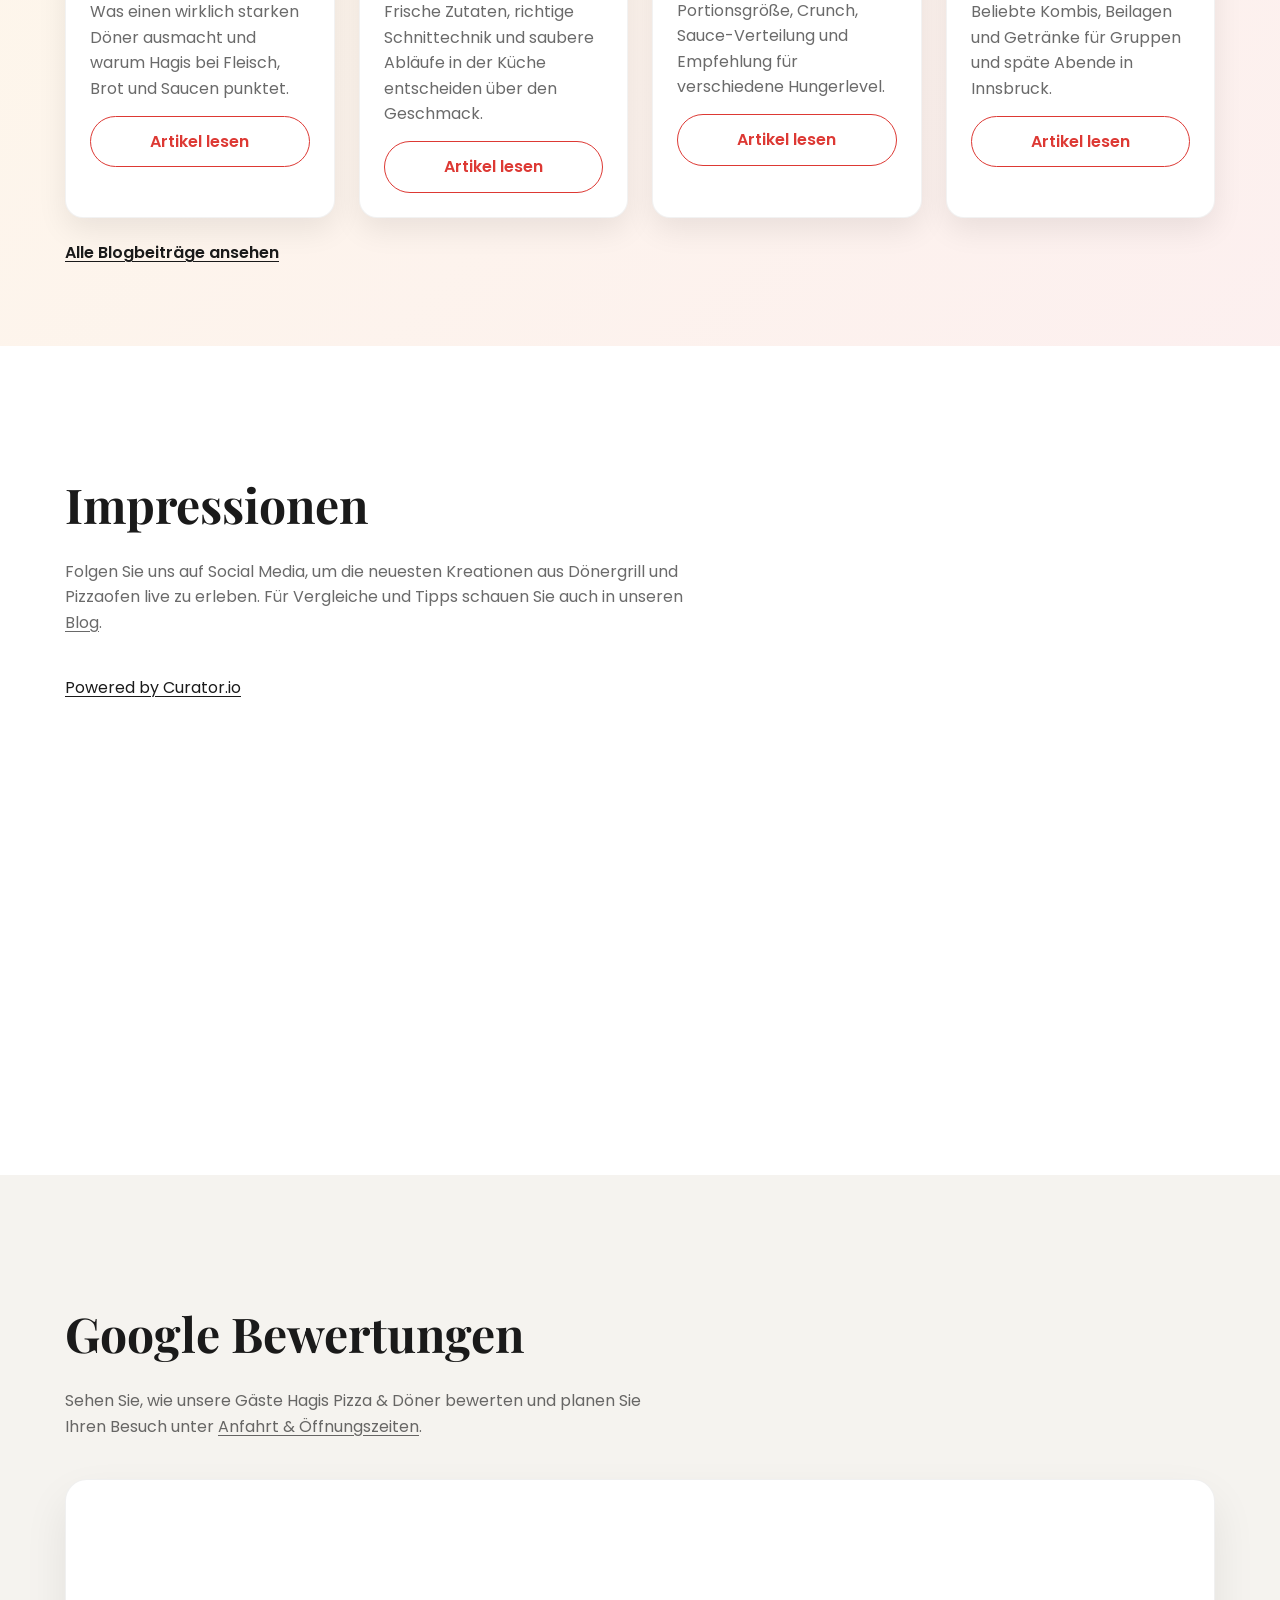
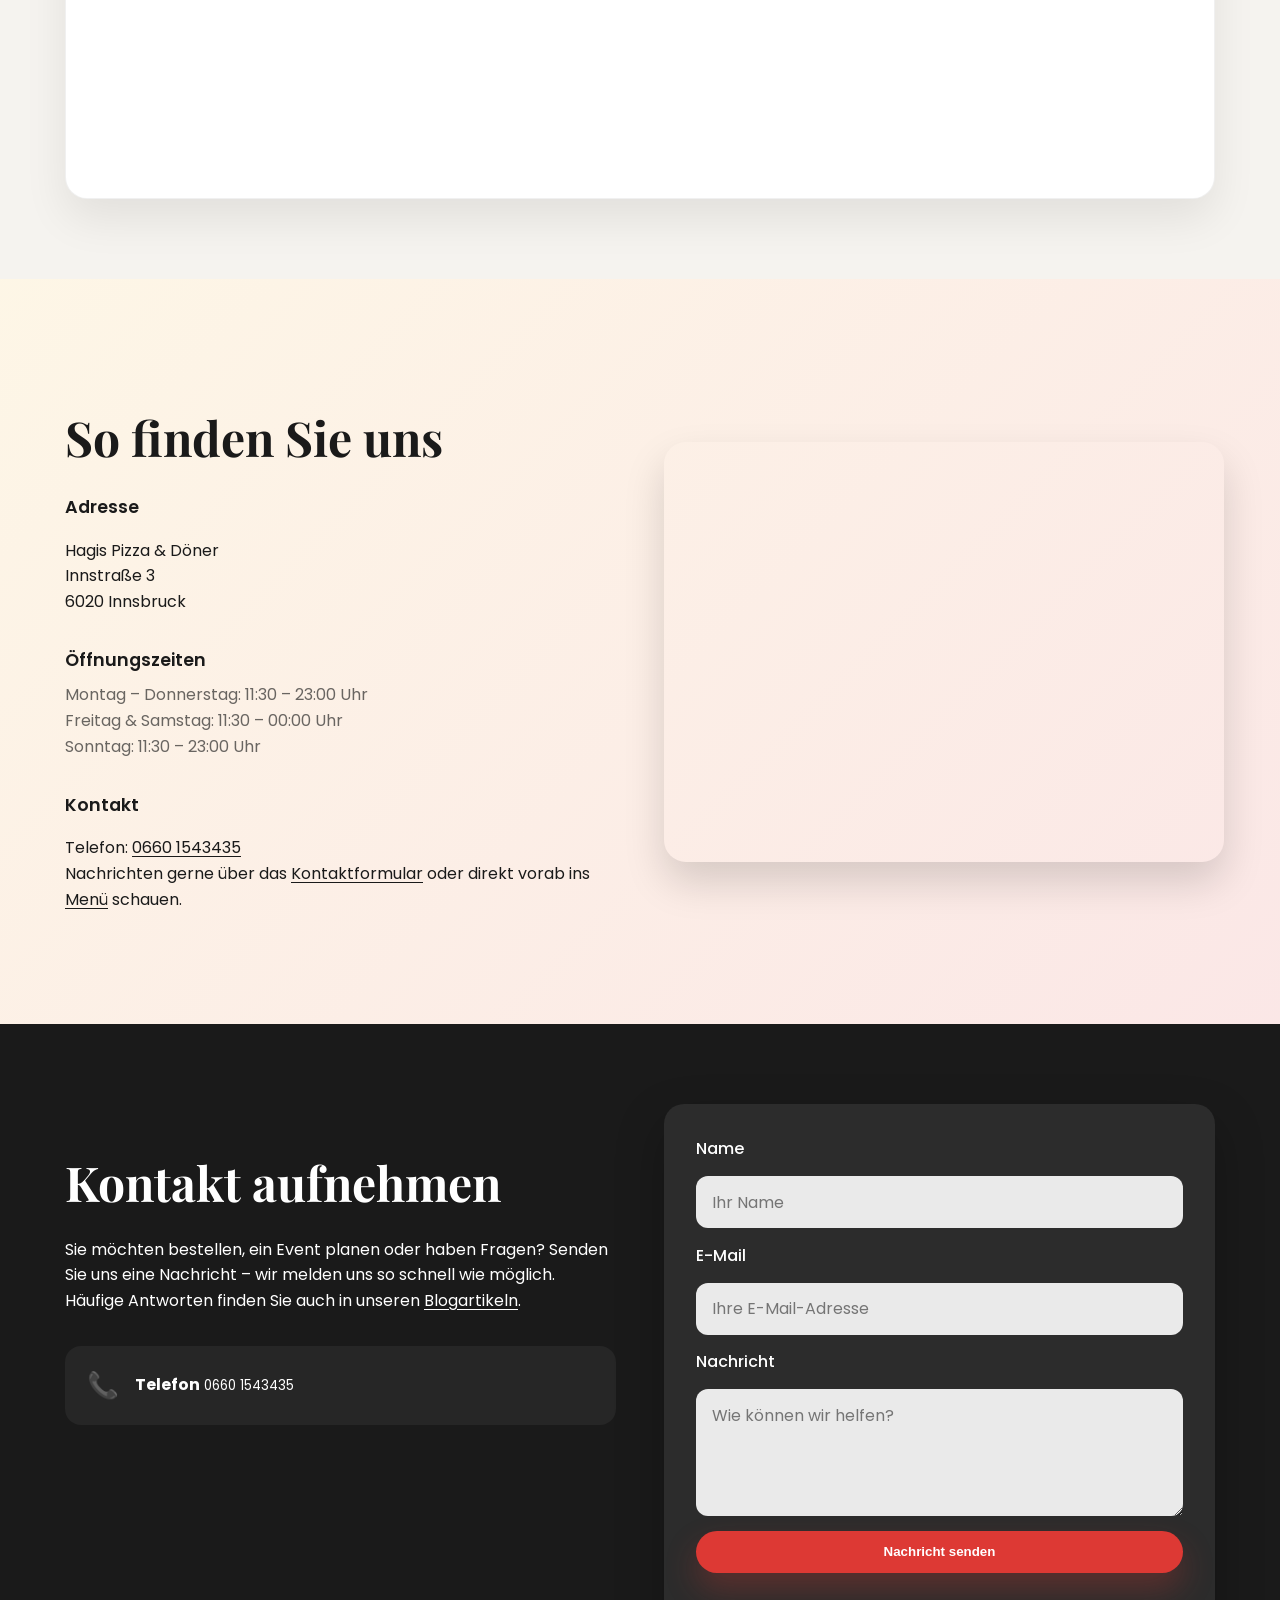
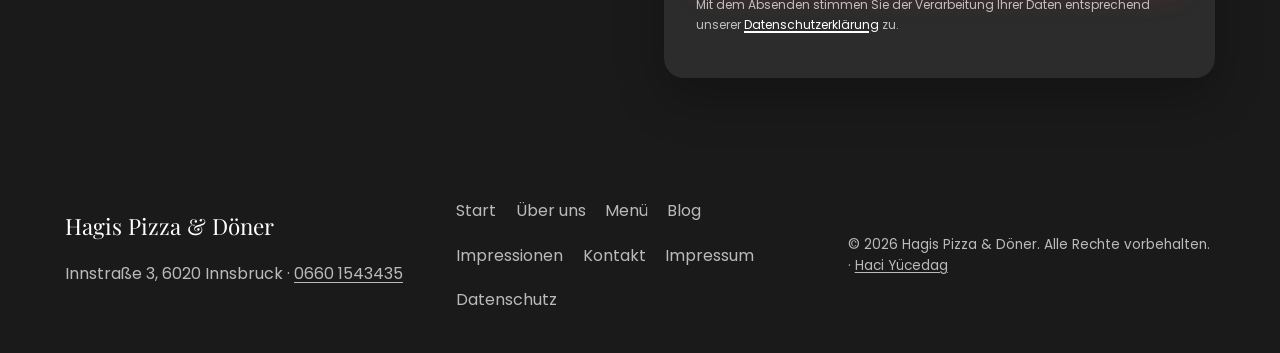
==== commit 6f0835f6: "internal links and favcion" ====
--- a/index.html
+++ b/index.html
@@ -51,7 +51,7 @@
             <div class="container hero-content" data-reveal>
                 <p class="hero-eyebrow">Innstraße 3 · 6020 Innsbruck</p>
                 <h1>Döner &amp; Pizza, die Innsbruck liebt.</h1>
-                <p class="hero-subtitle">Seit mehreren Jahren servieren wir knusprig gegrillten Döner, frisch gebackene Pizza aus unserem Ofen, hausgemachte Saucen und vieles mehr – mitten im Herzen von St. Nikolaus.</p>
+                <p class="hero-subtitle">Seit mehreren Jahren servieren wir knusprig gegrillten Döner, frisch gebackene Pizza aus unserem Ofen, hausgemachte Saucen und vieles mehr – mitten im Herzen von St. Nikolaus. Entdecken Sie direkt unser <a href="menu.html">komplettes Menü</a>, lesen Sie Tipps im <a href="blog.html">Hagis Blog</a> oder senden Sie uns eine <a href="#contact">Anfrage</a>.</p>
                 <div class="hero-actions">
                     <a class="btn btn-primary" href="tel:+436601543435">Jetzt anrufen</a>
                     <a class="btn btn-secondary" href="menu.html">Menü ansehen</a>
@@ -64,7 +64,7 @@
                 <div class="section-content">
                     <h2>Über Hagis Pizza &amp; Döner</h2>
                     <p>In unserer offenen Küche duftet es nach frisch gegrilltem Fleisch, hausgemachten Marinaden, Kräutern und knusprigem Teig. Unser Team um Hagi bereitet jeden Döner frisch auf Bestellung zu und holt jede Pizza heiß aus dem Ofen – mit regionalen Zutaten, die wir täglich erhalten.</p>
-                    <p>Wir glauben, dass gutes Essen verbindet. Deshalb ist unsere Pizzeria &amp; Dönerstube Treffpunkt für Familien, Freunde und alle, die Innsbruck kulinarisch entdecken möchten.</p>
+                    <p>Wir glauben, dass gutes Essen verbindet. Deshalb ist unsere Pizzeria &amp; Dönerstube Treffpunkt für Familien, Freunde und alle, die Innsbruck kulinarisch entdecken möchten. Beliebte Empfehlungen finden Sie in unserem <a href="blog-bester-doener-innsbruck.html">Beitrag zum besten Döner in Innsbruck</a>.</p>
                     <ul class="highlight-list">
                         <li>Signature Döner im Hausgemachten-Fladenbrot</li>
                         <li>Knusprige Pizza &amp; spezielle Saucen</li>
@@ -85,7 +85,7 @@
         <section id="menu-preview" class="section menu">
             <div class="container" data-reveal>
                 <h2>Unsere Favoriten</h2>
-                <p class="section-intro">Döner im Sesam-Fladen, knusprige Pizza-Klassiker und hausgemachte Gerichte – alle Speisen auch zum Mitnehmen.</p>
+                <p class="section-intro">Döner im Sesam-Fladen, knusprige Pizza-Klassiker und hausgemachte Gerichte – alle Speisen auch zum Mitnehmen. Springen Sie direkt zu <a href="menu.html#kategorie-doener">Döner</a>, <a href="menu.html#kategorie-pizza">Pizza</a> oder <a href="menu.html#kategorie-menus">Menüs</a>.</p>
                 <div class="card-grid">
                     <article class="menu-card">
                         <h3>Döner Dürüm</h3>
@@ -162,7 +162,7 @@
         <section id="gallery" class="section gallery">
             <div class="container" data-reveal>
                 <h2>Impressionen</h2>
-                <p class="section-intro">Folgen Sie uns auf Social Media, um die neuesten Kreationen aus Dönergrill und Pizzaofen live zu erleben.</p>
+                <p class="section-intro">Folgen Sie uns auf Social Media, um die neuesten Kreationen aus Dönergrill und Pizzaofen live zu erleben. Für Vergleiche und Tipps schauen Sie auch in unseren <a href="blog.html">Blog</a>.</p>
                 <div id="curator-feed-default-feed-layout">
                     <a href="https://curator.io" target="_blank" rel="noopener noreferrer" class="crt-logo crt-tag">Powered by Curator.io</a>
                 </div>
@@ -172,7 +172,7 @@
         <section id="reviews" class="section reviews">
             <div class="container" data-reveal>
                 <h2>Google Bewertungen</h2>
-                <p class="section-intro">Sehen Sie, wie unsere Gäste Hagis Pizza &amp; Döner bewerten.</p>
+                <p class="section-intro">Sehen Sie, wie unsere Gäste Hagis Pizza &amp; Döner bewerten und planen Sie Ihren Besuch unter <a href="#location">Anfahrt &amp; Öffnungszeiten</a>.</p>
                 <!-- Elfsight Google Reviews | Untitled Google Reviews -->
                 <div class="elfsight-app-85a32a33-6166-4045-805f-50dd1893df71 reviews-widget"></div>
             </div>
@@ -197,7 +197,7 @@
                     <div class="info-block">
                         <h3>Kontakt</h3>
                         <p>Telefon: <a href="tel:+436601543435">0660 1543435</a><br>
-                        Nachrichten gerne über das Kontaktformular.</p>
+                        Nachrichten gerne über das <a href="#contact">Kontaktformular</a> oder direkt vorab ins <a href="menu.html">Menü</a> schauen.</p>
                     </div>
                 </div>
                 <div class="map-wrapper">
@@ -210,7 +210,7 @@
             <div class="container contact-grid" data-reveal>
                 <div class="section-content">
                     <h2>Kontakt aufnehmen</h2>
-                    <p>Sie möchten bestellen, ein Event planen oder haben Fragen? Senden Sie uns eine Nachricht – wir melden uns so schnell wie möglich.</p>
+                    <p>Sie möchten bestellen, ein Event planen oder haben Fragen? Senden Sie uns eine Nachricht – wir melden uns so schnell wie möglich. Häufige Antworten finden Sie auch in unseren <a href="blog.html">Blogartikeln</a>.</p>
                     <div class="contact-details">
                         <a href="tel:+436601543435" class="contact-tile">
                             <span class="contact-icon">📞</span>
--- a/styles.css
+++ b/styles.css
@@ -306,6 +306,12 @@
 .container.narrow {
     max-width: 720px;
     text-align: center;
+}
+
+.menu-intro-links {
+    margin: 1rem 0 0;
+    color: var(--color-muted);
+    font-size: 0.95rem;
 }
 
 .menu-page .site-nav a[data-page="menu"] {
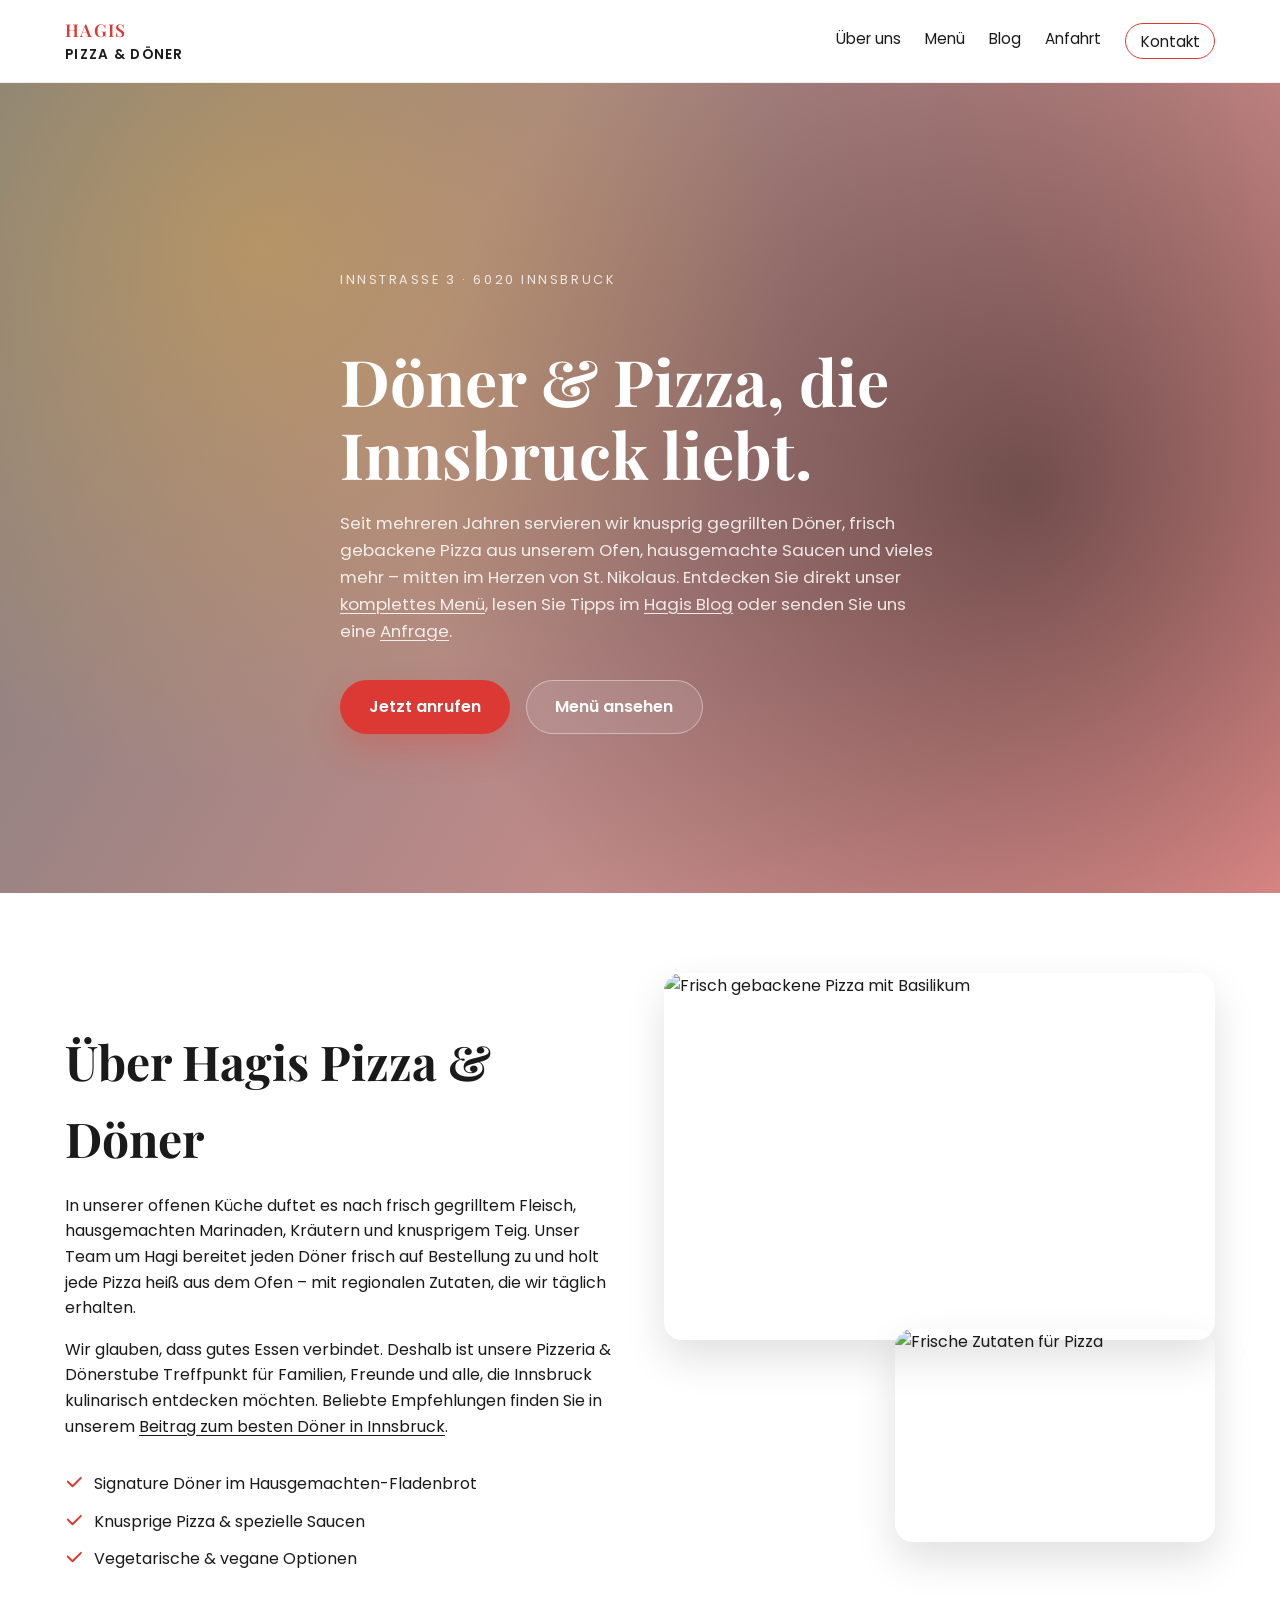
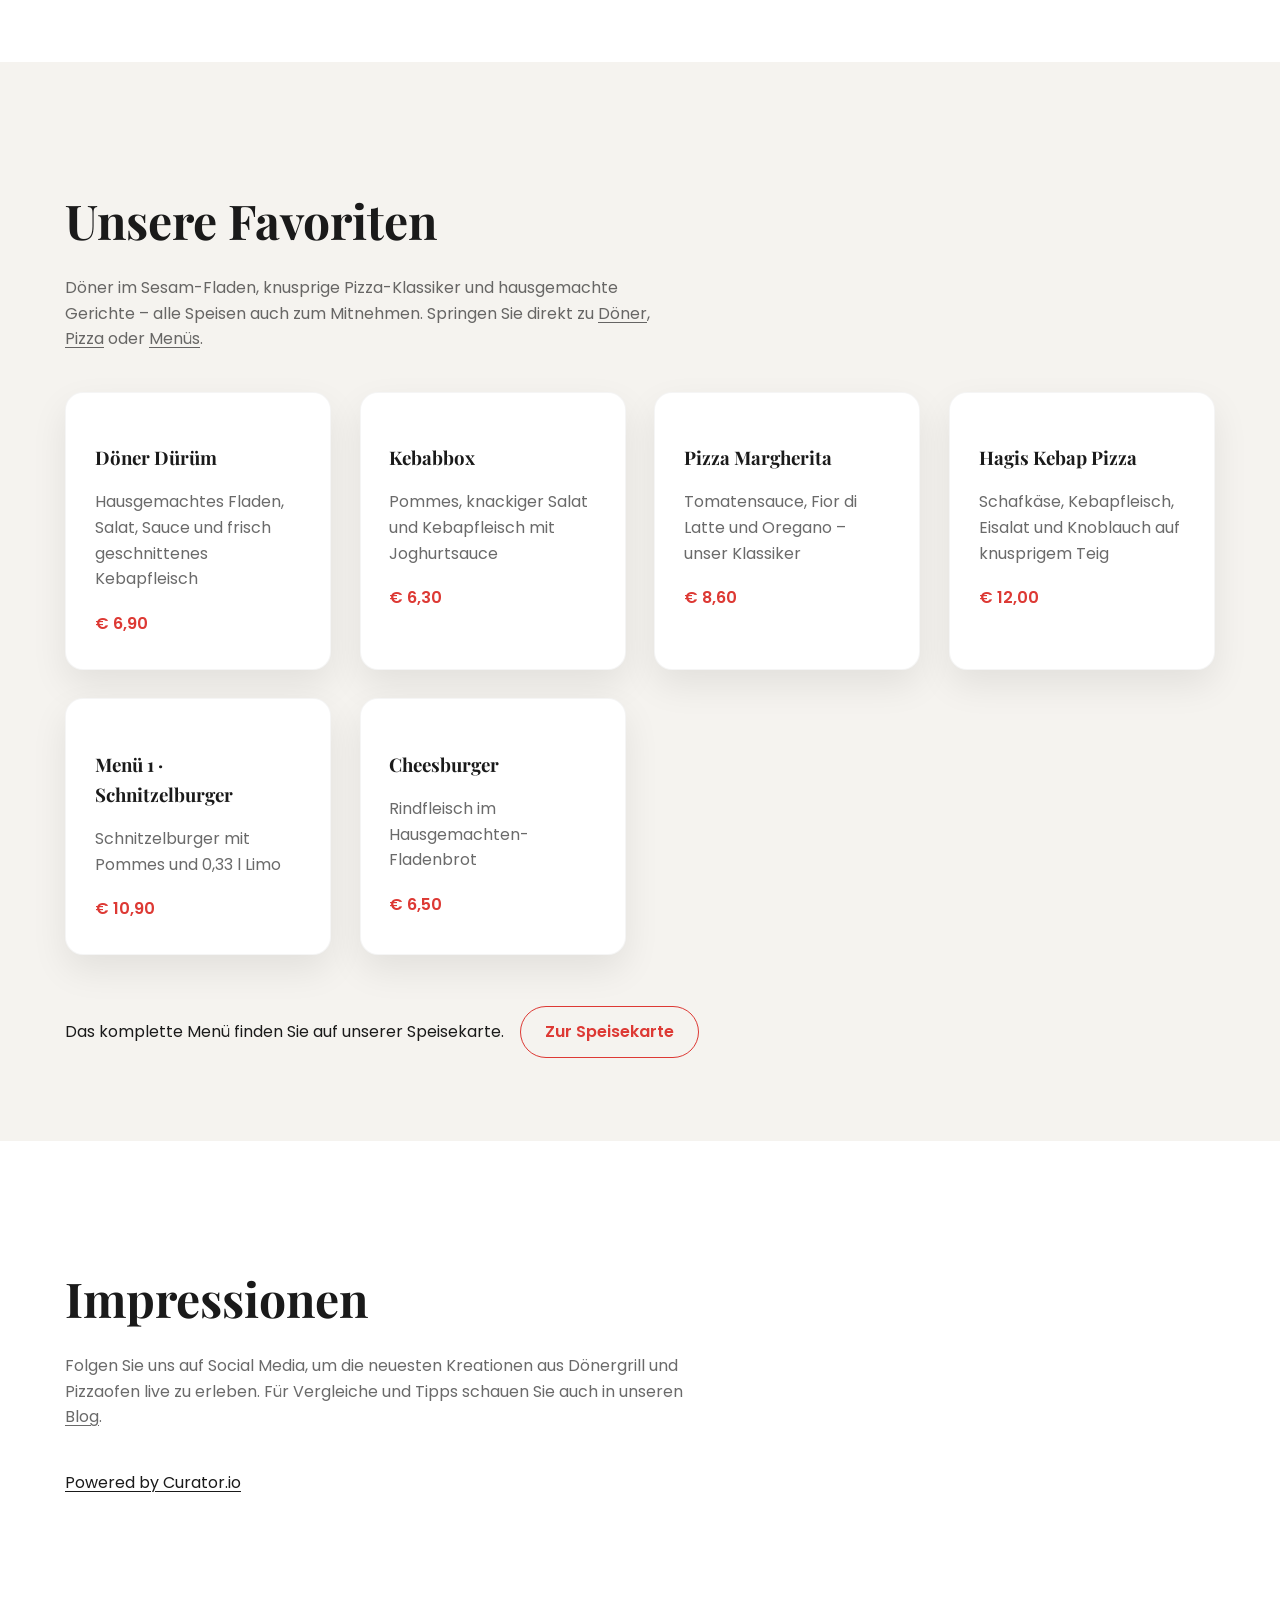
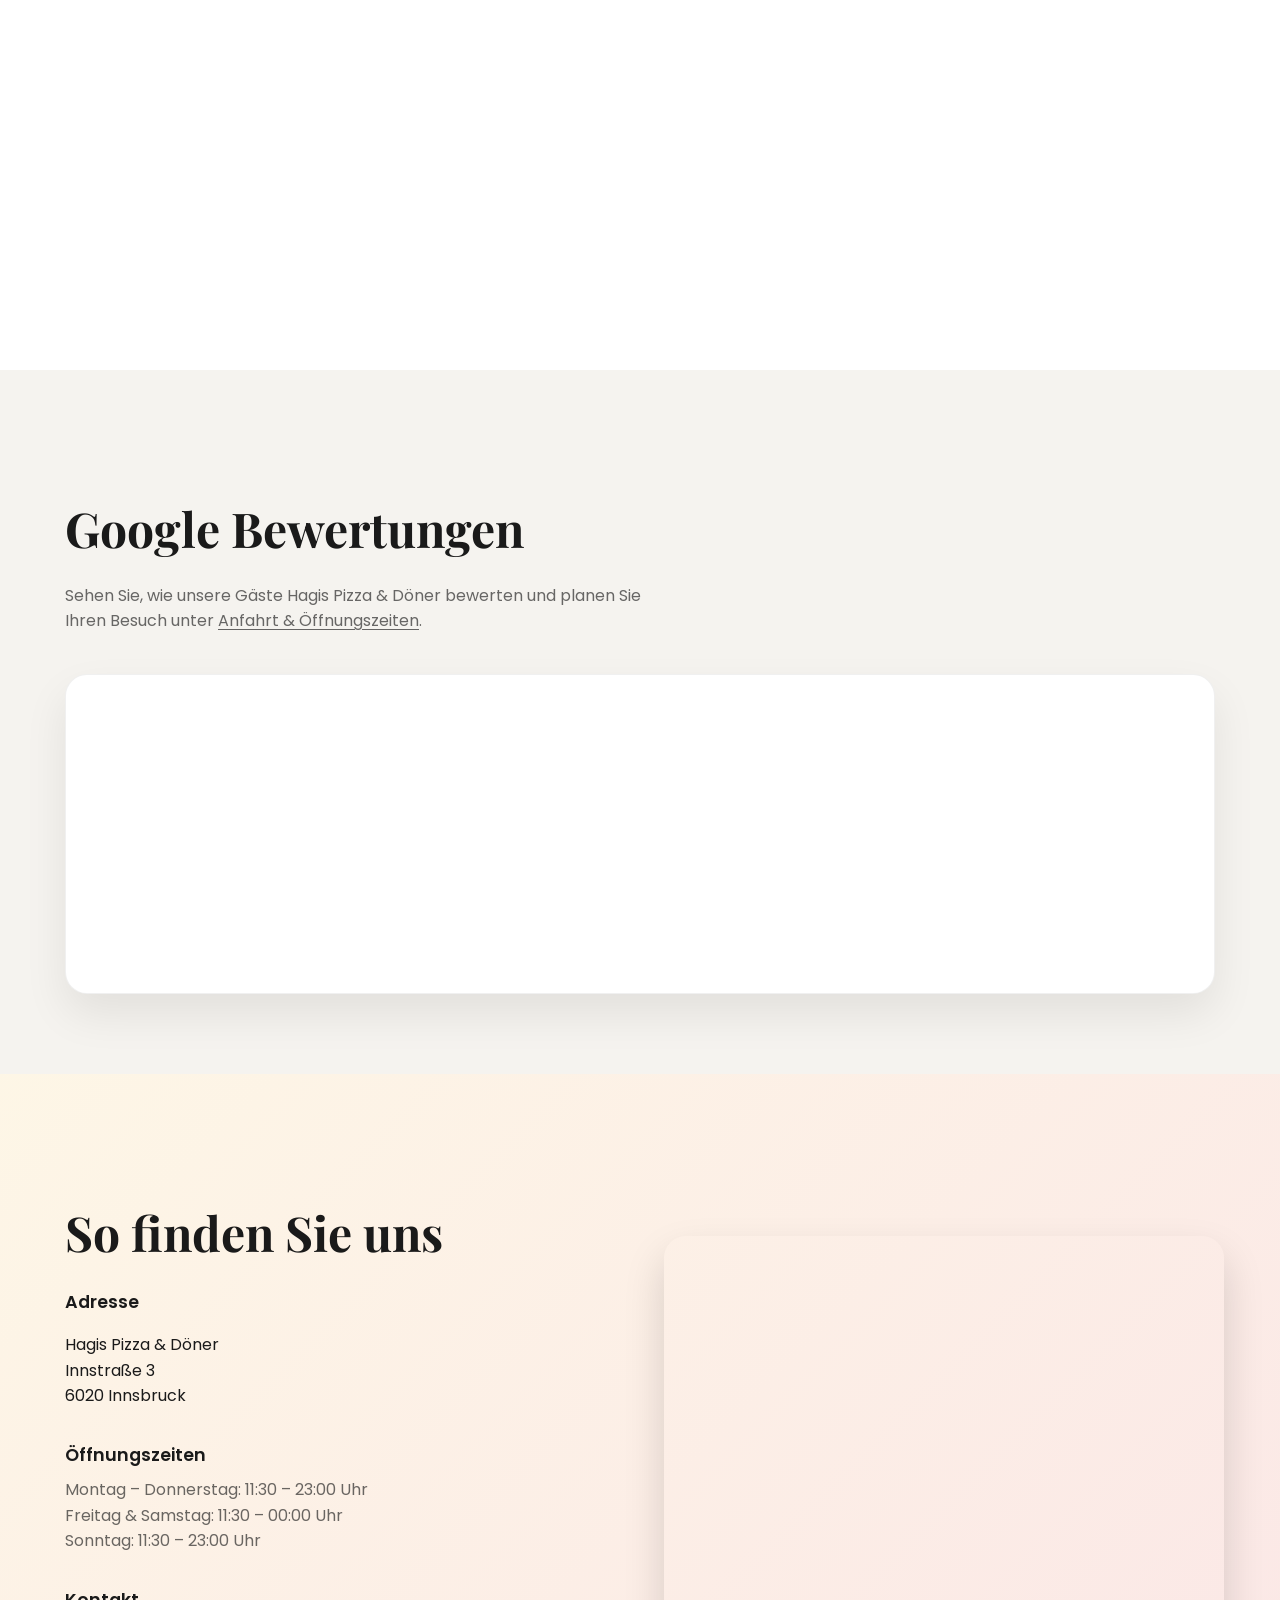
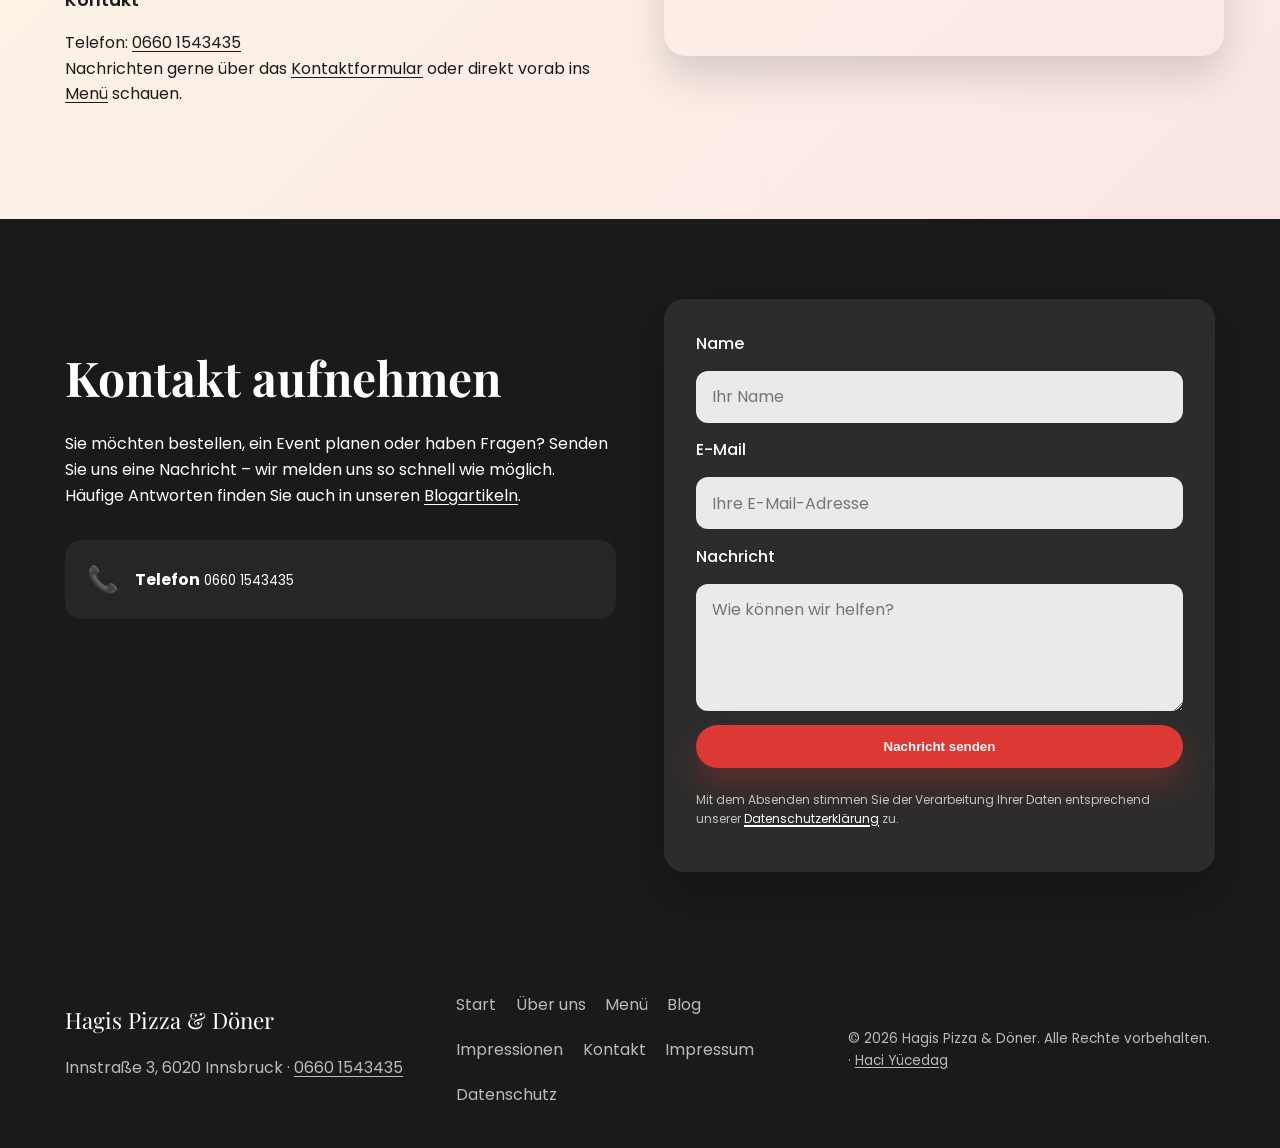
==== commit 6523146d: "fixing small issues" ====
--- a/index.html
+++ b/index.html
@@ -38,7 +38,6 @@
                 <a href="#about">Über uns</a>
                 <a href="menu.html">Menü</a>
                 <a href="blog.html" data-page="blog">Blog</a>
-                <a href="#gallery">Impressionen</a>
                 <a href="#location">Anfahrt</a>
                 <a href="#contact" class="nav-cta">Kontakt</a>
             </nav>
@@ -122,40 +121,6 @@
                     <p>Das komplette Menü finden Sie auf unserer Speisekarte.</p>
                     <a class="btn btn-outline" href="menu.html">Zur Speisekarte</a>
                 </div>
-            </div>
-        </section>
-
-        <section id="blog-highlights" class="section blog-teaser">
-            <div class="container" data-reveal>
-                <h2>Aus dem Blog: Döner-Wissen aus Innsbruck</h2>
-                <p class="section-intro">Tipps, Hintergründe und ehrliche Vergleiche rund um den besten Döner in Innsbruck mit Fokus auf Qualität, Frische und Geschmack.</p>
-                <div class="blog-grid">
-                    <article class="blog-card">
-                        <p class="blog-tag">Ratgeber</p>
-                        <h3>Warum viele sagen: Bester Döner in Innsbruck?</h3>
-                        <p>Was einen wirklich starken Döner ausmacht und warum Hagis bei Fleisch, Brot und Saucen punktet.</p>
-                        <a class="btn btn-outline" href="blog-bester-doener-innsbruck.html">Artikel lesen</a>
-                    </article>
-                    <article class="blog-card">
-                        <p class="blog-tag">Qualität</p>
-                        <h3>Was einen guten Döner wirklich besser macht</h3>
-                        <p>Frische Zutaten, richtige Schnittechnik und saubere Abläufe in der Küche entscheiden über den Geschmack.</p>
-                        <a class="btn btn-outline" href="blog-warum-hagis-doener-besonders-ist.html">Artikel lesen</a>
-                    </article>
-                    <article class="blog-card">
-                        <p class="blog-tag">Vergleich</p>
-                        <h3>Döner oder Dürüm: Was passt zu dir?</h3>
-                        <p>Direkter Vergleich mit Portionsgröße, Crunch, Sauce-Verteilung und Empfehlung für verschiedene Hungerlevel.</p>
-                        <a class="btn btn-outline" href="blog-doener-oder-dueruem.html">Artikel lesen</a>
-                    </article>
-                    <article class="blog-card">
-                        <p class="blog-tag">Guide</p>
-                        <h3>Pizza &amp; Döner kombinieren wie ein Local</h3>
-                        <p>Beliebte Kombis, Beilagen und Getränke für Gruppen und späte Abende in Innsbruck.</p>
-                        <a class="btn btn-outline" href="blog-pizza-doener-kombination.html">Artikel lesen</a>
-                    </article>
-                </div>
-                <p class="blog-more-link"><a href="blog.html">Alle Blogbeiträge ansehen</a></p>
             </div>
         </section>
 
--- a/styles.css
+++ b/styles.css
@@ -453,6 +453,58 @@
 
 .blog-inline-links ul {
     margin: 0;
+}
+
+.blog-faq-section {
+    background: linear-gradient(135deg, rgba(242, 182, 50, 0.12), rgba(221, 57, 52, 0.08));
+}
+
+.blog-faq-grid {
+    display: grid;
+    gap: 0.9rem;
+    max-width: 920px;
+}
+
+.blog-faq-item {
+    border: 1px solid rgba(0, 0, 0, 0.08);
+    border-radius: 16px;
+    background: var(--color-light);
+    box-shadow: 0 10px 24px rgba(0, 0, 0, 0.06);
+    overflow: hidden;
+}
+
+.blog-faq-item summary {
+    list-style: none;
+    cursor: pointer;
+    font-weight: 600;
+    padding: 1rem 1.2rem;
+    color: var(--color-dark);
+}
+
+.blog-faq-item summary::-webkit-details-marker {
+    display: none;
+}
+
+.blog-faq-item summary::after {
+    content: "+";
+    float: right;
+    font-size: 1.1rem;
+    line-height: 1;
+    color: var(--color-primary);
+}
+
+.blog-faq-item[open] summary::after {
+    content: "−";
+}
+
+.blog-faq-item p {
+    margin: 0;
+    padding: 0 1.2rem 1rem;
+    color: var(--color-muted);
+}
+
+.blog-faq-item a {
+    font-weight: 600;
 }
 
 .menu-controls {
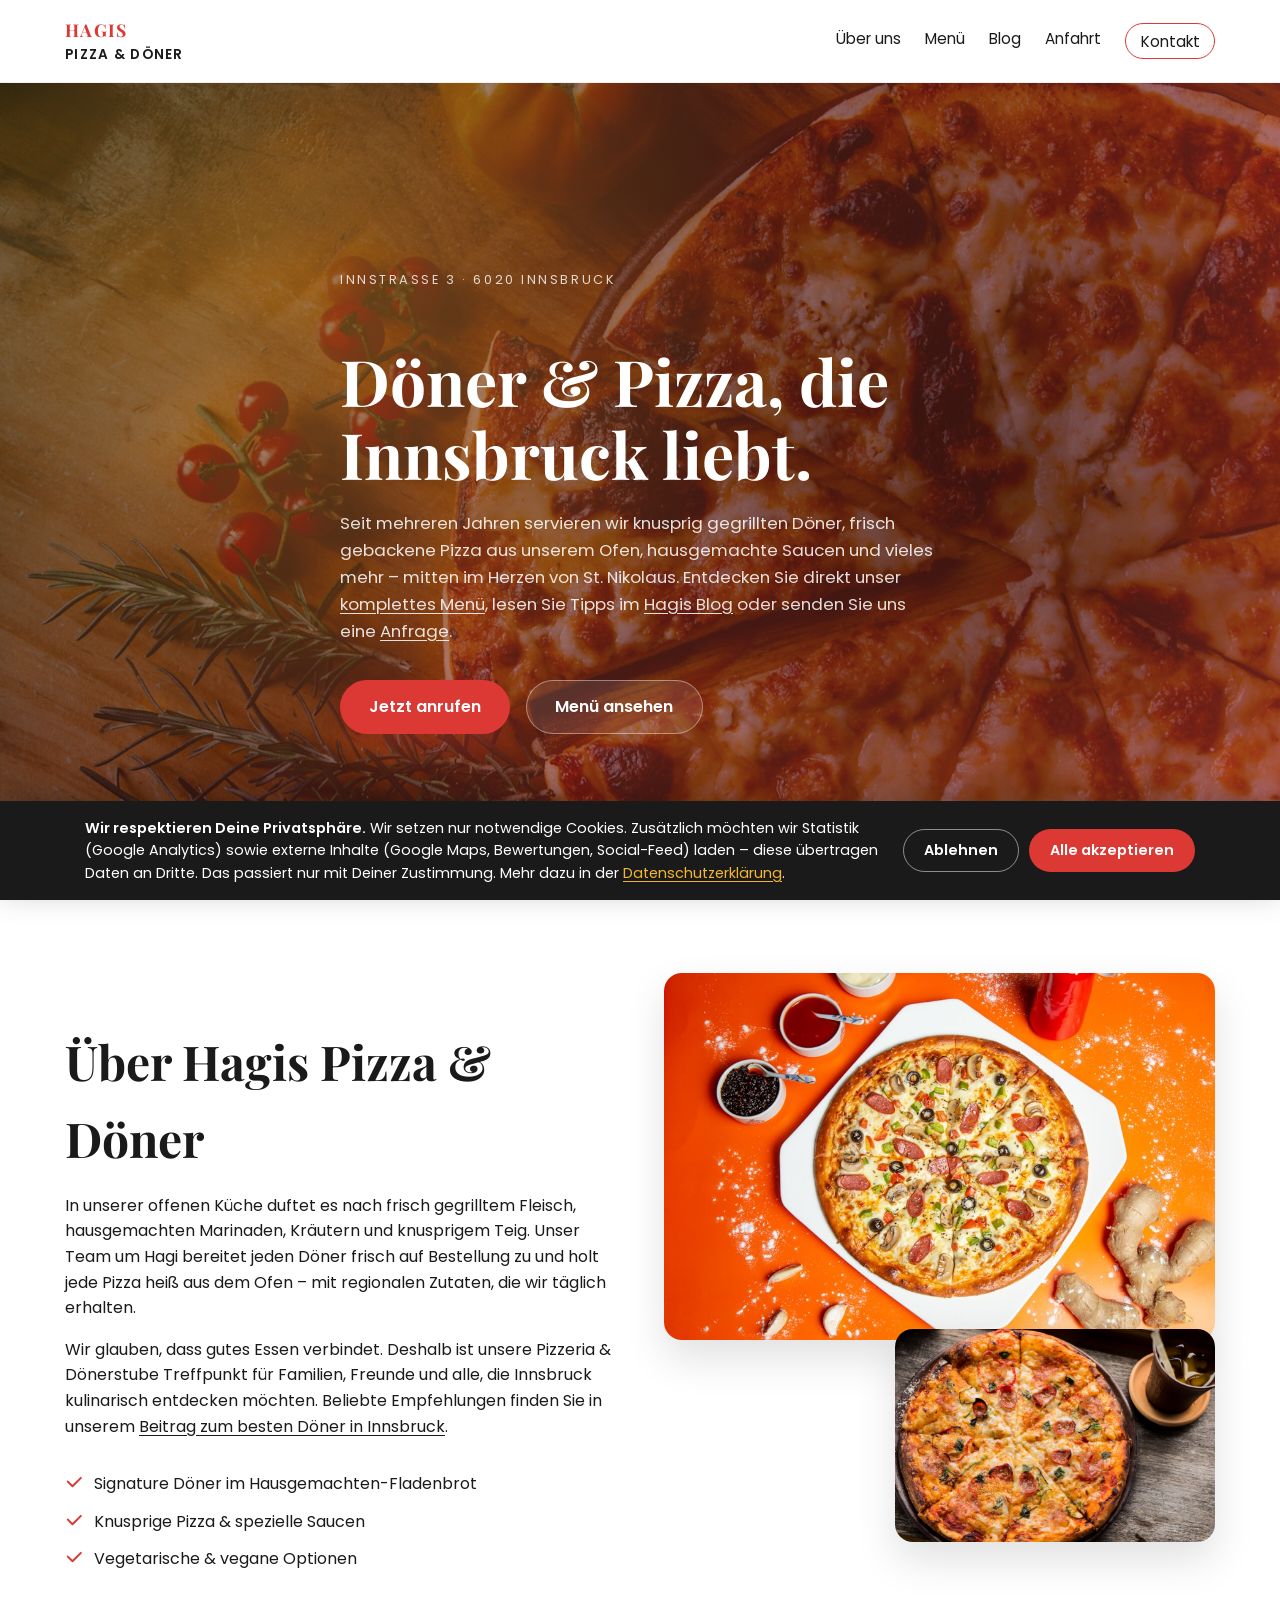
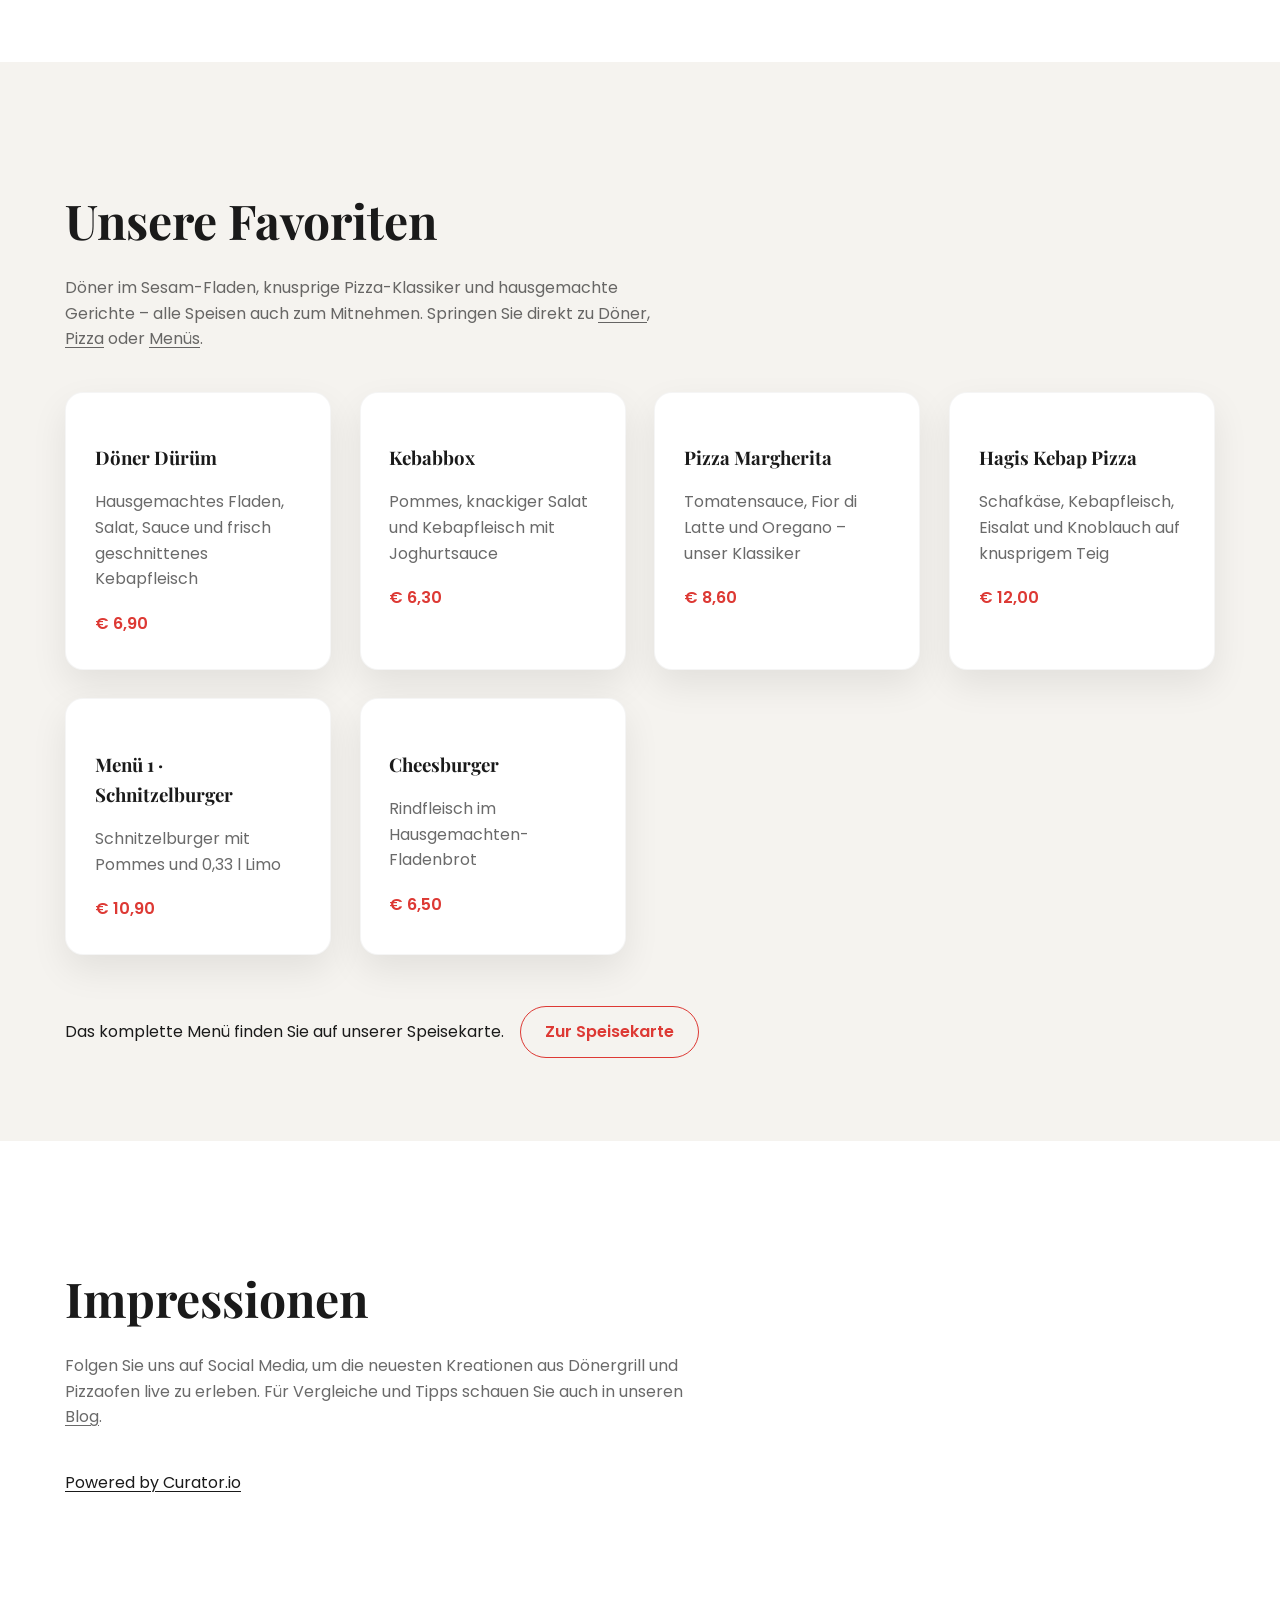
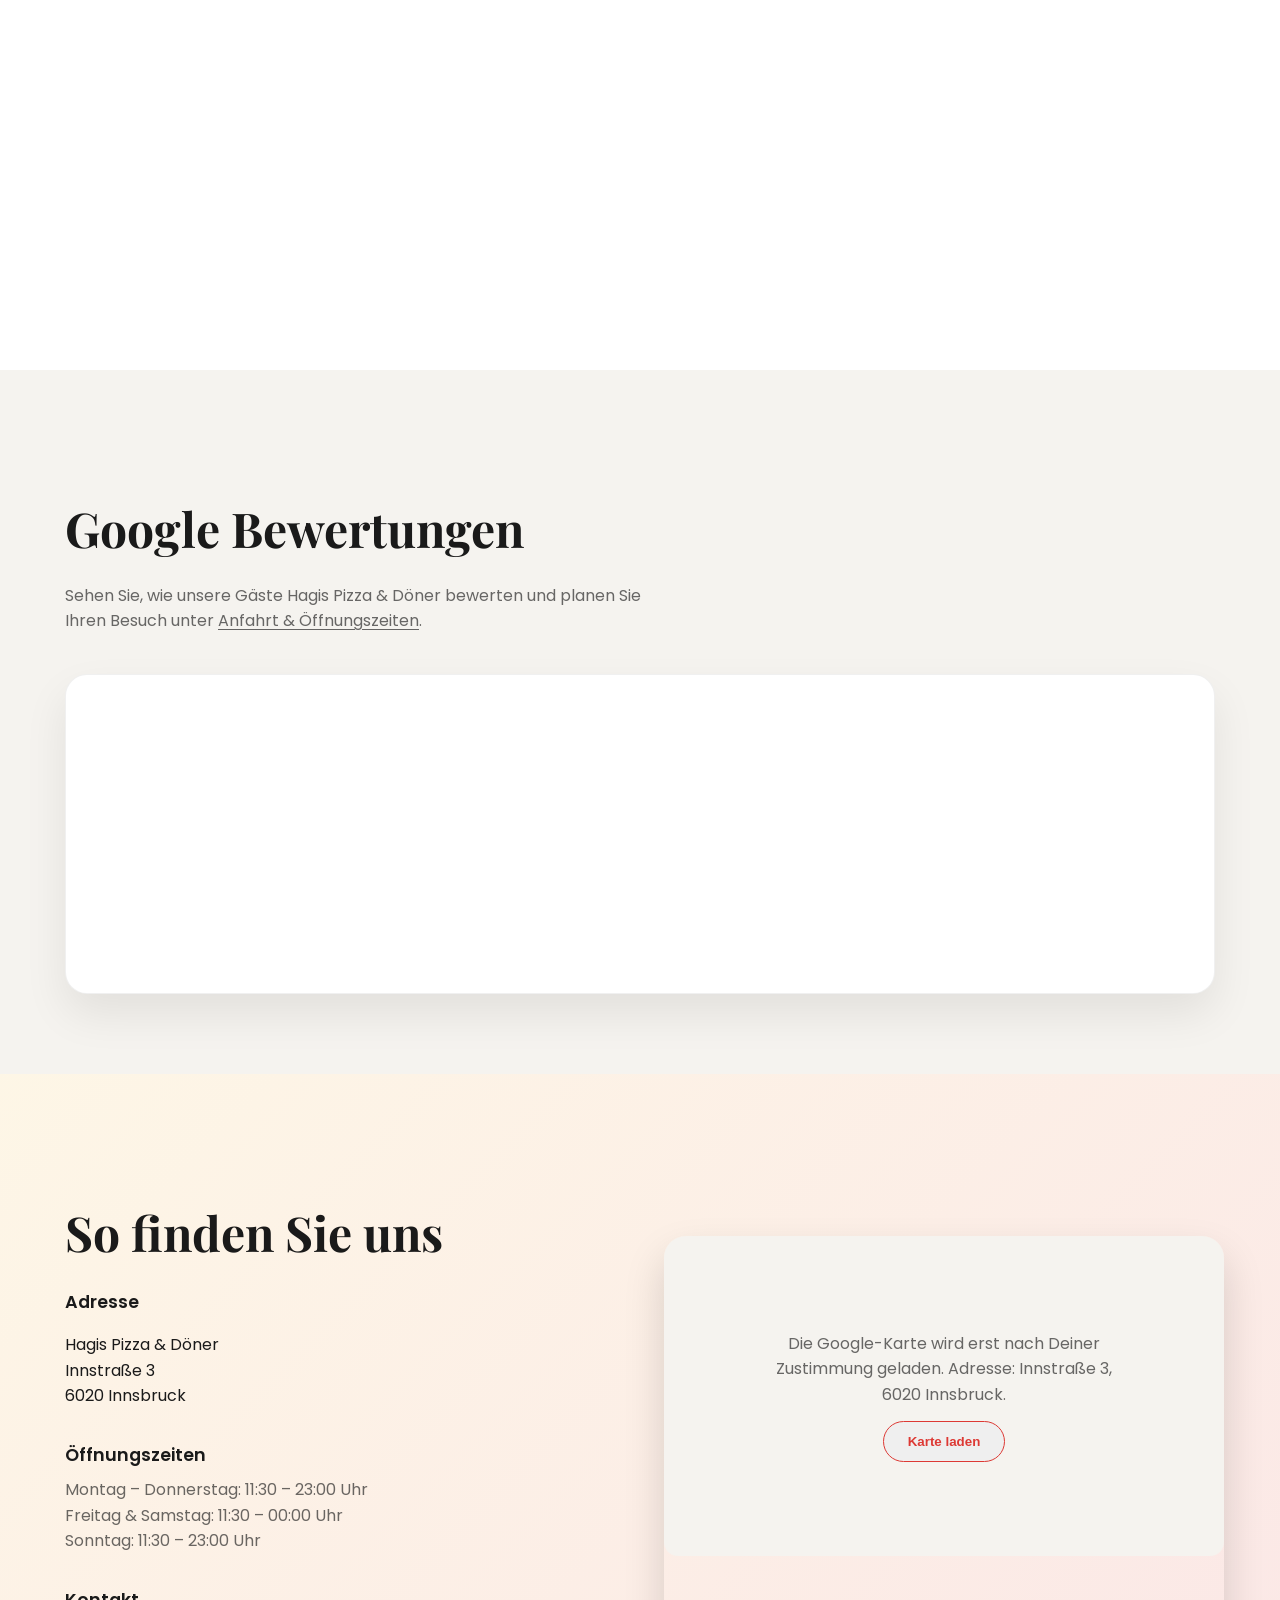
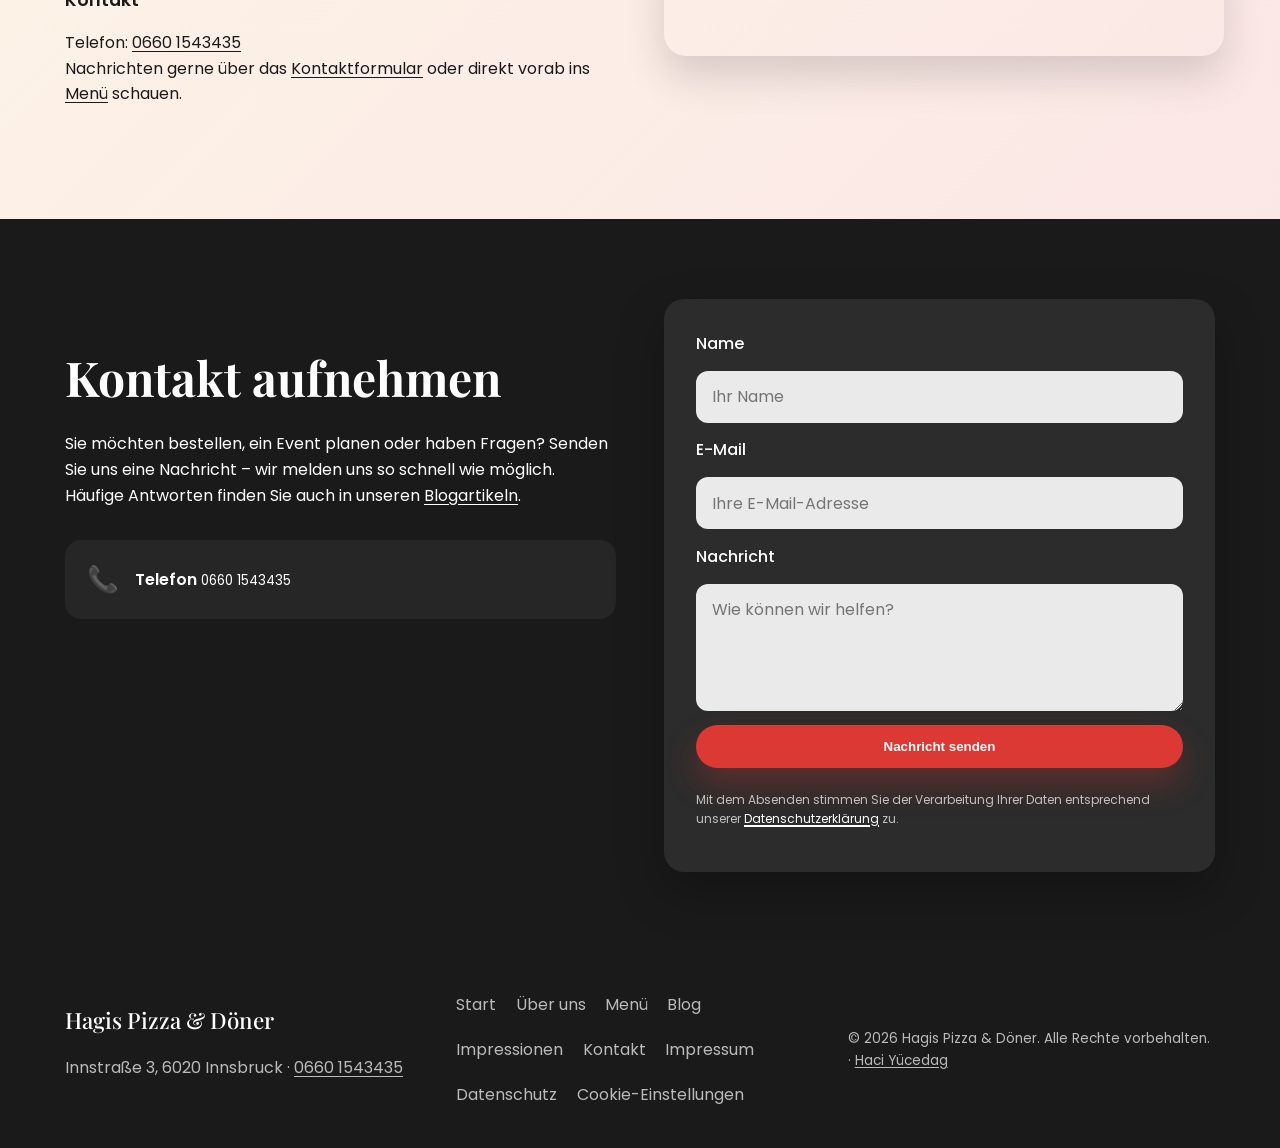
==== commit 454cc1f9: "SEO/GEO, DSGVO-Consent & Self-Hosting für Umzug auf hagisdöner.at - Domain überall von netlify.app a" ====
--- a/index.html
+++ b/index.html
@@ -1,25 +1,82 @@
 <!DOCTYPE html>
-<html lang="de">
+<html lang="de-AT">
 <head>
     <meta charset="UTF-8">
     <meta name="viewport" content="width=device-width, initial-scale=1.0">
     <title>Hagis Pizza &amp; Döner | Innstraße 3, Innsbruck</title>
     <meta name="description" content="Entdecken Sie Hagis Pizza &amp; Döner in der Innstraße 3 in Innsbruck. Döner, frische Pizza, gemütliches Ambiente und Abholung.">
-    <!-- Google tag (gtag.js) -->
-    <script async src="https://www.googletagmanager.com/gtag/js?id=G-CBM5F1KNLP"></script>
-    <script>
-      window.dataLayer = window.dataLayer || [];
-      function gtag(){dataLayer.push(arguments);}
-      gtag('js', new Date());
-
-      gtag('config', 'G-CBM5F1KNLP');
+    <link rel="canonical" href="https://xn--hagisdner-57a.at/">
+    <meta name="robots" content="index, follow">
+    <meta property="og:site_name" content="Hagis Pizza &amp; Döner">
+    <meta property="og:type" content="restaurant.restaurant">
+    <meta property="og:locale" content="de_AT">
+    <meta property="og:title" content="Hagis Pizza &amp; Döner | Innstraße 3, Innsbruck">
+    <meta property="og:description" content="Döner, frische Pizza, Burger und Menüs in Innsbruck. Frisch gegrillt, hausgemachte Saucen, Abholung – in der Innstraße 3.">
+    <meta property="og:url" content="https://xn--hagisdner-57a.at/">
+    <meta property="og:image" content="https://xn--hagisdner-57a.at/og-image.jpg">
+    <meta name="twitter:card" content="summary_large_image">
+    <meta name="twitter:title" content="Hagis Pizza &amp; Döner | Innsbruck">
+    <meta name="twitter:description" content="Döner, frische Pizza, Burger und Menüs in Innsbruck – Innstraße 3.">
+    <meta name="twitter:image" content="https://xn--hagisdner-57a.at/og-image.jpg">
+    <script type="application/ld+json">
+      {
+        "@context": "https://schema.org",
+        "@type": "WebSite",
+        "name": "Hagis Pizza & Döner",
+        "alternateName": "Hagis Pizzeria",
+        "url": "https://xn--hagisdner-57a.at/"
+      }
     </script>
+    <script type="application/ld+json">
+      {
+        "@context": "https://schema.org",
+        "@type": "Restaurant",
+        "@id": "https://xn--hagisdner-57a.at/#restaurant",
+        "name": "Hagis Pizza & Döner",
+        "alternateName": "Hagis Pizzeria",
+        "url": "https://xn--hagisdner-57a.at/",
+        "image": "https://xn--hagisdner-57a.at/og-image.jpg",
+        "telephone": "+43 660 1543435",
+        "priceRange": "€€",
+        "servesCuisine": ["Pizza", "Döner", "Kebap", "Burger", "Türkisch"],
+        "hasMenu": "https://xn--hagisdner-57a.at/menu.html",
+        "acceptsReservations": "False",
+        "address": {
+          "@type": "PostalAddress",
+          "streetAddress": "Innstraße 3",
+          "postalCode": "6020",
+          "addressLocality": "Innsbruck",
+          "addressRegion": "Tirol",
+          "addressCountry": "AT"
+        },
+        "geo": {
+          "@type": "GeoCoordinates",
+          "latitude": 47.2711238,
+          "longitude": 11.3930449
+        },
+        "hasMap": "https://www.google.com/maps/search/?api=1&query=47.2711238,11.3930449",
+        "openingHoursSpecification": [
+          {
+            "@type": "OpeningHoursSpecification",
+            "dayOfWeek": ["Monday", "Tuesday", "Wednesday", "Thursday", "Sunday"],
+            "opens": "11:30",
+            "closes": "23:00"
+          },
+          {
+            "@type": "OpeningHoursSpecification",
+            "dayOfWeek": ["Friday", "Saturday"],
+            "opens": "11:30",
+            "closes": "00:00"
+          }
+        ]
+      }
+    </script>
+    <!-- Cookies/Dienste erst nach Zustimmung (DSGVO) -->
+    <script defer src="consent.js"></script>
     <script>
       document.documentElement.classList.add('js');
     </script>
-    <link rel="preconnect" href="https://fonts.googleapis.com">
-    <link rel="preconnect" href="https://fonts.gstatic.com" crossorigin>
-    <link href="https://fonts.googleapis.com/css2?family=Playfair+Display:wght@500;700&family=Poppins:wght@300;400;500;600&display=swap" rel="stylesheet">
+    <link rel="stylesheet" href="fonts.css">
     <link rel="stylesheet" href="styles.css">
     <link rel="icon" type="image/svg+xml" href="favicon.svg">
     <script defer src="script.js"></script>
@@ -72,10 +129,10 @@
                 </div>
                 <div class="section-media">
                     <div class="media-card">
-                        <img src="https://images.unsplash.com/photo-1604382354936-07c5d9983bd3?auto=format&fit=crop&w=900&q=80" alt="Frisch gebackene Pizza mit Basilikum" width="900" height="600" loading="lazy" decoding="async">
+                        <img src="images/about-1.jpg" alt="Frisch gebackene Pizza mit Basilikum" width="900" height="600" loading="lazy" decoding="async">
                     </div>
                     <div class="media-card media-card--offset">
-                        <img src="https://images.unsplash.com/photo-1506354666786-959d6d497f1a?auto=format&fit=crop&w=900&q=80" alt="Frische Zutaten für Pizza" width="900" height="600" loading="lazy" decoding="async">
+                        <img src="images/about-2.jpg" alt="Frische Zutaten für Pizza" width="900" height="600" loading="lazy" decoding="async">
                     </div>
                 </div>
             </div>
@@ -166,7 +223,11 @@
                     </div>
                 </div>
                 <div class="map-wrapper">
-                    <iframe title="Karte zur Hagis Pizza &amp; Döner Innsbruck" src="https://www.google.com/maps/embed?pb=!1m18!1m12!1m3!1d2669.7019692059797!2d11.393044877205017!3d47.27112376562247!2m3!1f0!2f0!3f0!3m2!1i1024!2i768!4f13.1!3m3!1m2!1s0x4774e27f8e943bb9%3A0x9cf20c8caa4b7d20!2sInnstra%C3%9Fe%203%2C%206020%20Innsbruck!5e0!3m2!1sde!2sat!4v1700000000000!5m2!1sde!2sat" width="640" height="480" loading="lazy" referrerpolicy="no-referrer-when-downgrade"></iframe>
+                    <iframe id="map-frame" title="Karte zur Hagis Pizza &amp; Döner Innsbruck" data-src="https://www.google.com/maps/embed?pb=!1m18!1m12!1m3!1d2669.7019692059797!2d11.393044877205017!3d47.27112376562247!2m3!1f0!2f0!3f0!3m2!1i1024!2i768!4f13.1!3m3!1m2!1s0x4774e27f8e943bb9%3A0x9cf20c8caa4b7d20!2sInnstra%C3%9Fe%203%2C%206020%20Innsbruck!5e0!3m2!1sde!2sat!4v1700000000000!5m2!1sde!2sat" width="640" height="480" loading="lazy" referrerpolicy="no-referrer-when-downgrade" style="border:0;display:none"></iframe>
+                    <div id="map-placeholder" class="map-placeholder">
+                        <p>Die Google-Karte wird erst nach Deiner Zustimmung geladen. Adresse: Innstraße 3, 6020 Innsbruck.</p>
+                        <button type="button" id="map-load-btn" class="btn btn-outline">Karte laden</button>
+                    </div>
                 </div>
             </div>
         </section>
@@ -221,20 +282,41 @@
                 <a href="#contact">Kontakt</a>
                 <a href="impressum.html">Impressum</a>
                 <a href="datenschutz.html">Datenschutz</a>
+                <a href="#" class="js-consent-settings">Cookie-Einstellungen</a>
             </div>
             <div class="footer-meta">
                 <p>© <span id="current-year"></span> Hagis Pizza &amp; Döner. Alle Rechte vorbehalten. · <a href="https://hasanyucedagportfolio.vercel.app/" target="_blank" rel="noopener noreferrer">Haci Yücedag</a></p>
             </div>
         </div>
     </footer>
-    <script type="text/javascript">
-    /* curator-feed-default-feed-layout */
-    (function(){
-    var i,e,d=document,s="script";i=d.createElement("script");i.async=1;i.charset="UTF-8";
-    i.src="https://cdn.curator.io/published/296a8c59-51cf-45e0-9f65-c29cb2ef8a4d.js";
-    e=d.getElementsByTagName(s)[0];e.parentNode.insertBefore(i, e);
+    <script>
+    /* Externe Inhalte (Curator, Elfsight, Google Maps) erst nach Zustimmung laden */
+    (function () {
+      function loadCurator() {
+        var i, e, d = document, s = "script";
+        i = d.createElement(s); i.async = 1; i.charset = "UTF-8";
+        i.src = "https://cdn.curator.io/published/296a8c59-51cf-45e0-9f65-c29cb2ef8a4d.js";
+        e = d.getElementsByTagName(s)[0]; e.parentNode.insertBefore(i, e);
+      }
+      function loadElfsight() {
+        var s = document.createElement("script");
+        s.src = "https://elfsightcdn.com/platform.js"; s.async = true;
+        document.body.appendChild(s);
+      }
+      function loadMap() {
+        var f = document.getElementById("map-frame");
+        var p = document.getElementById("map-placeholder");
+        if (f && f.dataset.src && !f.src) { f.src = f.dataset.src; f.style.display = "block"; }
+        if (p) { p.style.display = "none"; }
+      }
+      function initExternal() { loadCurator(); loadElfsight(); loadMap(); }
+
+      if (window.hagisConsent === "accepted") { initExternal(); }
+      else { document.addEventListener("hagis-consent-granted", initExternal, { once: true }); }
+
+      var btn = document.getElementById("map-load-btn");
+      if (btn) { btn.addEventListener("click", loadMap); }
     })();
     </script>
-    <script src="https://elfsightcdn.com/platform.js" async></script>
 </body>
 </html>
--- a/fonts.css
+++ b/fonts.css
@@ -0,0 +1,121 @@
+/* Selbst gehostete Schriften – kein Abruf von Google (DSGVO) */
+
+/* Playfair Display 500 · latin-ext */
+@font-face {
+  font-family: 'Playfair Display';
+  font-style: normal;
+  font-weight: 500;
+  font-display: swap;
+  src: url(fonts/playfair-display-500-latin-ext.woff2) format('woff2');
+  unicode-range: U+0100-02BA, U+02BD-02C5, U+02C7-02CC, U+02CE-02D7, U+02DD-02FF, U+0304, U+0308, U+0329, U+1D00-1DBF, U+1E00-1E9F, U+1EF2-1EFF, U+2020, U+20A0-20AB, U+20AD-20C0, U+2113, U+2C60-2C7F, U+A720-A7FF;
+}
+
+/* Playfair Display 500 · latin */
+@font-face {
+  font-family: 'Playfair Display';
+  font-style: normal;
+  font-weight: 500;
+  font-display: swap;
+  src: url(fonts/playfair-display-500-latin.woff2) format('woff2');
+  unicode-range: U+0000-00FF, U+0131, U+0152-0153, U+02BB-02BC, U+02C6, U+02DA, U+02DC, U+0304, U+0308, U+0329, U+2000-206F, U+20AC, U+2122, U+2191, U+2193, U+2212, U+2215, U+FEFF, U+FFFD;
+}
+
+/* Playfair Display 700 · latin-ext */
+@font-face {
+  font-family: 'Playfair Display';
+  font-style: normal;
+  font-weight: 700;
+  font-display: swap;
+  src: url(fonts/playfair-display-700-latin-ext.woff2) format('woff2');
+  unicode-range: U+0100-02BA, U+02BD-02C5, U+02C7-02CC, U+02CE-02D7, U+02DD-02FF, U+0304, U+0308, U+0329, U+1D00-1DBF, U+1E00-1E9F, U+1EF2-1EFF, U+2020, U+20A0-20AB, U+20AD-20C0, U+2113, U+2C60-2C7F, U+A720-A7FF;
+}
+
+/* Playfair Display 700 · latin */
+@font-face {
+  font-family: 'Playfair Display';
+  font-style: normal;
+  font-weight: 700;
+  font-display: swap;
+  src: url(fonts/playfair-display-700-latin.woff2) format('woff2');
+  unicode-range: U+0000-00FF, U+0131, U+0152-0153, U+02BB-02BC, U+02C6, U+02DA, U+02DC, U+0304, U+0308, U+0329, U+2000-206F, U+20AC, U+2122, U+2191, U+2193, U+2212, U+2215, U+FEFF, U+FFFD;
+}
+
+/* Poppins 300 · latin-ext */
+@font-face {
+  font-family: 'Poppins';
+  font-style: normal;
+  font-weight: 300;
+  font-display: swap;
+  src: url(fonts/poppins-300-latin-ext.woff2) format('woff2');
+  unicode-range: U+0100-02BA, U+02BD-02C5, U+02C7-02CC, U+02CE-02D7, U+02DD-02FF, U+0304, U+0308, U+0329, U+1D00-1DBF, U+1E00-1E9F, U+1EF2-1EFF, U+2020, U+20A0-20AB, U+20AD-20C0, U+2113, U+2C60-2C7F, U+A720-A7FF;
+}
+
+/* Poppins 300 · latin */
+@font-face {
+  font-family: 'Poppins';
+  font-style: normal;
+  font-weight: 300;
+  font-display: swap;
+  src: url(fonts/poppins-300-latin.woff2) format('woff2');
+  unicode-range: U+0000-00FF, U+0131, U+0152-0153, U+02BB-02BC, U+02C6, U+02DA, U+02DC, U+0304, U+0308, U+0329, U+2000-206F, U+20AC, U+2122, U+2191, U+2193, U+2212, U+2215, U+FEFF, U+FFFD;
+}
+
+/* Poppins 400 · latin-ext */
+@font-face {
+  font-family: 'Poppins';
+  font-style: normal;
+  font-weight: 400;
+  font-display: swap;
+  src: url(fonts/poppins-400-latin-ext.woff2) format('woff2');
+  unicode-range: U+0100-02BA, U+02BD-02C5, U+02C7-02CC, U+02CE-02D7, U+02DD-02FF, U+0304, U+0308, U+0329, U+1D00-1DBF, U+1E00-1E9F, U+1EF2-1EFF, U+2020, U+20A0-20AB, U+20AD-20C0, U+2113, U+2C60-2C7F, U+A720-A7FF;
+}
+
+/* Poppins 400 · latin */
+@font-face {
+  font-family: 'Poppins';
+  font-style: normal;
+  font-weight: 400;
+  font-display: swap;
+  src: url(fonts/poppins-400-latin.woff2) format('woff2');
+  unicode-range: U+0000-00FF, U+0131, U+0152-0153, U+02BB-02BC, U+02C6, U+02DA, U+02DC, U+0304, U+0308, U+0329, U+2000-206F, U+20AC, U+2122, U+2191, U+2193, U+2212, U+2215, U+FEFF, U+FFFD;
+}
+
+/* Poppins 500 · latin-ext */
+@font-face {
+  font-family: 'Poppins';
+  font-style: normal;
+  font-weight: 500;
+  font-display: swap;
+  src: url(fonts/poppins-500-latin-ext.woff2) format('woff2');
+  unicode-range: U+0100-02BA, U+02BD-02C5, U+02C7-02CC, U+02CE-02D7, U+02DD-02FF, U+0304, U+0308, U+0329, U+1D00-1DBF, U+1E00-1E9F, U+1EF2-1EFF, U+2020, U+20A0-20AB, U+20AD-20C0, U+2113, U+2C60-2C7F, U+A720-A7FF;
+}
+
+/* Poppins 500 · latin */
+@font-face {
+  font-family: 'Poppins';
+  font-style: normal;
+  font-weight: 500;
+  font-display: swap;
+  src: url(fonts/poppins-500-latin.woff2) format('woff2');
+  unicode-range: U+0000-00FF, U+0131, U+0152-0153, U+02BB-02BC, U+02C6, U+02DA, U+02DC, U+0304, U+0308, U+0329, U+2000-206F, U+20AC, U+2122, U+2191, U+2193, U+2212, U+2215, U+FEFF, U+FFFD;
+}
+
+/* Poppins 600 · latin-ext */
+@font-face {
+  font-family: 'Poppins';
+  font-style: normal;
+  font-weight: 600;
+  font-display: swap;
+  src: url(fonts/poppins-600-latin-ext.woff2) format('woff2');
+  unicode-range: U+0100-02BA, U+02BD-02C5, U+02C7-02CC, U+02CE-02D7, U+02DD-02FF, U+0304, U+0308, U+0329, U+1D00-1DBF, U+1E00-1E9F, U+1EF2-1EFF, U+2020, U+20A0-20AB, U+20AD-20C0, U+2113, U+2C60-2C7F, U+A720-A7FF;
+}
+
+/* Poppins 600 · latin */
+@font-face {
+  font-family: 'Poppins';
+  font-style: normal;
+  font-weight: 600;
+  font-display: swap;
+  src: url(fonts/poppins-600-latin.woff2) format('woff2');
+  unicode-range: U+0000-00FF, U+0131, U+0152-0153, U+02BB-02BC, U+02C6, U+02DA, U+02DC, U+0304, U+0308, U+0329, U+2000-206F, U+20AC, U+2122, U+2191, U+2193, U+2212, U+2215, U+FEFF, U+FFFD;
+}
--- a/styles.css
+++ b/styles.css
@@ -176,7 +176,7 @@
     display: flex;
     align-items: center;
     color: var(--color-light);
-    background: linear-gradient(120deg, rgba(0, 0, 0, 0.5), rgba(221, 57, 52, 0.55)), url("https://images.unsplash.com/photo-1513104890138-7c749659a591?auto=format&fit=crop&w=1600&q=80") center/cover no-repeat;
+    background: linear-gradient(120deg, rgba(0, 0, 0, 0.5), rgba(221, 57, 52, 0.55)), url("images/hero-bg.jpg") center/cover no-repeat;
 }
 
 .hero-overlay {
@@ -222,7 +222,7 @@
 
 .hero--menu {
     min-height: 70vh;
-    background: linear-gradient(120deg, rgba(0, 0, 0, 0.55), rgba(221, 57, 52, 0.5)), url("https://images.unsplash.com/photo-1470337458703-46ad1756a187?auto=format&fit=crop&w=1600&q=80") center/cover no-repeat;
+    background: linear-gradient(120deg, rgba(0, 0, 0, 0.55), rgba(221, 57, 52, 0.5)), url("images/menu-hero-bg.jpg") center/cover no-repeat;
 }
 
 .btn {
@@ -1143,3 +1143,84 @@
         transform: none;
     }
 }
+
+/* ===== DSGVO Consent-Banner ===== */
+#consent-banner {
+    position: fixed;
+    left: 0;
+    right: 0;
+    bottom: 0;
+    z-index: 9999;
+    background: var(--color-dark);
+    color: var(--color-light);
+    box-shadow: 0 -8px 30px rgba(0, 0, 0, 0.25);
+    animation: consent-in 0.3s ease-out;
+}
+@keyframes consent-in {
+    from { transform: translateY(100%); }
+    to { transform: translateY(0); }
+}
+.consent-inner {
+    max-width: var(--max-width);
+    margin: 0 auto;
+    padding: 1rem 1.25rem;
+    display: flex;
+    align-items: center;
+    gap: 1.25rem;
+    flex-wrap: wrap;
+}
+.consent-text {
+    flex: 1 1 320px;
+    font-size: 0.9rem;
+    line-height: 1.55;
+}
+.consent-text a { color: var(--color-secondary); }
+.consent-actions {
+    display: flex;
+    gap: 0.6rem;
+    flex-wrap: wrap;
+}
+.consent-btn {
+    font-family: var(--font-body);
+    font-weight: 600;
+    font-size: 0.9rem;
+    padding: 0.65rem 1.25rem;
+    border-radius: 999px;
+    border: 1.5px solid transparent;
+    cursor: pointer;
+    transition: transform 0.15s ease, background 0.15s ease, color 0.15s ease;
+}
+.consent-btn:hover { transform: translateY(-1px); }
+.consent-btn--primary {
+    background: var(--color-primary);
+    color: var(--color-light);
+}
+.consent-btn--primary:hover { background: #c22f2b; }
+.consent-btn--ghost {
+    background: transparent;
+    color: var(--color-light);
+    border-color: rgba(255, 255, 255, 0.5);
+}
+.consent-btn--ghost:hover { background: rgba(255, 255, 255, 0.12); }
+@media (max-width: 640px) {
+    .consent-inner { flex-direction: column; align-items: stretch; }
+    .consent-actions { justify-content: stretch; }
+    .consent-btn { flex: 1; }
+}
+
+/* ===== Google-Maps Consent-Platzhalter ===== */
+.map-wrapper { position: relative; }
+.map-placeholder {
+    display: flex;
+    flex-direction: column;
+    align-items: center;
+    justify-content: center;
+    gap: 0.85rem;
+    text-align: center;
+    padding: 2rem;
+    min-height: 320px;
+    background: var(--color-neutral);
+    border-radius: 14px;
+    color: var(--color-muted);
+}
+.map-placeholder p { margin: 0; max-width: 34ch; }
